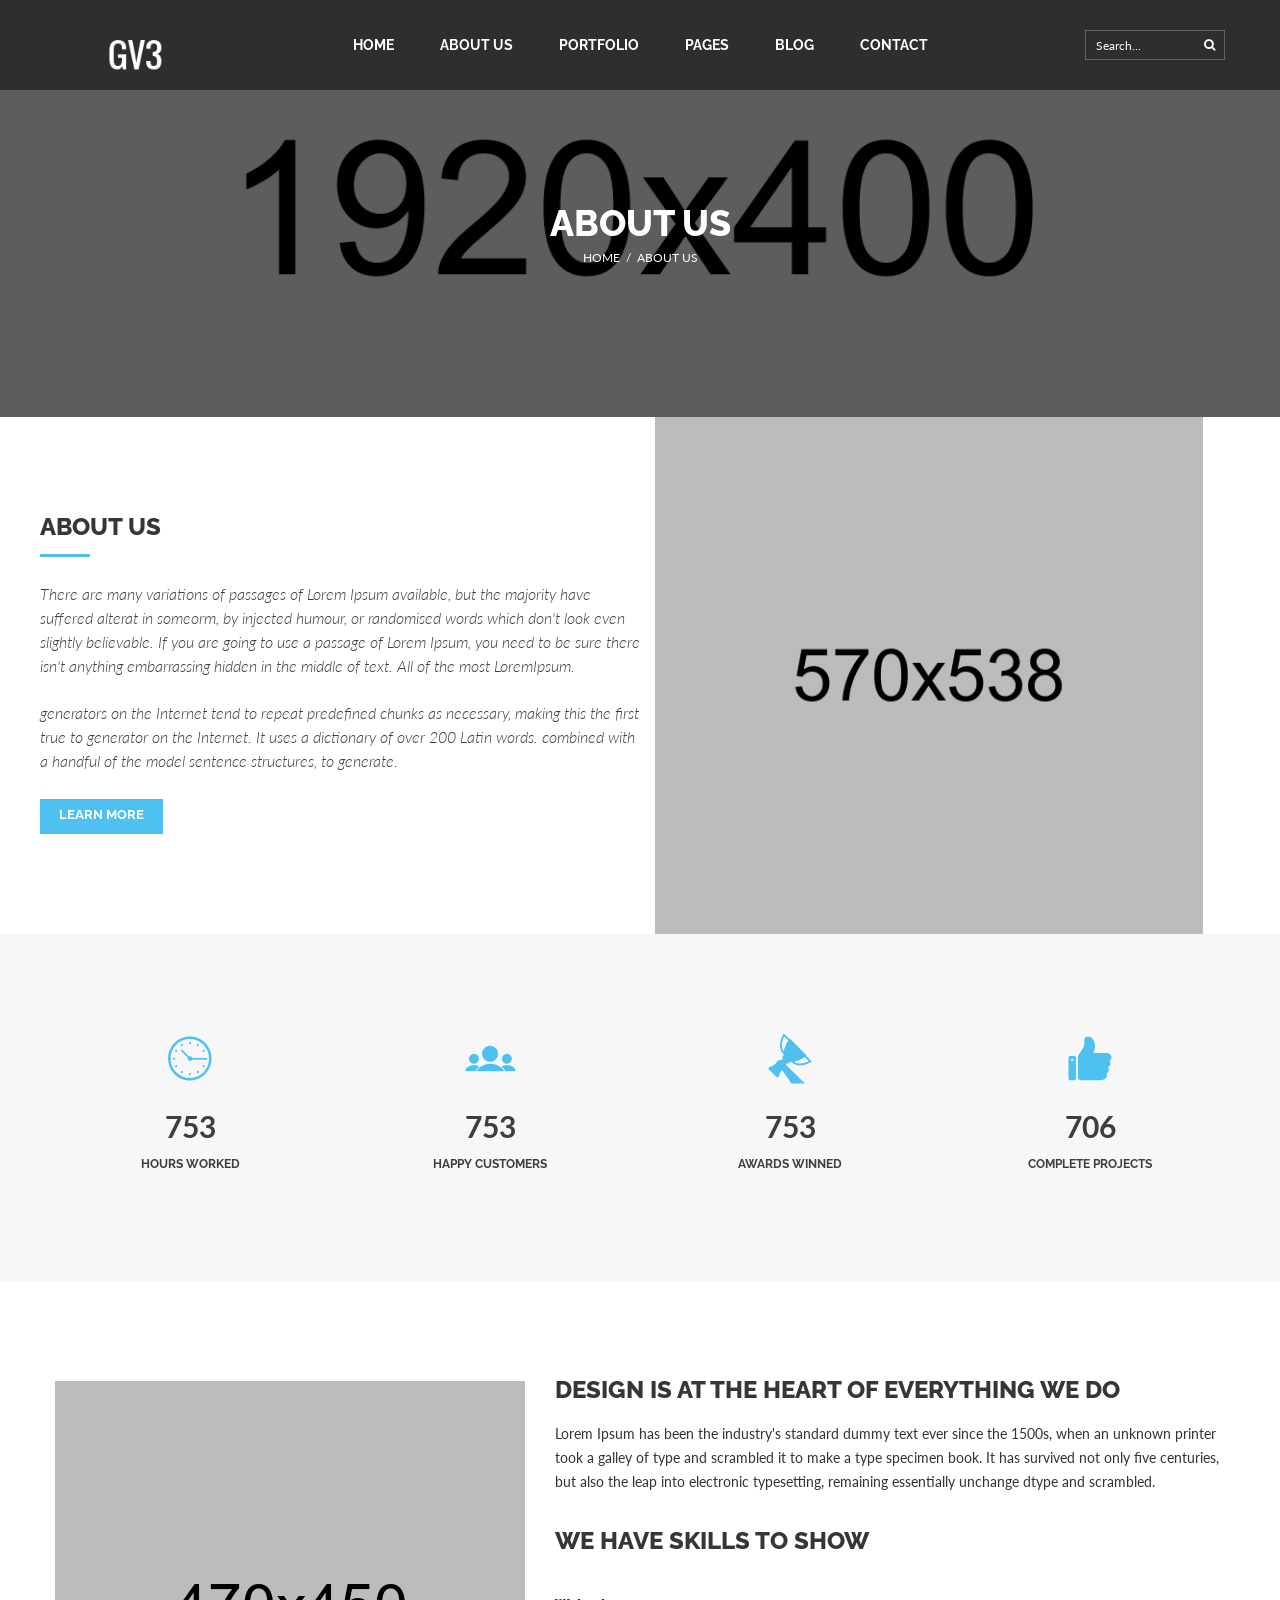
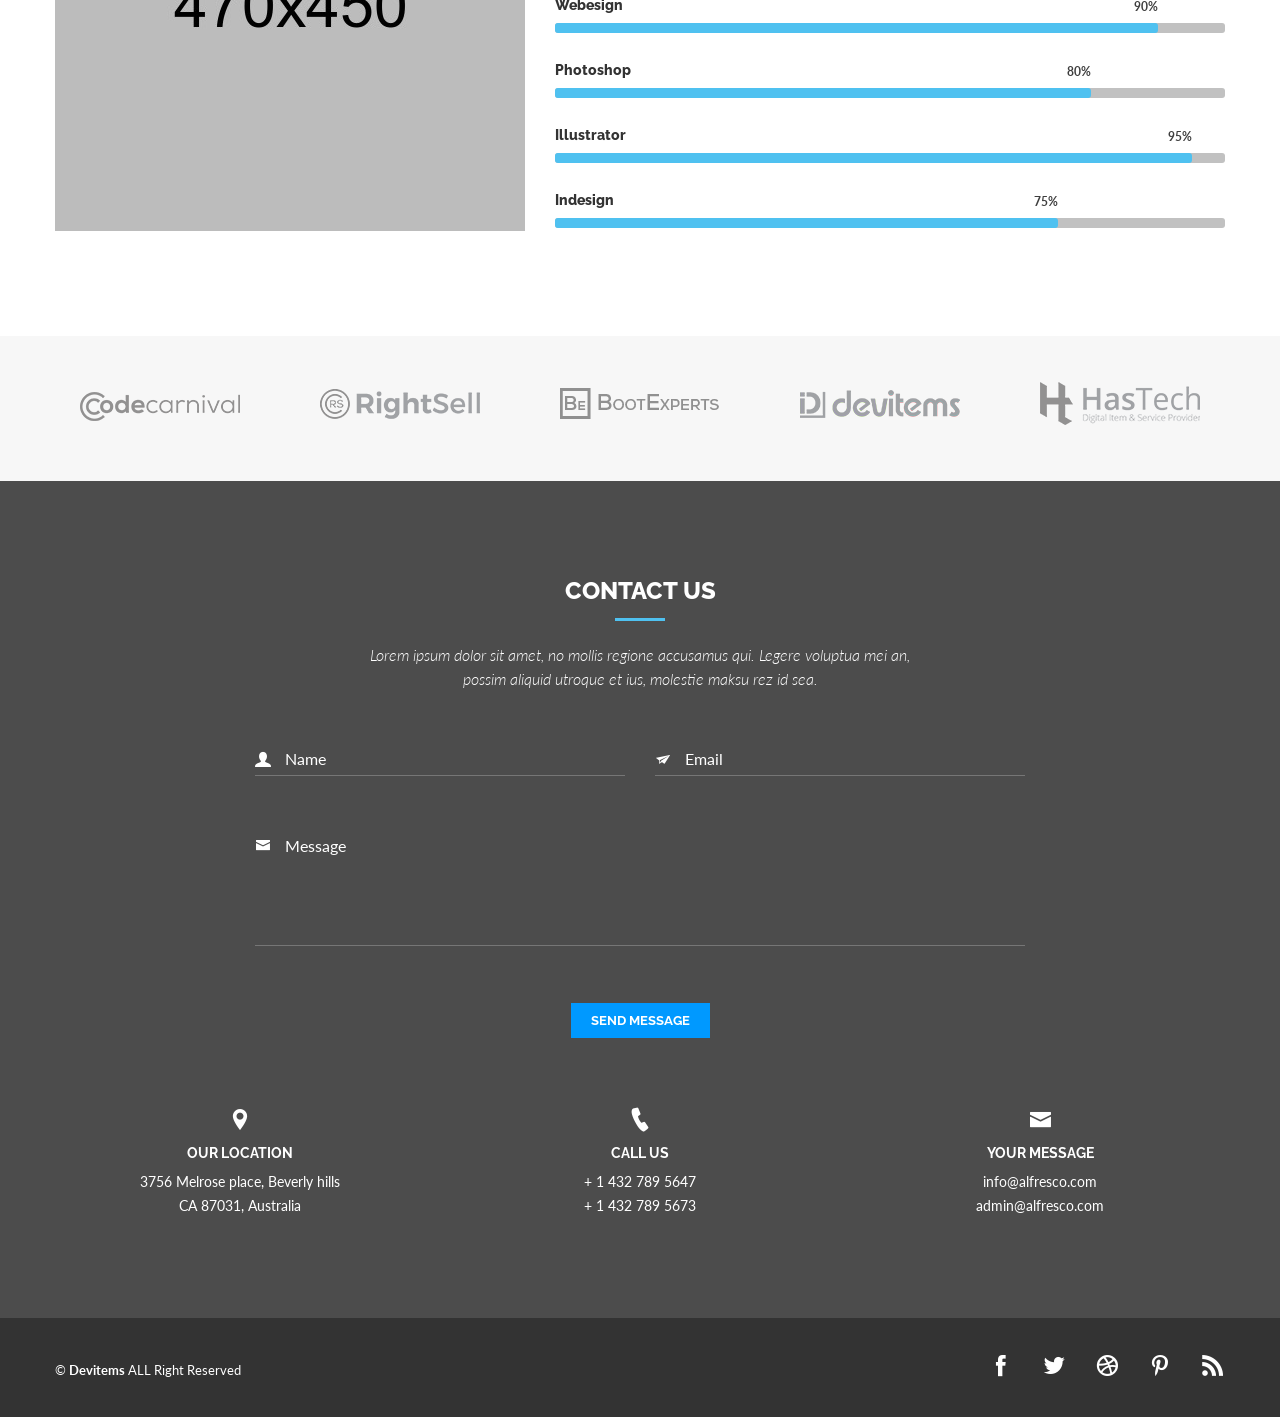
==== about.html @ 59a81e78 "Initial commit — site GV3 existant (template Corpex) Co-authored-by: Cursor <cursoragent@cursor.com>" ====
<!doctype html>
<html class="no-js" lang="en">

<head>
    <meta charset="utf-8">
    <meta http-equiv="x-ua-compatible" content="ie=edge">
    <title> About - Corpex </title>
    <meta name="description" content="">
    <meta name="viewport" content="width=device-width, initial-scale=1">
    <!-- favicon -->
    <link rel='shortcut icon' type='image/x-icon' href='images/logo/favicon.ico' />
    <link rel="apple-touch-icon" href="apple-touch-icon.png">
    <!-- Place favicon.ico in the root directory -->
    <!-- All css files are included here. -->
    <!-- Bootstrap fremwork main css -->
    <link rel="stylesheet" href="css/bootstrap.min.css">
    <!-- This core.css file contents all plugings css file. -->
    <link rel="stylesheet" href="css/core.css">
    <!-- icofont -->
    <link rel="stylesheet" href="css/icofont.css">
    <!-- Theme shortcodes/elements style -->
    <link rel="stylesheet" href="css/shortcode/shortcodes.css">
    <!-- Theme main style -->
    <link rel="stylesheet" href="style.css">
    <!-- Responsive css -->
    <link rel="stylesheet" href="css/responsive.css">
    <!-- User style -->
    <link rel="stylesheet" href="css/custom.css">
    <!-- Modernizr JS -->
    <script src="js/vendor/modernizr-2.8.3.min.js"></script>
</head>

<body>
    <!--[if lt IE 8]>
        <p class="browserupgrade">You are using an <strong>outdated</strong> browser. Please <a href="http://browsehappy.com/">upgrade your browser</a> to improve your experience.</p>
    <![endif]--> 
    <!-- Body main wrapper start -->
    <div class="wrapper">
        <!-- Start of header area -->
        <header id="header" class="top-header-area transparent-header headroom headroom--pinned">
            <div class="header-area">
                <div class="container hidden-xs">
                    <div class="row hidden-xs">
                        <div class="col-md-2 col-sm-12">
                            <div class="logo">
                                <a href="index.html"><img src="images/logo/1.png" alt="logo"></a>
                            </div>
                        </div>
                        <div class="col-md-8 col-sm-10">
                            <div class="main-menu-area">
                                <!-- Brand and toggle get grouped for better mobile display -->
                                <div class="navbar-header">
                                    <button type="button" class="navbar-toggle collapsed" data-toggle="collapse" data-target="#bs-example-navbar-collapse-1" aria-expanded="false">
                                        <span class="sr-only">Toggle navigation</span>
                                        <span class="icon-bar"></span>
                                        <span class="icon-bar"></span>
                                        <span class="icon-bar"></span>
                                    </button>
                                </div>    
                                <div class="collapse navbar-collapse text-center primary-menu">
                                    <ul class="nav navbar-nav main-menu clearfix">
                                        <li class="active smoot-menu drop"><a href="index.html">HOME</a>
                                            <ul class="dropdown">
                                                <li><a href="index-animation-text.html">animation text</a></li>   
                                                <li><a href="index-animation-text-2.html">animation text 2</a></li>
                                                <li><a href="index-fixed-img.html">fixed img slider</a></li>
                                                <li><a href="index-parallax.html">parallax bg</a></li>
                                                <li><a href="index-youtube-video-bg.html">youtube vedio bg</a></li>
                                                <li><a href="index-youtube-video-bg-overlay.html">youtube vedio bg overlay</a></li>
                                            </ul>
                                        </li>
                                        <li class="smoot-menu"><a href="about.html"> ABOUT US</a></li>
                                        <li class="smoot-menu drop"><a href="portfolio.html">PORTFOLIO</a>
                                            <ul class="dropdown">
                                                <li><a href="portfolio-two-column.html">portfolio two column</a></li>
                                                <li><a href="portfolio-three-column.html">portfolio three column</a></li>
                                                <li><a href="portfolio-four-column.html">portfolio four column</a></li>
                                            </ul>
                                        </li>
                                        <li class="smoot-menu drop"><a href="#pages">PAGES </a>
                                            <ul class="dropdown">
                                                <li><a href="about.html">about us</a></li>
                                                <li class="drop"><a href="portfolio.html">portfolio</a>
                                                    <ul class="dropdown level2">
                                                        <li><a href="portfolio-two-column.html">portfolio two column</a></li>
                                                        <li><a href="portfolio-three-column.html">portfolio three column</a></li>
                                                        <li><a href="portfolio-four-column.html">portfolio four column</a></li>
                                                    </ul>
                                                </li>
                                                <li class="drop"><a href="blog-details.html">blog </a>
                                                    <ul class="dropdown level2">
                                                        <li><a href="blog-details-both-sidebar.html">blog details both sidebar</a></li>
                                                        <li><a href="blog-details-full-width.html">blog details full width</a></li>
                                                        <li><a href="blog-details-left-sidebar.html">blog details left sidebar</a></li>
                                                        <li><a href="blog-details-right-sidebar.html">blog details right sidebar</a></li>
                                                        <li><a href="blog-four-column.html">blog four column</a></li>
                                                        <li><a href="blog-three-column.html">blog three column</a></li>
                                                        <li><a href="blog-two-column.html">blog two column</a></li>
                                                    </ul>
                                                </li>
                                                <li><a href="our-team.html">our team</a></li>
                                                <li><a href="service.html">our service</a></li>
                                                <li><a href="contact-2.html">contact 2</a></li>
                                            </ul>
                                        </li>
                                        <li class="smoot-menu drop"><a href="blog-grid.html">BLOG</a>
                                            <ul class="dropdown">
                                                <li><a href="blog-four-column.html">blog four column</a></li>
                                                <li><a href="blog-three-column.html">blog three column</a></li>
                                                <li><a href="blog-two-column.html">blog two column</a></li>
                                            </ul>
                                        </li>
                                        <li class="smoot-menu"><a href="contact.html">CONTACT</a></li>
                                    </ul>
                                </div>
                            </div>
                        </div>
                        <div class="col-md-2 col-sm-2">
                            <div class="header-search mt-30">
                                <form  class="form-search f-right" action="#">
                                    <input  placeholder="Search..." type="text">
                                    <button class="search-submit" type="submit">
                                        <i class="fa fa-search"></i>
                                    </button>
                                </form>
                            </div>
                        </div>
                    </div>
                </div>
                <!-- mobile-menu-area start -->
                <div class="mobile-menu-area hidden-md hidden-lg hidden-sm">
                    <div class="fluid-container">
                        <div class="mobile-menu clearfix">
                            <nav id="mobile_dropdown">
                                <ul>
                                    <li><a href="index.html">Home</a>
                                        <ul>
                                            <li><a href="index-animation-text-2.html">animation text 2</a></li>
                                            <li><a href="index-animation-text.html">animation text</a></li>
                                            <li><a href="index-fixed-img.html">fixed img</a></li>
                                            <li><a href="index-parallax.html">parallax</a></li>
                                            <li><a href="index-youtube-video-bg-overlay.html">youtube video bg overlay</a></li>
                                            <li><a href="index-youtube-video-bg.html">youtube video bg</a></li>
                                        </ul>
                                    </li>
                                    <li><a href="blog-details.html">blog</a>
                                        <ul>
                                            <li><a href="blog-grid.html">blog grid</a>
                                                <ul>
                                                    <li><a href="blog-four-column.html">blog four column</a></li>
                                                    <li><a href="blog-three-column.html">blog three column</a></li>
                                                    <li><a href="blog-two-column.html">blog two column</a></li>
                                                </ul>
                                            </li>
                                            <li><a href="blog-details.html">blog details</a>
                                                <ul>
                                                    <li><a href="blog-details-both-sidebar.html">blog details both sidebar</a></li>
                                                    <li><a href="blog-details-full-width.html">blog details full width</a></li>
                                                    <li><a href="blog-details-left-sidebar.html">blog details left sidebar</a></li>
                                                    <li><a href="blog-details-right-sidebar.html">blog details right sidebar</a></li>
                                                </ul>
                                            </li>
                                        </ul>
                                    </li>
                                    <li><a href="#">Pages</a>
                                        <ul>
                                            <li><a href="about.html">ABOUT US</a></li>
                                            <li><a href="portfolio.html">PORTFOLIO</a></li>
                                            <li><a href="blog-grid.html">blog grid</a></li>
                                            <li><a href="blog-details.html">BLOG details</a></li>
                                            <li><a href="contact.html">CONTACT</a></li>
                                            <li><a href="contact-2.html">contact 2</a></li>
                                            <li><a href="about.html">about</a></li>
                                            <li><a href="service.html">service</a></li>
                                        </ul>
                                    </li>
                                    <li><a href="portfolio.html">Portfolio</a>
                                        <ul>
                                            <li><a href="portfolio-two-column.html">2 Columns</a></li>
                                            <li><a href="portfolio-three-column.html">3 Columns</a></li>
                                            <li><a href="portfolio-four-column.html">4 Columns</a></li>
                                            <li><a href="portfolio.html">portfolio</a></li>
                                        </ul>                                   
                                    </li>
                                    <li><a href="contact.html">Contact</a>
                                        <ul>
                                            <li><a href="contact-2.html">contact 2</a></li>
                                        </ul>
                                    </li>
                                </ul>
                            </nav>
                        </div>  
                    </div>
                </div>
                <!-- mobile-menu-area end --> 
            </div>
        </header>
        <!-- End of header area -->
        <!-- Start Bradcaump area -->
        <div class="cx-bradcaump-area sbg-4" data-black-overlay="5">
            <div class="container">
                <div class="row">
                    <div class="col-xs-12">
                        <div class="bradcaump-wrap text-center">
                            <h2 class="bradcaump-title">ABOUT US</h2>
                            <nav class="bradcaump-inner">
                              <a class="breadcrumb-item" href="index.html">Home</a>
                              <span class="brd-separetor">/</span>
                              <span class="breadcrumb-item active">About Us</span>
                            </nav>
                        </div>
                    </div>
                </div>
            </div>
        </div>
        <!-- End Bradcaump area -->
        <!-- Start quality-area -->
        <section class="cx-quality-area">
            <div class="container">
                <div class="row">
                    <div class="col-md-6 col-lg-6 col-sm-7 col-xs-12  ptb-100 xsptb-60 smptb-70 mdptb">
                        <div class="row">
                            <div class="col-md-12">
                                <div class="section-title cx-section-title-3 text-left">
                                    <h2 class="title-line">ABOUT US</h2>
                                     <p class="about-detail">   There are many variations of passages of Lorem Ipsum available, but the majority have suffered alterat in someorm, by injected humour, or randomised words which don't look even slightly believable. If you are going to use a passage of Lorem Ipsum, you need to be sure there isn't anything embarrassing hidden in the middle of text. All of the  most LoremIpsum. </p>


                                    <p>generators on the Internet tend to repeat predefined chunks as necessary, making this the first true to generator on the Internet. It uses a dictionary of over 200 Latin words. combined with a handful of the model sentence structures, to generate. </p>
                                    <div class="about-btn text-left">
                                        <a href="#">learn More</a>
                                    </div>
                                </div>
                            </div>
                        </div>
                    </div>
                    <div class="col-md-6 col-lg-6 col-sm-5 col-xs-12">
                        <div class="about-img-content">
                            <div class="about-img">
                                <img src="images/team/7.jpg" alt="">
                            </div>
                        </div>
                    </div>
                </div>
            </div>
        </section>
        <!-- End quality-area -->
        <!-- Start funfact area -->
        <div class="cx-section funfact-area ptb-100 gray-bg">
            <div class="container">
                <div class="row">
                    <div class="col-md-3 col-lg-3 col-sm-4 col-xs-12">
                        <div class="single-fact text-center">
                            <div class="fact-icon">
                                <i class="icofont icofont-wall-clock"></i>
                            </div>
                            <div class="fact-count">
                                <h2 class="count">2354</h2>
                            </div>
                            <p>hours worked</p>
                        </div>
                    </div>
                    <div class="col-md-3 col-lg-3 col-sm-4 col-xs-12">
                        <div class="single-fact text-center">
                            <div class="fact-icon">
                               <i class="icofont icofont-ui-user-group"></i>
                            </div>
                            <div class="fact-count">
                                <h2 class="count">2354</h2>
                            </div>
                            <p>happy customers</p>
                        </div>
                    </div>
                    <div class="col-md-3 col-lg-3 col-sm-4 col-xs-12">
                        <div class="single-fact text-center">
                            <div class="fact-icon">
                                <i class="icofont icofont-win-trophy"></i>
                            </div>
                            <div class="fact-count">
                                <h2 class="count">2354</h2>
                            </div>
                            <p>awards winned</p>
                        </div>
                    </div>
                    <div class="col-md-3 col-lg-3 col-sm-4 col-xs-12 hidden-sm">
                        <div class="single-fact text-center">
                            <div class="fact-icon">
                                <i class="icofont icofont-like"></i>
                            </div>
                            <div class="fact-count">
                                <h2 class="count">2354</h2>
                            </div>
                            <p>complete projects</p>
                        </div>
                    </div>
                </div>
            </div>
        </div>
        <!-- End funfact area -->
        <!-- Start About area -->
        <div class="cx-about-area ptb-100 white-bg cx-section">
            <div class="container">
                <div class="row">
                    <div class="col-md-5 col-lg-5 col-sm-12 col-xs-12">
                        <div class="cx-about-leftside">
                            <img src="images/about/1.jpg" alt="">
                        </div>
                    </div>
                    <div class="col-md-7  col-lg-7 col-sm-12 col-xs-12">
                        <div class="cx-about-rightside">
                            <div class="cx-about-info">
                                <h3>design is at the heart of everything we do</h3>
                                <p>Lorem Ipsum has been the industry's standard dummy text ever since the 1500s, when an unknown printer took a galley of type and scrambled it to make a type specimen book. It has survived not only five centuries, but also the leap into electronic typesetting, remaining essentially unchange dtype and scrambled. </p>
                            </div>
                            <div class="cx-skill">
                                <h3>we have skills to show </h3>
                                <div class="cx-skill-inner">
                                    <!-- Start single skill -->
                                    <div class="cx-single-skill">
                                        <p>Webesign</p>
                                        <div class="progress">
                                            <div class="progress-bar wow fadeInLeft" data-wow-duration="0.8s" data-wow-delay=".5s" role="progressbar" aria-valuenow="90" aria-valuemin="0" aria-valuemax="100" style="width:90%"><span class="pen-lable">90%</span>
                                            </div>
                                        </div>
                                    </div>
                                    <!-- End single skill -->
                                    <!-- Start single skill -->
                                    <div class="cx-single-skill">
                                        <p>Photoshop</p>
                                        <div class="progress">
                                            <div class="progress-bar wow fadeInLeft" data-wow-duration="0.8s" data-wow-delay=".5s" role="progressbar" aria-valuenow="80" aria-valuemin="0" aria-valuemax="100" style="width:80%"><span class="pen-lable">80%</span>
                                            </div>
                                        </div>
                                    </div>
                                    <!-- End single skill -->
                                    <!-- Start single skill -->
                                    <div class="cx-single-skill">
                                        <p>Illustrator</p>
                                        <div class="progress">
                                            <div class="progress-bar wow fadeInLeft" data-wow-duration="0.8s" data-wow-delay=".6s" role="progressbar" aria-valuenow="95" aria-valuemin="0" aria-valuemax="100" style="width:95%"><span class="pen-lable">95%</span>
                                            </div>
                                        </div>
                                    </div>
                                    <!-- End single skill -->
                                    <!-- Start single skill -->
                                    <div class="cx-single-skill">
                                        <p>Indesign</p>
                                        <div class="progress">
                                            <div class="progress-bar wow fadeInLeft" data-wow-duration="0.8s" data-wow-delay=".7s" role="progressbar" aria-valuenow="75" aria-valuemin="0" aria-valuemax="100" style="width:75%"><span class="pen-lable">75%</span>
                                            </div>
                                        </div>
                                    </div>
                                    <!-- End single skill -->
                                </div>
                            </div>
                        </div>
                    </div>
                </div>
            </div>
        </div>  
        <!-- End About area   -->
        <!-- Start brand area -->
        <div class="cx-brand-area gray-bg ptb-35 cx-section">
            <div class="container">
                <div class="row">
                    <div class="cx-brand-wrap clearfix">
                        <div class="col-2">
                            <div class="cx-sin-brand">
                                <a href="#"><img src="images/brand/1.png" alt="brand img"></a>
                            </div>
                        </div>
                        <div class="col-2">
                            <div class="cx-sin-brand">
                                <a href="#"><img src="images/brand/2.png" alt="brand img"></a>
                            </div>
                        </div>
                        <div class="col-2">
                            <div class="cx-sin-brand">
                                <a href="#"><img src="images/brand/3.png" alt="brand img"></a>
                            </div>
                        </div>
                        <div class="col-2">
                            <div class="cx-sin-brand">
                                <a href="#"><img src="images/brand/4.png" alt="brand img"></a>
                            </div>
                        </div>
                        <div class="col-2">
                            <div class="cx-sin-brand">
                                <a href="#"><img src="images/brand/5.png" alt="brand img"></a>
                            </div>
                        </div>
                    </div>
                </div>
            </div>
        </div>
        <!-- End brand area -->
        <!-- start contact  Area  -->
        <div class="our-contact-area cx-section ptb-100 bg-6" data-black-overlay="7">
            <div class="container">
                <div class="row mb-40">
                    <div class="col-md-12">
                        <div class="section-title text-center">
                            <h2 class="title-line">CONTACT US</h2>
                            <p>Lorem ipsum dolor sit amet, no mollis regione accusamus qui. Legere voluptua mei an, possim aliquid utroque et ius, molestie maksu rez id sea. </p>
                        </div>
                    </div>
                </div>
                <div class="row">
                    <div class="col-md-8 col-md-offset-2">
                       <div class="cx-contact-form">
                           <form action="#">
                                <div class="cx-input-group clearfix">
                                    <div class="single-input name one-half left">
                                        <input type="text" placeholder="Name">
                                    </div>
                                    <div class="single-input email one-half right">
                                        <input type="email" placeholder="Email">
                                    </div>
                                </div>
                                <div class="single-input message">
                                    <textarea placeholder="Message"></textarea>
                                </div>
                                <div class="single-input text-center">
                                    <input type="submit" value="Send Message" class="cx-btn">
                                </div>
                           </form>
                       </div>
                    </div>
                </div>
                <div class="row">
                    <div class="cx-address-wrap clearfix mt-20">
                        <div class="col-md-4 col-sm-4 col-lg-4 col-xs-12">
                            <div class="single-address text-center">
                                <i class="icofont icofont-location-pin"></i>
                                <h4>our location</h4>
                                <p>3756 Melrose place, Beverly hills <br> CA 87031, Australia</p>
                            </div>
                        </div>
                        <div class="col-md-4 col-sm-4 col-lg-4 col-xs-12">
                            <div class="single-address text-center">
                                <i class="icofont icofont-ui-call"></i>
                                <h4>Call Us</h4>
                                <p><a href="tel:14327895647">+ 1 432 789 5647</a></p>
                                <p><a href="tel:14327895673">+ 1 432 789 5673</a></p>
                            </div>
                        </div>
                        <div class="col-md-4 col-sm-4 col-lg-4 col-xs-12">
                            <div class="single-address text-center">
                                <i class="icofont icofont-envelope"></i>
                                <h4>Your Message</h4>
                                <p><a href="mailto:info@alfresco.com">info@alfresco.com</a></p>
                                <p><a href="mailto:admin@alfresco.com">admin@alfresco.com</a></p>
                            </div>
                        </div>
                    </div>
                </div>
            </div>
        </div>
        <!-- End contact  Area  -->
        <!-- Start footer area -->
        <footer id="footer" class="footer-area">
            <div class="container">
                <div class="row">
                    <div class="col-md-6 col-lg-6 col-sm-6 col-xs-12">
                        <div class="copyright text-left xstext-center"><p> &copy; <a href="#">Devitems</a> ALL Right Reserved</p></div>
                    </div>
                    <div class="col-md-6 col-lg-6 col-sm-6 col-xs-12">
                        <div class="social-share text-right xstext-center">
                            <ul>
                                <li><a href="#"><i class="icofont icofont-social-facebook"></i></a></li>
                                <li><a href="#"><i class="icofont icofont-social-twitter"></i></a></li>
                                <li><a href="#"><i class="icofont icofont-social-dribble"></i></a></li>
                                <li><a href="#"><i class="icofont icofont-social-pinterest"></i></a></li>
                                <li><a href="#"><i class="icofont icofont-social-rss"></i></a></li>
                            </ul>
                        </div>
                    </div>
                </div>
            </div>
        </footer>
        <!-- End footer area -->
    </div>
    <!-- Body main wrapper end -->
    <!-- End footer content area -->
    <!-- Body main wrapper end -->
    <!--start back to top -->
    <div class="hidden-xs" id="back-top"><i class="fa fa-angle-up"></i></div>
    <!-- Placed js at the end of the document so the pages load faster -->
    <!-- jquery latest version -->
    <script src="js/vendor/jquery-1.12.1.min.js"></script>
    <!-- Bootstrap framework js -->
    <script src="js/bootstrap.min.js"></script>
    <!-- All js plugins included in this file. -->
    <script src="js/plugins.js"></script>
    <!-- owl carousel js -->
    <script src="js/owl.carousel.min.js"></script>
    <!-- headroom js -->
    <script src="js/headroom.js"></script>
    <script src="js/jQuery.headroom.js"></script>
    <!-- waypoints js -->
    <script src="js/waypoints.min.js"></script>
    <!-- Main js file that contents all jQuery plugins activation. -->
    <script src="js/main.js"></script>
</body>

</html>
---- css/core.css ----
/*------------------------------------------------------------------------------

	Template Name: Corpex - Corporate HTML Template 
    Template URI: http://hastech.com
    Description: This is Corporate template
    Author: hastech
    Author URI: http://hastech.com
    Version: 1.0

	Note: This core style file includes all external plugins css file.

-------------------------------------------------------------------------------*/

@import url("font-awesome.min.css");
@import url("plugins/animate.css");
@import url("plugins/meanmenu.css");
@import url("plugins/jquery.yu2fvl.css");
@import url("plugins/jquery.mb.YTPlayer.min.css");
@import url("plugins/animate-slider.css");
@import url("plugins/meanmenu.css");
@import url("shortcode/default.css");
@import url('https://fonts.googleapis.com/css?family=Lato:300,300i,400,700|Raleway:400,400i,500,600,700,800');

@import url("plugins/owl.carousel.css");
@import url("plugins/owl.theme.default.min.css");
---- css/shortcode/shortcodes.css ----
/*

Template:  
Author: 
Version: 1
Design and Developed by: 

Note: This is Short code style file. All Short code related style included in this file. 

*/

@import url("header.css");
@import url("slider.css");
@import url("footer.css");
---- style.css ----
/*-----------------------------------------------------------------------------------

    Template Name: Corpex - Corporate HTML Template 
    Template URI: http://hastech.com
    Description: This is Corporate template
    Author: hastech
    Author URI: http://hastech.com
    Version: 1.0

-----------------------------------------------------------------------------------
    
    CSS INDEX
    ===================
  01. Promo Style
  02. Breadcrumb Style
  03. Header area
  04. Search Area
  05. Animation Single
  06. Subscribe Area
  07. Portfolio Area
  08. Funfact Area
  09. Team Area
  10. Testimonial Area
  11. Brand Area
  12. Priceing Table
  13. Video Bg Area
  14. Blog Area
  15. Our Contact Area
  16. Quality Area
  18. Blog Details
  19. Contact Style 2




-----------------------------------------------------------------------------------*/

/*
    font-family: 'Lato', sans-serif;
    font-family: 'Raleway', sans-serif;
*/


/*----------------------------------------
  01. Promo Style
----------------------------------------*/
@media (min-width:1220px){.container{width:1200px}}
.single-promo i{
  color: #00a9da;
  display: block;
  font-size: 30px;
  font-weight: normal;
  margin-bottom: 20px;
}
.single-promo h3 {
  padding-bottom: 15px;
  position: relative;
}
.single-promo h3::before {
  background: #00a9da none repeat scroll 0 0;
  bottom: 0;
  content: "";
  height: 2px;
  position: absolute;
  width: 70px;
}
.single-promo.text-center h3::before {
  left: 0;
  right: 0;
  margin: auto;
}
.single-promo.text-right h3::before {
  left: auto;
  right: 0; 
}
.cd-headline span b{
  font-weight: 800;
  text-transform: uppercase;
}
/*Call to action*/
.action-box-button a.button span {
  font-size: 13px;
  padding: 11px 12px;
}
/*--------------------
  02. Breadcrumb Style
---------------------*/
.breadcrumb-list > li {
  display: inline-block;
  float: none;
  margin-left: 22px;
  position: relative;
}
.breadcrumb-list > li::after {
  color: #ffffff;
  content: "/";
  left: -14px;
  position: absolute;
  top: 2px;
}
.breadcrumb-list > li:first-child {
  margin-left: 0;
}
.breadcrumb-list > li:first-child::after {
  content: "";
}
.breadcrumb-list > li > a {
  color: #ffffff;
}
/*------------------------------------
  Custom content all   
 ------------------------------------*/
.boxed-layout .wrapper {
  box-shadow: -3px 0 50px -2px rgba(0, 0, 0, 0.14);
  margin: auto;
  position: relative;
  width: 1240px;
}
.boxed-layout .sticky {
  left: auto;
  margin: auto;
  width: 1240px;
}
/*------------
  03. Header area
---------------*/
.logo a {
  display: block;
  margin-top: 25px;
}
/*----------------
  04. Search Area
---------------------*/
.service-inner i {
  color: #4fc1f0;
  font-size: 42px;
  line-height: 32px;
  margin-bottom: 10px;
}
.service-inner h3 {
  color: #3e3e3e;
  font-family: raleway;
  font-size: 14px;
  font-weight: 700;
  line-height: 30px;
  margin-bottom: 0;
  margin-top: 10px;
  padding: 10px 0 5px;
  text-transform: uppercase;
}
.service-inner {
  position: relative;
  z-index: 1;
  padding: 45px 25px 32px;
}
.single-service {
  background: rgba(0, 0, 0, 0.03) none repeat scroll 0 0;
  margin: 15px 0;
  transition: all 0.3s ease 0s;
}
.single-service:hover{
  background: #4fc1f0 none repeat scroll 0 0;
  transition: 0.3s;
}
.single-service i , .single-service h3 , .single-service p{
  transition: 0.3s;
}
.single-service:hover i , .single-service:hover h3 , .single-service:hover p{
  color: #fff;
}
.service-inner::before {
  background: rgba(0, 0, 0, 0) url("images/icons/portfolio-arow-3.png") no-repeat scroll 0 0 / 100% auto;
  content: "";
  height: 30px;
  left: 15px;
  opacity: 0;
  position: absolute;
  right: 15px;
  top: 0px;
  transition: all 0.3s ease 0s;
}
.service-inner::after {
  background: rgba(0, 0, 0, 0) url("images/icons/portfolio-arow-4.png") no-repeat scroll 0 0 / 100% auto;
  content: "";
  height: 30px;
  left: 15px;
  opacity: 0;
  position: absolute;
  right: 15px;
  bottom:-15px;
  transition: all 0.3s ease 0s;
}
.single-service:hover .service-inner::before{
  top: 15px;
  opacity: 1;
}
.single-service:hover .service-inner::after{
  bottom: 2px;
  opacity: 1;
}
.cx-services{
  margin-top: 20px;
  margin-bottom: 35px;
}
/*End Service area*/
/*---------------------
  05. Animation Single
-----------------------*/
.desert-banner{
  position: relative;
}
.desert-banner::before, .desert-banner::after {
  bottom: 15px;
  content: "";
  left: 15px;
  position: absolute;
  right: 15px;
  top: 15px;
  transition: transform 0.4s ease 0s, -webkit-transform 0.4s ease 0s;
}
.desert-banner:before {
  border-bottom: 1px solid #ffffff;
  border-top: 1px solid #ffffff;
  -webkit-transform: scale(0, 1);
  transform: scale(0, 1);
}
.desert-banner:hover:before {
  z-index: 12;
}
.desert-banner:hover:after {
  z-index: 22;
}
.desert-banner:hover:before,
.desert-banner:hover:after {
  opacity: 1;
  -ms-filter: "progid:DXImageTransform.Microsoft.Alpha(Opacity=100)";
  -webkit-transform: scale(1);
  transform: scale(1);
}
.desert-banner:after {
  border-left: 1px solid #ffffff;
  border-right: 1px solid #ffffff;
  -webkit-transform: scale(1, 0);
  transform: scale(1, 0);
}
/*new */
.desert-banner-remov{
  position: relative;
  z-index: 99;
}
.desert-banner-remov::before, .desert-banner-remov::after{
  bottom: 15px;
  content: "";
  left: 15px;
  position: absolute;
  right: 15px;
  top: 15px;
  transition: transform 0.4s ease 0s, -webkit-transform 0.4s ease 0s;
}
.desert-banner-remov:after {
  border-left: 1px solid #4fc1f0;
  border-right: 1px solid #4fc1f0;
  -webkit-transform: scale(1, 0);
  transform: scale(1, 0);
  z-index: 99;
}
.desert-banner-remov:before {
  border-bottom: 1px solid #4fc1f0;
  border-top: 1px solid #4fc1f0;
  -webkit-transform: scale(0, 1);
  transform: scale(0, 1);
}
.desert-banner-remov:hover::before {
  opacity: 1;
  transform: scale(0.88, 1);
  z-index: 100;
}
.desert-banner-remov:hover:after{
  opacity: 1;
  transform: scale(1, 0.84);
  z-index: 100;
}
.cx-single-skill .progress {
  background: #c1c1c1 none repeat scroll 0 0;
  border-radius: 3px;
  box-shadow: none;
  height: 10px;
  margin-bottom: 8px;
  overflow: visible;
}
.cx-single-skill {
  overflow: hidden;
}

.cx-single-skill .pen-lable {
  color: #3e3e3e;
  font-family: lato;
  font-weight: 700;
  line-height: 24px;
  position: absolute;
  right: 0;
  top: -28px;
  font-size: 12px;
}
.cx-single-skill .progress-bar{
  background-color: #4fc1f0;
  border-radius: 3px;
  box-shadow: none;
  position: relative;
}
.cx-skill h3 {
  font-size: 24px;
  font-weight: 800;
  line-height: 24px;
  margin-bottom: 20px;
  padding-bottom: 20px;
  text-transform: uppercase;
}
.cx-single-skill p {
  font-family: raleway;
  font-size: 14px;
  font-style: normal;
  font-weight: 800;
  line-height: 24px;
  margin-bottom: 6px;
}
.cx-skill-inner .cx-single-skill + .cx-single-skill {
  margin-top: 17px;
}
.cx-about-info h3 {
  font-family: raleway;
  font-size: 24px;
  font-weight: 800;
  line-height: 24px;
  margin-bottom: 20px;
  margin-top: -3px;
  text-transform: uppercase;
}
.cx-about-info p {
  font-size: 14px;
  font-style: normal;
  line-height: 24px;
  margin-bottom: 35px;
}

/*--------------------
  06. Subscribe Area
----------------------*/
.cx-sub-form-wrap form input[type="email"] {
  background: transparent none repeat scroll 0 0;
  border: 1px solid #a5a5a5;
  color: #3e3e3e;
  font-family: lato;
  font-style: italic;
  font-weight: 300;
  height: 45px;
  line-height: 45px;
  padding: 0 200px 0 30px;
  width: 100%;
}
.cx-sub-form-wrap form input[type="submit"] {
  background: #4fc1f0 none repeat scroll 0 0;
  border: medium none;
  color: #fff;
  font-size: 14px;
  height: 45px;
  padding: 0 45px;
  position: absolute;
  right: 0;
  text-transform: uppercase;
  top: 0;
}
.cx-sub-form-wrap form {
  position: relative;
}
.cx-sub-form-wrap {
  padding: 0 70px;
}
/*Social share area*/
.social-wrap ul li a {
  border: 1px solid #999999;
  color: #3e3e3e;
  display: block;
  font-size: 24px;
  height: 40px;
  line-height: 40px;
  width: 40px;
  text-align: center;
}
.social-wrap ul li a:hover {
  border: 1px solid #4fc1f0;
  background: #4fc1f0;
  color: #fff;
}
.social-wrap ul li {
  display: inline-block;
  margin: auto 38px;
}
.social-wrap ul li:first-child {
  margin-left: 0;
}
.social-wrap ul li:last-child {
  margin-right: 0;
}
/*---------------------
  07. Portfolio Area
----------------------*/
.cx-portfolio {
  position: relative;
  transition: all 0.3s ease 0s;
}
.cx-portfolio-inner .col-md-3 {
  margin-bottom: 30px;
}
.cx-portfolio-inner .col-md-6 {
  margin-bottom: 30px;
}
.cx-portfolio:hover {
  box-shadow: 0 2px 6px 1px rgba(0, 0, 0, 0.16), 0 2px 10px 0 rgba(0, 0, 0, 0.12);
}
.cx-port-back {
  background: rgba(80, 193, 240, 0.6) none repeat scroll 0 0;
  height: 100%;
  left: 0;
  opacity: 0;
  position: absolute;
  text-align: center;
  top: 0;
  transition: all 0.3s ease 0s;
  visibility: hidden;
  width: 100%;
}
.cx-portfolio:hover .cx-port-back{
  opacity: 1;
  visibility: visible;
}
.cx-port-inner {
  left: 0;
  margin: auto;
  position: absolute;
  right: 0;
  top: 50%;
  transform: translateY(-50%) scale(0.5);
  transition: all 0.3s ease 0s;
  opacity: 0;
}
.cx-portfolio:hover .cx-port-inner{
  transform: translateY(-50%) scale(1);
  opacity: 1;
}  
.cx-port-action a {
  background: #fff none repeat scroll 0 0;
  display: inline-block;
  font-size: 18px;
  height: 40px;
  line-height: 40px;
  margin: auto 5px;
  width: 40px;
}
.cx-port-action a:hover {
  background: #4FC1F0 none repeat scroll 0 0;
  color: #fff;
}
.cx-port-inner p {
  color: #fff;
  font-family: raleway;
  font-weight: 600;
  margin-bottom: 0;
  margin-top: 20px;
  text-transform: uppercase;
}
.cx-port-arrow::before {
  background: rgba(0, 0, 0, 0) url("images/icons/portfolio-arow-3.png") no-repeat scroll 0 0 / 100% auto;
  content: "";
  height: 30px;
  left: 15px;
  opacity: 0;
  position: absolute;
  right: 15px;
  top: 0px;
  transition: all 0.3s ease 0s;
}
.cx-port-arrow::after {
  background: rgba(0, 0, 0, 0) url("images/icons/portfolio-arow-4.png") no-repeat scroll 0 0 / 100% auto;
  content: "";
  height: 30px;
  left: 15px;
  opacity: 0;
  position: absolute;
  right: 15px;
  bottom:-15px;
  transition: all 0.3s ease 0s;
}
.cx-portfolio:hover .cx-port-arrow::before{
  top: 15px;
  opacity: 1;
}
.cx-portfolio:hover .cx-port-arrow::after{
  bottom: 2px;
  opacity: 1;

}
.cx-portfolio-inner .col-md-4 {
  margin-bottom: 30px;
}
.cx-port-filter-nav li {
  color: #3e3e3e;
  display: inline-block;
  font-size: 12px;
  height: 40px;
  line-height: 40px;
  padding: 0 22px;
  text-transform: uppercase;
  cursor: pointer;
  transition: 0.3s;
}
.cx-port-filter-nav {
  border: 1px solid #ddd;
  display: inline-block;
}
.cx-port-filter-nav li + li {
  border-left: 1px solid #ddd;
}
.cx-port-filter-nav li:hover, .cx-port-filter-nav li.is-checked{
  color: #4fc1f0;
}
/*  pagination
-----------------*/
.cx-pagination > li > a:hover , .cx-pagination > li > a:focus {
  background-color: #00aeef;
  border-color: #00aeef;
  color: #fff;
  z-index: 2;
}
.cx-pagination > li:first-child > a{
  margin-left: 0;
}
.cx-pagination > .active > a , .cx-pagination > .active > a:hover, .cx-pagination > .active > a:focus{
  background-color: #00aeef;
  border-color: #00aeef;
  color: #fff;
  cursor: default;
  z-index: 3;
}
.cx-pagination > li{
    display: inline-block;
}
.cx-pagination > li > a {
  background-color: #fff;
  border: 1px solid #00aeef;
  color: #555555;
  display: block;
  font-family: lato;
  font-size: 12px;
  font-weight: 400;
  height: 30px;
  line-height: 27px;
  margin: 0 5px;
  text-align: center;
  text-transform: uppercase;
  width: 30px;
}
/* End pagination
------------------*/
.cx-bradcaump-area {
  padding-bottom: 147px;
  padding-top: 180px;
}
.brd-separetor {
  padding: 0 3px;
}
/*---------------------
  08. Funfact Area
----------------------*/
.single-fact .fact-icon i {
  color: #4fc1f0;
  font-size: 50px;
}
.single-fact .fact-icon {
  margin-bottom: 30px;
}
.single-fact .fact-count .count {
  color: #3e3e3e;
  font-family: lato;
  font-size: 30px;
  font-weight: 700;
  line-height: 24px;
  margin-bottom: 20px;
}
.single-fact p {
  color: #3e3e3e;
  font-size: 12px;
  line-height: 13px;
  text-transform: uppercase;
  font-family: raleway;
  font-weight: 700;
}
/*------------------
  End funfact-area
---------------------*/
/*-----------------
  09. Team Area
-------------------*/
.cx-team-front {
  position: relative;
}
.team-front-title {
  background: #f7f7f7 none repeat scroll 0 0;
  bottom: 0;
  left: 0;
  padding: 28px 0 25px;
  position: absolute;
  text-align: center;
  transition: all 0.3s ease 0s;
  width: 100%;
  transform: translateY(2px);
  visibility: visible;
  opacity: 1;
}
.single-team:hover .team-front-title {
  transform: translateY(91px);
  visibility: hidden;
  opacity: 0;
}
.single-team{
  overflow: hidden;
}
.team-front-title h4, .team-back-title h4 {
  font-size: 12px;
  text-transform: uppercase;
  margin-top: 0;
}
.team-front-title p {
  margin-bottom: 0;
}
.team-front-title h4 a, .team-back-title h4 a{
  color: #3e3e3e;
}
.team-front-title p, .cx-team-back-inner .team-back-title p {
  font-family: raleway;
  font-size: 10px;
  font-weight: 600;
  color: #4fc1f0;
  text-transform: uppercase;
}
.cx-team-back {
  background: rgba(80, 193, 240, 0.6) none repeat scroll 0 0;
  height: 100%;
  left: 0;
  opacity: 0;
  position: absolute;
  text-align: center;
  top: 0;
  transform: translateY(-10%);
  transition: all 0.3s ease 0s;
  visibility: hidden;
  width: 100%;
}
.single-team:hover .cx-team-back {
  transform: translateY(0%);
  opacity: 1;
  visibility: visible;
}
.single-team {
  position: relative;
  transition: 0.3s;
}
.cx-team-back-inner {
  background: #ddd none repeat scroll 0 0;
  position: relative;
  top: 50%;
  transform: translateY(-50%);
}
.cx-team-back-inner::before {
  background: rgba(0, 0, 0, 0) url("images/team/icon/team-arow-1.png") no-repeat scroll 0 0 / 100% auto;
  content: "";
  height: 30px;
  left: 15px;
  opacity: 0;
  position: absolute;
  right: 15px;
  top: 0px;
  transition: all 0.3s ease 0s;
}
.cx-team-back-inner::after {
  background: rgba(0, 0, 0, 0) url("images/team/icon/team-arow-2.png") no-repeat scroll 0 0 / 100% auto;
  content: "";
  height: 30px;
  left: 15px;
  opacity: 0;
  position: absolute;
  right: 15px;
  bottom:-15px;
  transition: all 0.3s ease 0s;
}
.single-team:hover .cx-team-back-inner::before{
  top: 15px;
  opacity: 1;
}
.single-team:hover .cx-team-back-inner::after{
  bottom: 0px;
  opacity: 1;
}
.team-social ul li {
  display: inline-block;
  margin: auto 5px;
}
.team-social ul li a {
  border: 1px solid #e1e1e1;
  color: #aaa;
  display: block;
  height: 30px;
  line-height: 28px;
  text-align: center;
  width: 30px;
}
.team-social ul li a:hover {
  border: 1px solid #e1e1e1;
  color: #4fc1f0;
}
.cx-team-back-inner {
  background: #f7f7f7 none repeat scroll 0 0;
  height: 180px;
  position: relative;
  top: 50%;
  transform: translateY(-50%);
  transition: all 0.3s ease 0s;
}
.single-team:hover .cx-team-back-inner {
  transform: translateY(-50%);
}
.team-back-title {
  margin-bottom: 22px;
}
.single-team:hover {
  box-shadow: 0 2px 6px 1px rgba(0, 0, 0, 0.16), 0 2px 10px 0 rgba(0, 0, 0, 0.12);
}
/* Team Area
----------------------*/
.cx-team-title h2.team-title {
  font-size: 18px;
  font-weight: 800;
  margin-bottom: 12px;
  margin-top: 0;
}
.cx-team-title h5.team-post {
  color: #4fc1f0;
  font-size: 10px;
  font-weight: 600;
  line-height: 20px;
  margin-bottom: 38px;
  margin-top: 0;
  text-transform: uppercase;
}
.cx-team-title p.team-details-1 {
  margin-bottom: 24px;
}
.cx-team-title p.team-details-2 {
  margin-bottom: 48px;
}
.cx-team-title p {
  font-size: 14px;
  font-weight: 400;
}
.social-wrap ul li {
  margin: auto 15px;
}
/* End team-area
--------------------*/
/*---------------------
  10. Testimonial Area
-----------------------*/
.reviewer-thumb {
  background: #4fc1f0 none repeat scroll 0 0;
  border-radius: 100%;
  height: 65px;
  margin: auto;
  padding: 3px;
  width: 65px;
}
.single-testimonial h4 {
  color: #fff;
  font-size: 16px;
  line-height: 24px;
  margin: 15px 0 0;
  text-transform: uppercase;
}
.single-testimonial span {
  color: #57bbe4;
  font-size: 12px;
  text-transform: uppercase;
}
.single-testimonial p {
  color: #fff;
  font-size: 16px;
  font-style: italic;
  font-weight: 300;
  margin-bottom: 0;
  margin-top: 15px;
}
.cx-dot-style.owl-theme .owl-dots .owl-dot span {
  backface-visibility: visible;
  background: #fff none repeat scroll 0 0;
  border-radius: 0px;
  display: block;
  height: 20px;
  margin: 40px 5px 0;
  transition: 0.3s;
  width: 2px;
}
.cx-dot-style.owl-theme .owl-dots .owl-dot.active span {
  background: #4fc1f0 none repeat scroll 0 0;
  transform: scaleY(1.4);
}
/*---------------
  11. Brand Area
-----------------*/
.cx-brand-wrap .col-2{
  width: 100%;
}
.cx-brand-wrap.owl-carousel .owl-item img {
  margin: auto;
  width: inherit;
}
/*------------------
  12. Priceing Table
--------------------*/
.cx-price-head {
  background: #999999 none repeat scroll 0 0;
  padding: 15px 0;
}
.cx-price-title {
  color: #fff;
  font-size: 24px;
  line-height: 24px;
  margin: 0;
  text-transform: uppercase;
}
.cx-price-head {
    background: #999999 none repeat scroll 0 0;
}
.cx-price-box p {
  color: #4fc1f0;
  display: inline-block;
  font-family: lato;
  font-size: 36px;
  font-weight: 700;
  line-height: 24px;
  margin-bottom: 12px;
  position: relative;
}
.cx-price-box p sup {
  font-size: 14px;
  position: absolute;
  right: -9px;
  top: -2px;
}
.cx-price-box {
  background: #4fc1f0 none repeat scroll 0 0;
  border-radius: 100%;
  height: 120px;
  margin: 16px auto auto;
  padding: 2px;
  width: 120px;
}
.cx-price-box span {
  display: block;
  font-weight: 700;
  text-transform: uppercase;
}
.cx-price-box .global-table {
  background: #fff none repeat scroll 0 0;
  border-radius: 100%;
  padding: 6px;
}
.cx-price-box .global-table .global-cell {
  background: #fff none repeat scroll 0 0;
  border: 1px solid #4fc1f0;
  border-radius: 100%;
}
.cx-price-body {
  background: #f7f7f7 none repeat scroll 0 0;
  padding-bottom: 30px;
  padding-top: 75px;
}
.cx-price-head {
  background: #989898 none repeat scroll 0 0;
  height: 120px;
  position: relative;
  z-index: 9;
}
.cx-price-body ul li {
  font-size: 14px;
  line-height: 20px;
  padding: 5px 0;
}
.cx-price-btn {
  background: #fff none repeat scroll 0 0;
  border: medium none;
  color: #333;
  font-family: raleway;
  font-weight: 700;
  height: 50px;
  line-height: 50px;
  margin-top: 30px;
  padding: 0 65px;
  position: relative;
  text-align: center;
  text-transform: uppercase;
  transition: all 0.6s ease 0s;
}
.cx-price-btn::before {
  content: url("images/icons/btn-arrow-1.png");
  left: 0;
  opacity: 1;
  position: absolute;
  right: 0;
  top: -20px;
}
.cx-price-btn::after {
  bottom: -21px;
  content: url("images/icons/btn-arrow-2.png");
  left: 0;
  opacity: 1;
  position: absolute;
  right: 0;
}
.cx-priceing-box:hover .cx-price-btn {
  background: #66ccff;
  color: #fff;
}
.cx-priceing-box:hover .cx-price-btn::before {
  content: url("images/icons/btn-arrow-hover-1.png");
  left: 0;
  opacity: 1;
  position: absolute;
  right: 0;
  top: -8px;
}
.cx-priceing-box:hover .cx-price-btn::after {
  bottom: -9px;
  content: url("images/icons/btn-arrow-hover-2.png");
  left: 0;
  opacity: 1;
  position: absolute;
  right: 0;
}
.cx-priceing-box:hover {
  box-shadow: 0 2px 6px 1px rgba(0, 0, 0, 0.16), 0 2px 10px 0 rgba(0, 0, 0, 0.12);
}
.cx-priceing-box:hover .cx-price-box .global-table .global-cell{
  background: #66ccff;
  border: 1px solid #fff;
}
.cx-priceing-box:hover .cx-price-box .global-table .global-cell{
  background: #66ccff;
}
.cx-priceing-box:hover .cx-price-box{
  background: #fff;
}
.cx-priceing-box:hover .cx-price-box .global-table{
  background: #66ccff;
}
.cx-priceing-box:hover .cx-price-box .global-table .global-cell p, .cx-priceing-box:hover .cx-price-box .global-table .global-cell span{
  color: #fff;
}
.cx-price-box p, .cx-price-box p sup, .cx-price-box, .cx-price-box span, .cx-price-box .global-table, .cx-price-box .global-table .global-cell, .cx-priceing-box:hover .cx-price-btn::after, .cx-priceing-box, .cx-price-btn::before, .cx-price-btn::after, .cx-priceing-box:hover .cx-price-btn::before, .cx-priceing-box:hover .cx-price-btn::after , .yu2fvl-close  {
  transition: all 0.3s ease 0s;
}
.standard .cx-price-head {
  background: #878787 none repeat scroll 0 0;
}
.unlimited .cx-price-head {
  background: #767676 none repeat scroll 0 0;
}
.platinum .cx-price-head {
  background: #656565 none repeat scroll 0 0;
}
/*------------------
  13. Video Bg Area
--------------------*/
.background-video-area {
    padding: 140px 0;
}
.cx-video-btn a {
  display: inline-block;
  font-size: 40px;
  margin-bottom: 20px;
}
.background-video-area .section-title p {
  color: #fff;
  font-family: lato;
  font-size: 14px;
  font-style: normal;
  font-weight: 400;
  margin: 20px 0 0;
  text-transform: uppercase;
}
.yu2fvl-close {
  background: #66ccff none repeat scroll 0 0;
  border: 0 none;
  color: #fff;
  cursor: pointer;
  height: 35px;
  position: absolute;
  right: -35px;
  top: 0;
  width: 35px;
}
.yu2fvl-close:hover {
  background: red none repeat scroll 0 0;
}
/*----------------
  14. Blog Area
-------------------*/

.cx-blog-meta ul li {
  display: inline-block;
}
.cx-blog-meta ul li + li {
  margin-left: 20px;
}
.cx-port-front a img {
  width: 100%;
}
.cx-single-blog {
  position: relative;
  transition: 0.3s;
}
.cx-blgo-head {
  position: relative;
}
.cx-blog-back {
  background: rgba(80, 193, 240, 0.6) none repeat scroll 0 0;
  height: 100%;
  left: 0;
  opacity: 0;
  position: absolute;
  text-align: center;
  top: 0;
  transition: all 0.3s ease 0s;
  visibility: hidden;
  width: 100%;
}
.cx-single-blog:hover .cx-blog-back {
  opacity: 1;
  visibility: visible;
}
.cx-blog-arrow {
  height: 100%;
  position: relative;
  width: 100%;
}
.cx-blog-inner {
  left: 0;
  margin: auto;
  opacity: 0;
  position: absolute;
  right: 0;
  top: 50%;
  transform: translateY(-50%) scale(0.5);
  transition: all 0.3s ease 0s;
}
.cx-single-blog:hover .cx-blog-inner {
  opacity: 1;
  transform: translateY(-50%) scale(1);
}
.cx-blog-arrow::before {
  background: rgba(0, 0, 0, 0) url("images/icons/portfolio-arow-3.png") no-repeat scroll 0 0 / 100% auto;
  content: "";
  height: 30px;
  left: 15px;
  opacity: 0;
  position: absolute;
  right: 15px;
  top: 0px;
  transition: all 0.3s ease 0s;
}
.cx-blog-arrow::after {
  background: rgba(0, 0, 0, 0) url("images/icons/portfolio-arow-4.png") no-repeat scroll 0 0 / 100% auto;
  content: "";
  height: 30px;
  left: 15px;
  opacity: 0;
  position: absolute;
  right: 15px;
  bottom:-15px;
  transition: all 0.3s ease 0s;
}
.cx-single-blog:hover .cx-blog-arrow::before{
  top: 15px;
  opacity: 1;
}
.cx-single-blog:hover .cx-blog-arrow::after{
  bottom: 0px;
  opacity: 1;
}
.cx-blog-body h2 a {
  color: #3e3e3e;
  display: block;
  font-family: raleway;
  font-size: 12px;
  font-weight: 700;
  line-height: 18px;
  text-transform: uppercase;
}
.cx-blog-body span {
  color: #3e3e3e;
  display: block;
  font-size: 12px;
  font-weight: 700;
  line-height: 18px;
  margin-bottom: 12px;
  text-transform: uppercase;
}
.cx-blog-body p {
  color: #3e3e3e;
  font-size: 14px;
  font-weight: 400;
  line-height: 24px;
  margin-bottom: 20px;
}
.cx-blog-meta li a {
  color: #3e3e3e;
  font-size: 12px;
  font-weight: 700;
  line-height: 18px;
}
.cx-blog-meta li a i {
  color: #4fc1f0;
  font-size: 14px;
  line-height: 24px;
  margin-right: 10px;
}
.cx-blog-body h2 {
  margin-top: 25px;
}
/*---------------------
  15. Our Contact Area
-----------------------*/
.cx-contact-form input[type=text], .cx-contact-form input[type=email], .cx-contact-form input[type=password] , .cx-contact-form textarea{
  -moz-border-bottom-colors: none;
  -moz-border-left-colors: none;
  -moz-border-right-colors: none;
  -moz-border-top-colors: none;
  background: transparent none repeat scroll 0 0;
  border-color: -moz-use-text-color -moz-use-text-color #666;
  border-image: none;
  border-style: none none solid;
  border-width: medium medium 1px;
  color: #fff;
  font-size: 16px;
  height: 35px;
  line-height: 35px;
  padding-left: 30px;
  width: 100%;
  position: relative;
}
.cx-contact-form textarea {
  min-height: 120px;
  resize: none;
  width: 100%;
}
 /* Start Input type placeholder test styling*/
::-webkit-input-placeholder {
  color: #fff;
  opacity: 1;
}
:-moz-placeholder { /* Firefox 18- */
 color: #fff;
 opacity: 1;  
}
::-moz-placeholder {  /* Firefox 19+ */
 color: #fff; 
 opacity: 1; 
}
:-ms-input-placeholder {  
  color: #fff; 
  opacity: 1; 
}
.cx-sub-form-wrap input::-webkit-input-placeholder {
  color: #000;
  opacity: 1;
}
.cx-sub-form-wrap input:-moz-placeholder { /* Firefox 18- */
  color: #000;
  opacity: 1;  
}
.cx-sub-form-wrap input::-moz-placeholder {  /* Firefox 19+ */
  color: #000; 
  opacity: 1; 
}
.cx-sub-form-wrap input:-ms-input-placeholder {  
  color: #000; 
  opacity: 1; 
}
/* End Input type placeholder test styling*/
.single-input {
  margin-bottom: 50px;
  position: relative;
}
.single-input::before {
  color: #fff;
  font-family: icofont;
  font-size: 16px;
  left: 0;
  position: absolute;
  top: 50%;
  transform: translateY(-50%);
}
.single-input.name::before {
  content: "\edd4";
}
.single-input.email::before {
  content: "\f092";
}
.single-input.message::before {
  content: "\efe6";
  top: 7px;
  transform: none;
}
.one-half {
  float: left;
  width: 50%;
}
.one-half.left {
  padding-right: 15px;
}
.one-half.right {
  padding-left: 15px;
}
.one-half.right.single-input::before  {
  left: 15px;
}
.cx-btn {
  background: #0099ff none repeat scroll 0 0;
  border: medium none;
  color: #fff;
  font-family: raleway;
  font-size: 13px;
  font-weight: 700;
  height: 35px;
  line-height: 35px;
  padding: 0 20px;
  text-transform: uppercase;
}
.cx-btn:hover {
  background: #006699 none repeat scroll 0 0;
}
.single-address i {
  color: #fff;
  display: inline-block;
  font-size: 24px;
  margin-bottom: 7px;
}
.single-address h4 {
  color: #fff;
  font-size: 14px;
  line-height: 28px;
  margin: 0 0 3px;
  text-transform: uppercase;
}
.single-address, .single-address a {
  color: #fff;
}
.single-address p, .single-address a {
  font-family: lato;
  font-size: 14px;
  font-weight: 400;
  line-height: 24px;
  margin: 0;
}
footer.footer-area {
  background: #333333 none repeat scroll 0 0;
  color: #fff;
  padding: 35px 0;
}
.social-share ul li {
  display: inline-block;
}
.copyright p {
  margin: 0;
}
.social-share ul li a {
  color: #fff;
  font-size: 24px;
}
.social-share ul li + li {
  margin-left: 25px;
}
.social-share ul li a:hover {
  color: #0099ff;
}
.copyright p, .copyright a {
  color: #fff;
  font-size: 13px;
  line-height: 24px;
  margin-top: 5px;
}
.copyright a {
  font-weight: 700;
}
.copyright a:hover {
  color: #0099ff;
}
/*contact page
------------------------*/

.single-address-2 a , .single-address-2 p , .single-address-right h4 {
    color: #3e3e3e;
}
.address-icon{
  background: #4fc1f0 none repeat scroll 0 0;
  border-radius: 100%;
  height: 50px;
  line-height: 54px;
  margin-right: 30px;
  margin-top: 0;
  text-align: center;
  width: 50px;
}
.single-address-right h4 {
  line-height: 16px;
}
.single-address-2 {
  display: flex;
  margin-bottom: 125px;
}
.single-address-2:last-child {
    margin-bottom: 0;
}
.single-address-2 i {
    margin: 0;
    color: #fff;
    font-size: 24px;
}
/*google map*/ 
#googleMap{height: 532px;width: 100%}

/* End contact page
------------------------*/



/*-------------------
  16. Quality Area
---------------------*/
.cx-qun-content {
  position: relative;
  z-index: 9;
}
.cx-qun-content::before {
  background: #00aeef none repeat scroll 0 0;
  bottom: 0;
  content: "";
  height: 100px;
  left: 0;
  position: absolute;
  width: 100px;
  z-index: -1;
}
.cx-qun-content::after {
  background: #00aeef none repeat scroll 0 0;
  bottom: 0;
  content: "";
  height: 100px;
  right: 0;
  position: absolute;
  width: 100px;
  z-index: -1;
}
.cx-qun-img {
  position: relative;
  padding: 5px;
}
.cx-qun-img::before {
  background: #00aeef none repeat scroll 0 0;
  top: 0;
  content: "";
  height: 100px;
  right: 0;
  position: absolute;
  width: 100px;
  z-index: -1;
}
.cx-qun-img::after {
  background: #000 none repeat scroll 0 0;
  content: "";
  height: 100%;
  left: 0;
  opacity: 0.1;
  position: absolute;
  top: 0;
  transform: scale(0);
  transition: all 0.3s ease 0s;
  width: 100%;
}
.cx-qun-content:hover .cx-qun-img::after {
  transform: scale(1);
}
.cx-section-title-2 h2.title-line {
  margin-bottom: 42px;
}
.cx-section-title-2 p {
  font-size: 14px;
  font-style: normal;
  font-weight: 400;
  line-height: 24px;
  margin-bottom: 25px;
  padding: 0;
}
.cx-quality-detail h2 {
  color: #3e3e3e;
  font-family: raleway;
  font-size: 12px;
  font-weight: 700;
  line-height: 21px;
  margin-bottom: 0;
  margin-top: 0;
  text-transform: uppercase;
}
.cx-quality-detail h4 {
  color: #3e3e3e;
  font-size: 10px;
  font-weight: 600;
  line-height: 20px;
  margin: 0;
}
/*------------------
  End quality-area
----------------------*/

/*-------------------
  17. About Us
---------------------*/
.cx-section-title-3 p.about-detail {
  margin-bottom: 23px;
}
.cx-section-title-3 p {
  padding: 0;
}
.about-btn {
  margin-top: 26px;
}
.about-btn a {
  background: #4fc1f0 none repeat scroll 0 0;
  color: #fff;
  display: block;
  font-family: raleway;
  font-size: 13px;
  font-weight: 700;
  height: 35px;
  line-height: 32px;
  text-align: center;
  text-transform: uppercase;
  width: 123px;
}
.cx-section-title-3 h2.title-line {
  margin-bottom: 25px;
}
.about-img img {
  height: 517px;
}
/*-----------------
  End about page
-------------------*/
/*Start blog grid page
---------------------*/
.cx-single-blog {
  margin-bottom: 30px;
}
.single-cmnt-input .cx-btn {
  padding: 0 35px;
}
/*End blog grid page
---------------------*/

/*-------------------
  18. Blog Details
---------------------*/
/*right side bar*/
.cx-widget-title h2 {
  font-size: 12px;
  line-height: 14px;
  margin: 0;
  position: relative;
  text-transform: uppercase;
}
.category-widget .cx-widget-title {
  margin-bottom: 7px;
}
.cx-widget-title h2::before {
  background: #4fc1f0 none repeat scroll 0 0;
  content: "";
  height: 15px;
  left: -15px;
  position: absolute;
  top: 50%;
  transform: translateY(-50%);
  width: 5px;
}
.cx-widget {
  padding-left: 15px;
}
.cx-widget-body ul li + li {
  border-top: 1px solid #f5f5f5;
}
.cx-widget-body ul li {
  height: 45px;
  line-height: 45px;
}
.cx-widget-body a {
  color: #333333;
}
.cx-widget-body a:hover {
  color: #4fc1f0;
}
.about-widget .cx-widget-title {
  margin-bottom: 17px;
}
.tags-widget .cx-widget-title {
  margin-bottom: 25px;
}
.latest-blog-widget .cx-widget-title {
  margin-bottom: 25px;
}
.tags-widget .cx-widget-body a {
  border: 1px solid #f5f5f5;
  display: inline-block;
  height: 30px;
  line-height: 26px;
  margin-bottom: 20px;
  margin-right: 10px;
  padding: 0 25px;
}
.tags-widget .cx-widget-body a:hover {
  border: 1px solid #4fc1f0;
  background: #4fc1f0;
  color: #fff;
}
.lbw-thump {
  float: left;
  width: 28.5%;
}
.lgw-info {
  float: left;
  padding-left: 30px;
  width: 71.5%;
}
.cx-date i {
  padding-right: 10px;
}
.cx-widget-body .single-lbw + .single-lbw {
  margin-top: 30px;
}
.cx-blogdeatils-meta {
  display: flex;
  justify-content: space-between;
  margin-bottom: 36px;
}
.tagandshare {
  border-bottom: 1px solid #4fc1f0;
  display: flex;
  justify-content: space-between;
  padding-bottom: 16px;
}
blockquote {
  border-left: 3px solid #4fc1f0;
  font-family: lato;
  font-size: 14px;
  font-weight: 400;
  line-height: 24px;
  margin: 30px 0 30px 50px;
  padding: 10px 20px;
}

.lgw-info span.cx-date {
  color: #3e3e3e;
  display: block;
  font-family: lato;
  font-style: italic;
  line-height: 18px;
}
.lgw-info p {
  line-height: 20px;
  margin-bottom: 8px;
}
.lgw-info a {
  line-height: 20px;
  margin-bottom: 8px;
}
.cx-blog-info {
  margin-bottom: 38px;
}
.about-widget {
  margin-bottom: 47px;
}
.category-widget {
  margin-bottom: 35px;
}
.tags-widget {
  margin-bottom: 30px;
}
.cx-blog-title h2 {
  font-family: lato;
  font-size: 18px;
  font-weight: 700;
  line-height: 18px;
  margin-bottom: 8px;
  margin-top: 49px;
  text-transform: uppercase;
}
.cx-blogdeatils-meta span.cx-blog-date {
  font-size: 12px;
  font-weight: 400;
  text-transform: uppercase;
}
/*tags*/
.tages {
  display: flex;
}
.tages ul {
  display: flex;
}
.tages ul.cx-blog-tags li a {
  color: #3e3e3e;
  font-family: lato;
  font-weight: 400;
  line-height: 24px;
  font-size: 12px;
}
.tages ul.cx-blog-tags li a:hover {
  color: #4fc1f0;
}
.tages ul.cx-blog-tags li {
  position: relative;
}
.tages ul.cx-blog-tags li + li::before {
  content: "/";
  left: 0;
  margin: 0 4px;
}
.tages span.meta-title {
  color: #555555;
  margin-right: 30px;
  font-family: raleway;
  font-weight: 700;
}
.cx-blog-share ul li a {
  color: #aaaaaa;
  display: block;
  font-size: 14px;
  transition: all 0.3s ease 0s;
  line-height: 29px;
}
.cx-blog-share ul li a:hover {
  color: #4fc1f0;
}
.cx-blog-share ul li {
  margin: 0 10px;
}
.cx-blog-share ul li:first-child {
  margin-left: 0;
}
/*contect*/
.single-comments {
  display: flex;
}
.comment-img {
  margin-right: 10px;
}
.author-inf0 h4 a {
  color: #3e3e3e;
  display: block;
  font-family: raleway;
  font-size: 13px;
  font-weight: 700;
  line-height: 11px;
  margin-bottom: 4px;
}
.author-inf0 h4 {
  margin: 0;
}
.comnt-time {
  color: #3e3e3e;
  display: inline-block;
  font-family: lato;
  font-style: italic;
  margin-bottom: 7px;
}
.comment-text {
  padding-left: 10px;
}
.reply {
  display: block;
  text-align: center;
}
.comment-text p {
  margin: 0;
}
.reply a span {
  color: #3e3e3e;
  font-size: 14px;
  margin-left: 10px;
  text-transform: lowercase;
}
.add-account input::-moz-placeholder {
  color: #3e3e3e;
  opacity: 1;
}
.single-cmnt-input textarea::-moz-placeholder {
  color: #3e3e3e;
  opacity: 1;
}
.add-account input[type="text"], .add-account input[type="email"], .add-account input[type="password"], .add-account textarea {
  border-color: -moz-use-text-color -moz-use-text-color #ddd;
  color: #3e3e3e;
  border-color: #ddd;
}
.add-account textarea {
  min-height: 110px;
}
.add-account .message textarea {
  min-height: 125px;
}
.comment-level-2 {
  margin: 45px 0 50px 100px;
}
/*--------------------
  End blog details page
----------------------*/

/*-------------------
  19. Contact Style 2
----------------------*/
.contact-style-2 .address-icon {
  margin-bottom: 20px;
  margin-left: auto;
  margin-right: auto;
}
.contact-style-2 .single-address-2 {
  display: block;
  margin: 0;
  text-align: center;
}
.contact-style-2.cx-address-wrap.cx-address-wrap-2 {
  display: flex;
  justify-content: space-around;
}
/*Mobile menu area*/
.mean-container .mean-nav ul li a.mean-expand {
  height: 28px;
}
.mean-bar {
  position: relative;
}
.mean-bar::before {
  color: #fff;
  content: url("images/logo/2.png");
  left: 10px;
  position: absolute;
  top: 10px;
}
/*back to top*/
#back-top {
  background: #4fc1f0 none repeat scroll 0 0;
  bottom: 0;
  color: #ffffff;
  cursor: pointer;
  display: none;
  font-size: 24px;
  font-weight: 700;
  height: 45px;
  line-height: 45px;
  margin: auto;
  position: fixed;
  right: 30px;
  text-align: center;
  text-transform: uppercase;
  width: 48px;
  z-index: 9999;
  transition: 0.3s;
}
#back-top:hover {
  background: #006699 none repeat scroll 0 0;
}
.cx-qun-img img {
  width: 100%;
}
.parallax-container{
width: 100%;
min-height: 700px;
background: transparent;
}
/*Contact form design*/

p.form-messege{margin-top:15px;font-size:20px}
p.success {
  color: green;
}
p.error {
  color: red;
}
---- css/responsive.css ----
/* Normal desktop :992px. */
@media (min-width: 992px) and (max-width: 1169px) {
  
  
  
/*Home page*/ 
.mdptb{
  padding: 90px 0;
  }  
.main-menu > li > a {
  padding: 0 15px;
}
.slide-content {
  padding: 270px 0 230px;
}
  
  
.service-inner {
  padding: 45px 25px;
}
.cx-about-info h3 {
  font-size: 20px;
}
.cx-skill h3 {
  font-size: 20px;
  margin-bottom: 10px;
  padding-bottom: 10px;
}
.cx-portfolio:hover .cx-port-arrow::after {
  bottom: -3px;
}
.slider-content p {
  margin-top: 15px;
  padding: 0 140px;
}
/*End Home page*/ 
.section-title:not(.cx-section-title-2) p {
  padding: 0 200px;
}
.cx-services{
  margin-top: 20px;
}
#back-top {
  font-size: 22px;
  height: 40px;
  line-height: 40px;
  width: 40px;
}
/*contact*/
.comment-level-2 {
  margin: 19px 0 15px 68px;
}    
    


}

 
/* Tablet desktop :768px. sm*/
@media (min-width: 768px) and (max-width: 991px) {
/*Home page*/
.smptb-70 {padding: 70px 0;}
  
  
.logo {
    text-align: center;
}
.main-menu > li > a {
  padding: 0 15px;
}
.slider-content h1 {
  font-size: 48px;
}  
.slide-content {
  padding: 250px 0 170px;
}
.service-inner {
  padding: 45px 25px 50px;
}
.cx-about-leftside img {
    width: 100%;
}
.cx-about-leftside {
    margin-bottom: 45px;
}
.single-testimonial {
  padding: 0 50px;
}
.sm-mt-30{
	margin-top: 30px;
}
.section-title p {
  padding: 0 147px;
}
.slider-content p {
  padding: 0 42px;
}    
   
    
    
/*End Home page*/ 
/*Start service page*/ 
  
.cx-section-title-2 p {
  padding: 0;
} 
.cx-qun-img {
  padding: 3px;
} 
/*Start about page*/  
.section-title p {
  padding: 0 0px;
}
/*Start blog details page*/  
.tags-widget .cx-widget-body a {
  height: 28px;
  line-height: 23px;
  margin-bottom: 15px;
  padding: 0 10px;
}  
.lgw-info {
  padding-left: 20px;
} 
.lgw-info p {
  line-height: 15px;
  margin-bottom: 7px;
}  
.tages span.meta-title {
  margin-right: 10px;
}  
.cx-blog-share ul li {
  margin: 0 8px;
}  
.cx-quality-area .row.mb-40 {
  margin-bottom: 0;
}
.section-title:not(.cx-section-title-2) p {
  padding: 0 100px;
}
.cx-bradcaump-area {
  padding-bottom: 62px;
  padding-top: 190px;
}
#back-top {
  font-size: 22px;
  height: 40px;
  line-height: 40px;
  width: 40px;
}

/*====================
  team page
====================== */

  
.cx-team-title h5.team-post {
  margin-bottom: 11px;
} 
.cx-team-title p.team-details-2 {
  margin-bottom: 27px;
}  
.cx-team-title p.team-details-1 {
  margin-bottom: 4px;
}  
.team-thumb img {
  width: 100%;
}  
.smmb-30{
  margin-bottom: 30px;
  }  
  
  
  
  
  
  
  
  
  
}

 
/* small mobile :320px.xs */
@media (max-width: 767px) {
.container {width:300px}
/*Home page*/ 
.xsptb-60 {padding: 60px 0;} 
.xsmd-30 {margin-bottom: 30px}
.cx-sub-form-wrap {
  padding: 0;
}
.cx-sub-form-wrap form input[type="email"] {
  padding: 0 15px;
  text-align: center;
  width: 100%;
}
.cx-sub-form-wrap form input[type="submit"] {
  margin-top: 15px;
  padding: 0 45px;
  position: inherit;
  width: 100%;
}
.xsmt-50{
margin-top: 50px;
}
 .xsmt-40{
margin-top: 40px;
}
 .xsmt-30{
margin-top: 30px;
}
 .xsmt-20{
margin-top: 20px;
}
 .xsmt-10{
margin-top: 10px;
}
 .xsmt-60{
margin-top: 60px;
}
.xstext-center{text-align: center;} 
/*slider area*/
    
.one-half.right.single-input::before {
  left: 0;
}

.slider-content h1 {
  font-size: 34px;
  line-height: 34px;
}  
.slider-content p {
  padding: 0 0px;
}
.slide-content {
  padding: 137px 0 98px;
}
/*End slider area*/
/*Start service area*/
.section-title p {
  padding: 0 9px;
}    
.service-inner {
  padding: 32px 10px 32px;
}    
.service-inner i {
  line-height: 0px;
  margin-bottom: 0;
}    
.service-inner h3 {
  margin-bottom: 0;
  margin-top: 0;
}    
/*Start about area*/    
.cx-about-info h3 {
  font-size: 17px;
  margin-bottom: 10px;
  margin-top: 20px;
}   
.cx-skill h3 {
  font-size: 20px;
  padding-bottom: 12px;
}    
.social-wrap ul li {
  margin: auto 7px 15px;
}    
.cx-port-filter-nav li {
  padding: 0 19px;
}    
.cx-port-filter-nav li + li {
  border-left: 0px;
} 
.about-img img {
  height: inherit;
}  
/*funfact-area*/    
    
.single-fact .fact-icon {
  margin-bottom: 14px;
}
.funfact-area .col-xs-12 + .col-xs-12 {
  margin-top: 17px;
}
.single-fact .fact-count .count {
  margin-bottom: 14px;
  margin-top: 10px;
}    
.cx-team-wrap .col-xs-12 + .col-xs-12 {
  margin-top: 30px;
}    
.cx-pricing-wrap .col-xs-12 + .col-xs-12 {
  margin-top: 30px;
} 
/*vevio area*/    
.background-video-area {
  padding: 75px 0;
}
/*blog area*/    
.cx-blog-warp .col-xs-12 + .col-xs-12 {
  margin-top: 30px;
}    
/*contact area*/        
.one-half {
  width: 100%;
}    
.one-half.right {
  padding-left: 0;
}    
.cx-address-wrap .col-xs-12 + .col-xs-12 {
  margin-top: 30px;
}    
    
/*footer area*/
.footer-area .col-xs-12 + .col-xs-12 {
  margin-top: 22px;
}    
.copyright p, .copyright a {
  font-size: 16px;
}    
/*End Home page*/
/*Start portfolio page*/
 
/*Start service page*/    
.section-title p {
  padding: 0 0px;
}    
/*Start blog details page*/     
.cx-blog-title h2 {
  font-size: 15px;
  margin-top: 36px;
}    
.cx-blogdeatils-meta {
  margin-bottom: 26px;
}    
blockquote {
  font-size: 13px;
  margin: 22px 0 22px 23px;
  padding: 10px 18px;
}    
.tagandshare {
  display: inherit;
}
  
.xsmb-10{margin-bottom: 10px}  
.xsml-0{
  margin-left: 0px;
  }
.xsmb-30{
  margin-bottom: 30px;
  }
.xs-text-center{
  text-align: center
  }  
 .comment-text p {
  font-size: 13px;
  line-height: 17px;
} 
.comnt-time {
  margin-bottom: 3px;
  font-size: 13px;
} 
.cx-blog-share ul li a {
  font-size: 16px;
}  
.cx-bradcaump-area {
  padding-bottom: 40px;
  padding-top: 70px;
}  
.bradcaump-wrap h2.bradcaump-title {
  font-size: 25px;
  line-height: 40px;
}
.ptb-100 {
  padding: 50px 0;
}
.pt-100 {
  padding-top: 50px;
}
.cx-section.pt-100.pb-50.gray-bg.text-center {
  margin-bottom: 0;
  padding-bottom: 0;
}
.comment-level-2 {
  margin: 19px 0 15px 0px;
}
.comment-img {
  display: flex;
}
.single-address-2 {
  display: flex;
  margin-bottom: 45px;
}  
.single-address-2:last-child {
  padding-bottom: 50px;
}
.cx-btn {
  font-size: 11px;
  height: 30px;
  line-height: 30px;
}  
.single-cmnt-input .cx-btn {
  padding: 0 18px;
}
.xstext-center{text-align: center}
.xsmb-40{margin-bottom: 40px}
/*contact-2 page*/
  
.contact-style-2.cx-address-wrap.cx-address-wrap-2 {
  display: inherit;
  justify-content: inherit;
}
.contact-style-2 .single-address-2 + .single-address-2 {
  margin-top: 30px;
}  
.contact-style-2 .single-address-2:last-child {
  padding-bottom: 0px;
}  
.xsmt-50{margin-top: 50px}  
  
  
  
  
  
  
  
}
 
/* Large Mobile :480px. */
@media only screen and (min-width: 480px) and (max-width: 767px) {
.container {width:450px}
/*Home page*/  
    
.cx-port-filter-nav li {
  padding: 0 13px;
}    
.cx-port-filter-nav li + li {
  border-left: 1px solid #ddd;
}
.cx-port-front a{
  display: block;
}
.cx-port-front a img {
  width: 100%;
}
.team-thumb img {
  width: 100%;
} 
 
/*End Home page*/      
.cx-qun-content::before {
  background: inherit;
}    
.cx-qun-content::after {
  background: inherit;
}    
.cx-qun-img::before {
  background: inherit;
}    
    
    
    
    
    
}
---- css/custom.css ----
/*--------------------------------------------------------------

Template: Theme Name
Author: 
Version:  1
Design and Developed by: 

Note: This is the file where you can add your custom styles to change the look of the theme. But don't modify "style.css" file.

---------------------------------------------------------------*/

/* ----------------------------------------------------
	You can put your custom css code here: 
-------------------------------------------------------*/
.static-block-2 .text .link {
  background: rgba(0, 0, 0, 0) none repeat scroll 0 0;
  border: 1px solid red;
  color: red;
  display: inline-block;
  font-size: 13px;
  font-weight: bold;
  letter-spacing: 1.5px;
  margin-top: 30px;
  padding: 10px 33px;
  text-transform: uppercase;
}
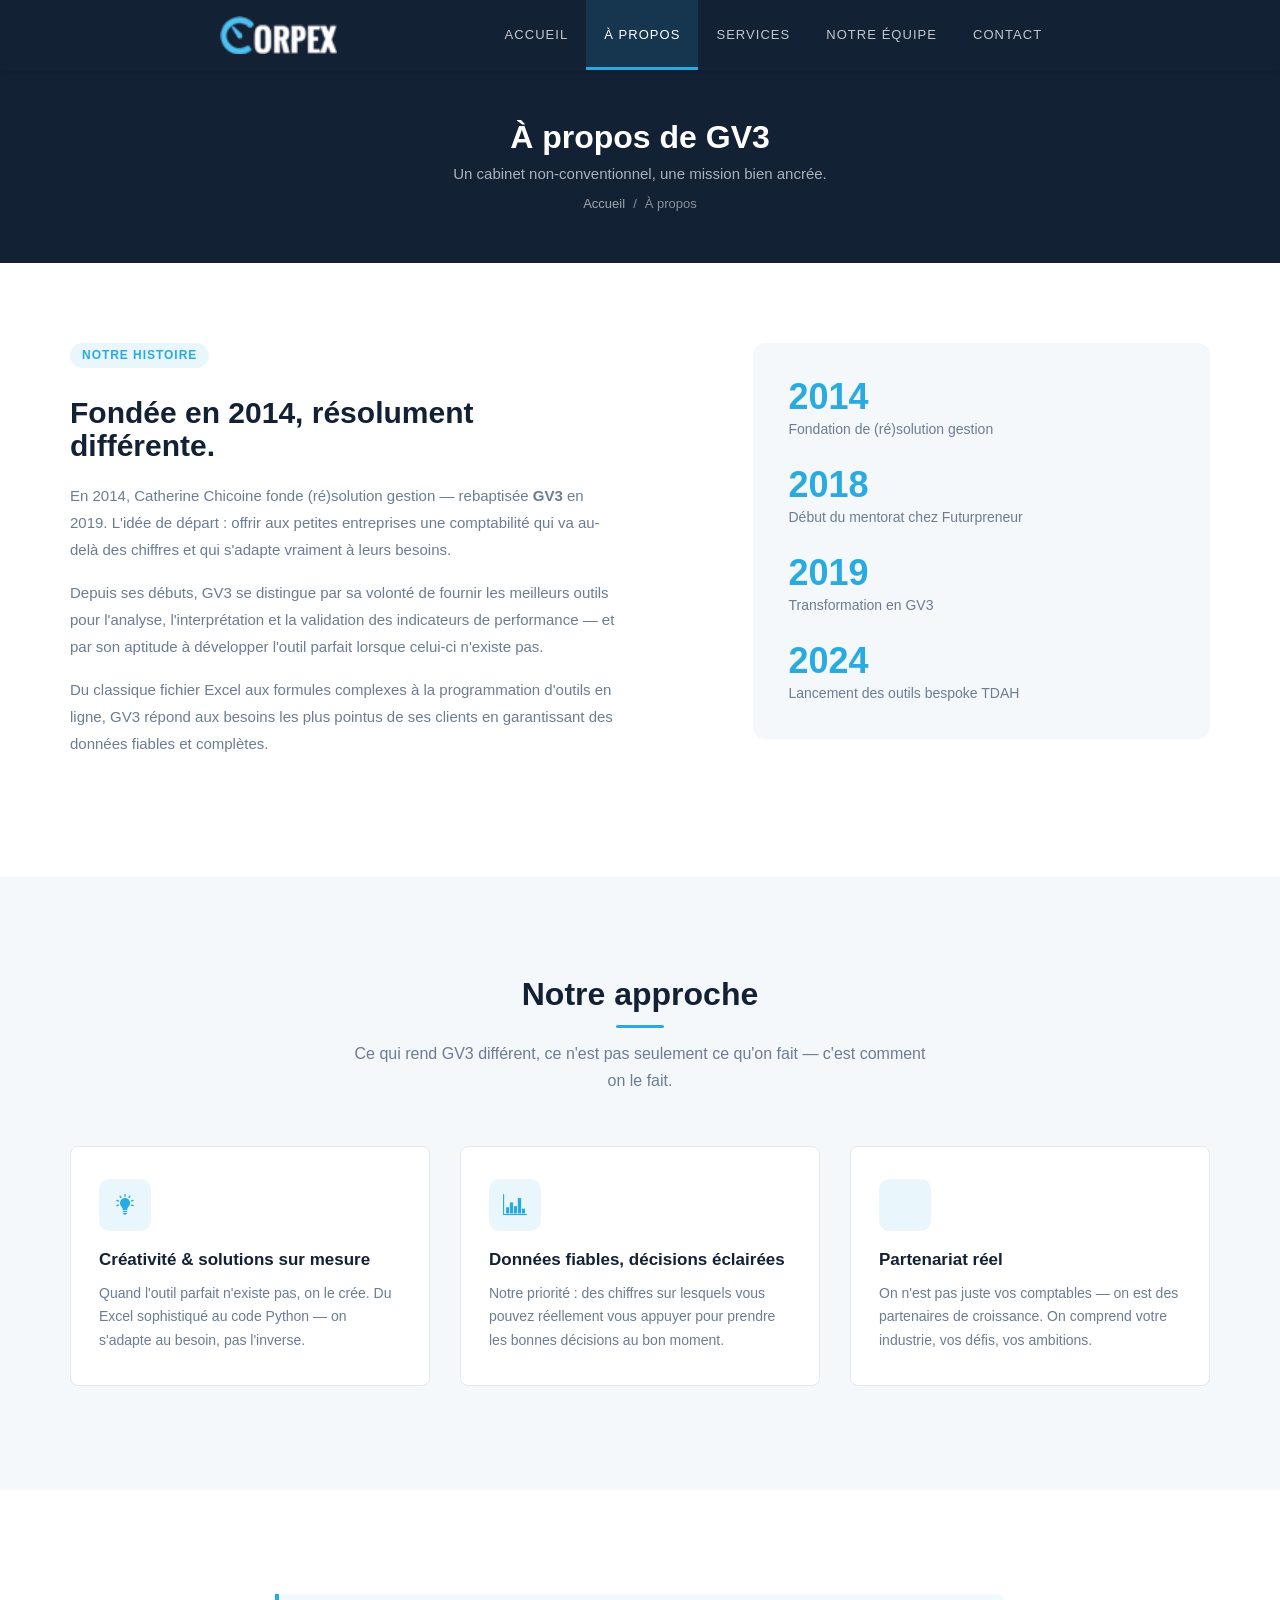
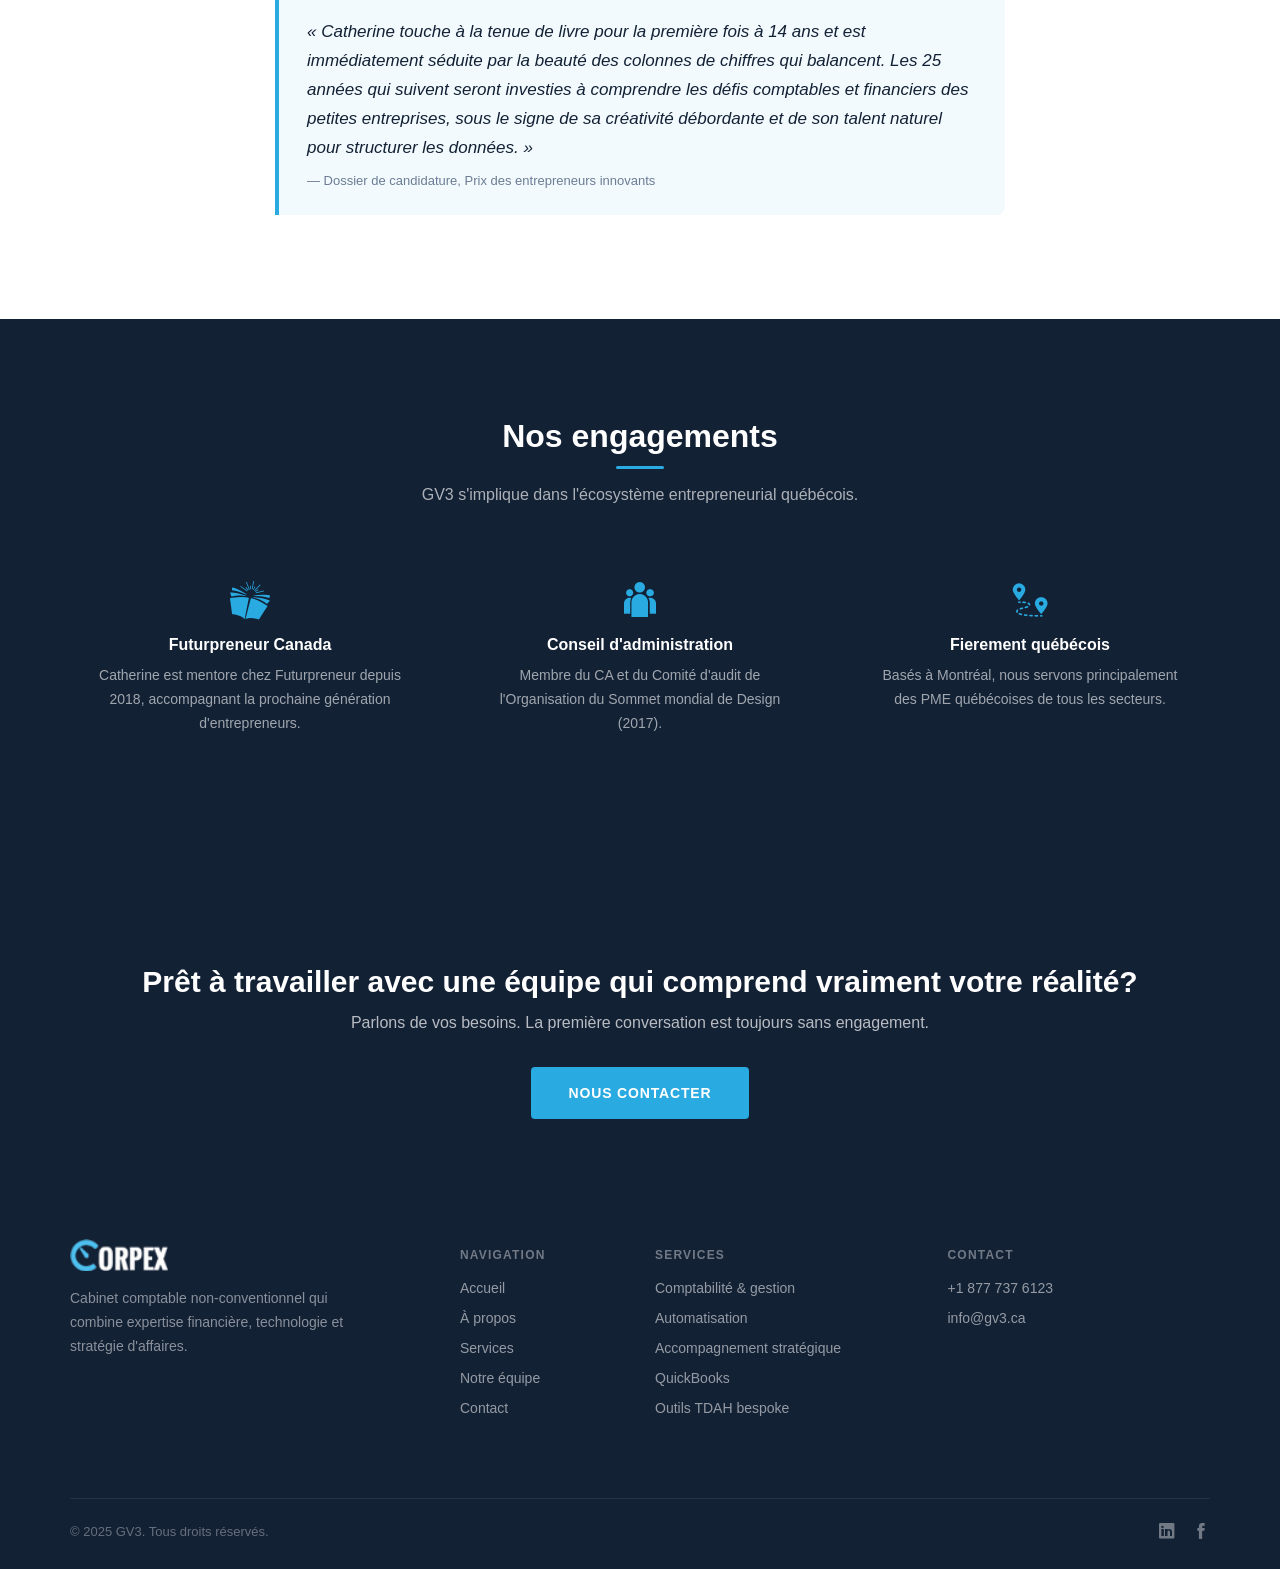
==== commit 13dab5f9: "Refonte complete du site GV3 — nouveau design bleu marine, vrai contenu, 5 pages propres + CSS GV3 C" ====
--- a/about.html
+++ b/about.html
@@ -1,506 +1,203 @@
 <!doctype html>
-<html class="no-js" lang="en">
-
+<html lang="fr">
 <head>
-    <meta charset="utf-8">
-    <meta http-equiv="x-ua-compatible" content="ie=edge">
-    <title> About - Corpex </title>
-    <meta name="description" content="">
-    <meta name="viewport" content="width=device-width, initial-scale=1">
-    <!-- favicon -->
-    <link rel='shortcut icon' type='image/x-icon' href='images/logo/favicon.ico' />
-    <link rel="apple-touch-icon" href="apple-touch-icon.png">
-    <!-- Place favicon.ico in the root directory -->
-    <!-- All css files are included here. -->
-    <!-- Bootstrap fremwork main css -->
-    <link rel="stylesheet" href="css/bootstrap.min.css">
-    <!-- This core.css file contents all plugings css file. -->
-    <link rel="stylesheet" href="css/core.css">
-    <!-- icofont -->
-    <link rel="stylesheet" href="css/icofont.css">
-    <!-- Theme shortcodes/elements style -->
-    <link rel="stylesheet" href="css/shortcode/shortcodes.css">
-    <!-- Theme main style -->
-    <link rel="stylesheet" href="style.css">
-    <!-- Responsive css -->
-    <link rel="stylesheet" href="css/responsive.css">
-    <!-- User style -->
-    <link rel="stylesheet" href="css/custom.css">
-    <!-- Modernizr JS -->
-    <script src="js/vendor/modernizr-2.8.3.min.js"></script>
+  <meta charset="utf-8">
+  <meta name="viewport" content="width=device-width, initial-scale=1">
+  <title>À propos — GV3</title>
+  <meta name="description" content="GV3, fondée en 2014 par Catherine Chicoine, est un cabinet comptable non-conventionnel qui mise sur la technologie et la créativité.">
+  <link rel="shortcut icon" href="images/logo/favicon.ico">
+  <link rel="stylesheet" href="css/bootstrap.min.css">
+  <link rel="stylesheet" href="css/icofont.css">
+  <link rel="stylesheet" href="css/gv3.css">
 </head>
-
 <body>
-    <!--[if lt IE 8]>
-        <p class="browserupgrade">You are using an <strong>outdated</strong> browser. Please <a href="http://browsehappy.com/">upgrade your browser</a> to improve your experience.</p>
-    <![endif]--> 
-    <!-- Body main wrapper start -->
-    <div class="wrapper">
-        <!-- Start of header area -->
-        <header id="header" class="top-header-area transparent-header headroom headroom--pinned">
-            <div class="header-area">
-                <div class="container hidden-xs">
-                    <div class="row hidden-xs">
-                        <div class="col-md-2 col-sm-12">
-                            <div class="logo">
-                                <a href="index.html"><img src="images/logo/1.png" alt="logo"></a>
-                            </div>
-                        </div>
-                        <div class="col-md-8 col-sm-10">
-                            <div class="main-menu-area">
-                                <!-- Brand and toggle get grouped for better mobile display -->
-                                <div class="navbar-header">
-                                    <button type="button" class="navbar-toggle collapsed" data-toggle="collapse" data-target="#bs-example-navbar-collapse-1" aria-expanded="false">
-                                        <span class="sr-only">Toggle navigation</span>
-                                        <span class="icon-bar"></span>
-                                        <span class="icon-bar"></span>
-                                        <span class="icon-bar"></span>
-                                    </button>
-                                </div>    
-                                <div class="collapse navbar-collapse text-center primary-menu">
-                                    <ul class="nav navbar-nav main-menu clearfix">
-                                        <li class="active smoot-menu drop"><a href="index.html">HOME</a>
-                                            <ul class="dropdown">
-                                                <li><a href="index-animation-text.html">animation text</a></li>   
-                                                <li><a href="index-animation-text-2.html">animation text 2</a></li>
-                                                <li><a href="index-fixed-img.html">fixed img slider</a></li>
-                                                <li><a href="index-parallax.html">parallax bg</a></li>
-                                                <li><a href="index-youtube-video-bg.html">youtube vedio bg</a></li>
-                                                <li><a href="index-youtube-video-bg-overlay.html">youtube vedio bg overlay</a></li>
-                                            </ul>
-                                        </li>
-                                        <li class="smoot-menu"><a href="about.html"> ABOUT US</a></li>
-                                        <li class="smoot-menu drop"><a href="portfolio.html">PORTFOLIO</a>
-                                            <ul class="dropdown">
-                                                <li><a href="portfolio-two-column.html">portfolio two column</a></li>
-                                                <li><a href="portfolio-three-column.html">portfolio three column</a></li>
-                                                <li><a href="portfolio-four-column.html">portfolio four column</a></li>
-                                            </ul>
-                                        </li>
-                                        <li class="smoot-menu drop"><a href="#pages">PAGES </a>
-                                            <ul class="dropdown">
-                                                <li><a href="about.html">about us</a></li>
-                                                <li class="drop"><a href="portfolio.html">portfolio</a>
-                                                    <ul class="dropdown level2">
-                                                        <li><a href="portfolio-two-column.html">portfolio two column</a></li>
-                                                        <li><a href="portfolio-three-column.html">portfolio three column</a></li>
-                                                        <li><a href="portfolio-four-column.html">portfolio four column</a></li>
-                                                    </ul>
-                                                </li>
-                                                <li class="drop"><a href="blog-details.html">blog </a>
-                                                    <ul class="dropdown level2">
-                                                        <li><a href="blog-details-both-sidebar.html">blog details both sidebar</a></li>
-                                                        <li><a href="blog-details-full-width.html">blog details full width</a></li>
-                                                        <li><a href="blog-details-left-sidebar.html">blog details left sidebar</a></li>
-                                                        <li><a href="blog-details-right-sidebar.html">blog details right sidebar</a></li>
-                                                        <li><a href="blog-four-column.html">blog four column</a></li>
-                                                        <li><a href="blog-three-column.html">blog three column</a></li>
-                                                        <li><a href="blog-two-column.html">blog two column</a></li>
-                                                    </ul>
-                                                </li>
-                                                <li><a href="our-team.html">our team</a></li>
-                                                <li><a href="service.html">our service</a></li>
-                                                <li><a href="contact-2.html">contact 2</a></li>
-                                            </ul>
-                                        </li>
-                                        <li class="smoot-menu drop"><a href="blog-grid.html">BLOG</a>
-                                            <ul class="dropdown">
-                                                <li><a href="blog-four-column.html">blog four column</a></li>
-                                                <li><a href="blog-three-column.html">blog three column</a></li>
-                                                <li><a href="blog-two-column.html">blog two column</a></li>
-                                            </ul>
-                                        </li>
-                                        <li class="smoot-menu"><a href="contact.html">CONTACT</a></li>
-                                    </ul>
-                                </div>
-                            </div>
-                        </div>
-                        <div class="col-md-2 col-sm-2">
-                            <div class="header-search mt-30">
-                                <form  class="form-search f-right" action="#">
-                                    <input  placeholder="Search..." type="text">
-                                    <button class="search-submit" type="submit">
-                                        <i class="fa fa-search"></i>
-                                    </button>
-                                </form>
-                            </div>
-                        </div>
-                    </div>
-                </div>
-                <!-- mobile-menu-area start -->
-                <div class="mobile-menu-area hidden-md hidden-lg hidden-sm">
-                    <div class="fluid-container">
-                        <div class="mobile-menu clearfix">
-                            <nav id="mobile_dropdown">
-                                <ul>
-                                    <li><a href="index.html">Home</a>
-                                        <ul>
-                                            <li><a href="index-animation-text-2.html">animation text 2</a></li>
-                                            <li><a href="index-animation-text.html">animation text</a></li>
-                                            <li><a href="index-fixed-img.html">fixed img</a></li>
-                                            <li><a href="index-parallax.html">parallax</a></li>
-                                            <li><a href="index-youtube-video-bg-overlay.html">youtube video bg overlay</a></li>
-                                            <li><a href="index-youtube-video-bg.html">youtube video bg</a></li>
-                                        </ul>
-                                    </li>
-                                    <li><a href="blog-details.html">blog</a>
-                                        <ul>
-                                            <li><a href="blog-grid.html">blog grid</a>
-                                                <ul>
-                                                    <li><a href="blog-four-column.html">blog four column</a></li>
-                                                    <li><a href="blog-three-column.html">blog three column</a></li>
-                                                    <li><a href="blog-two-column.html">blog two column</a></li>
-                                                </ul>
-                                            </li>
-                                            <li><a href="blog-details.html">blog details</a>
-                                                <ul>
-                                                    <li><a href="blog-details-both-sidebar.html">blog details both sidebar</a></li>
-                                                    <li><a href="blog-details-full-width.html">blog details full width</a></li>
-                                                    <li><a href="blog-details-left-sidebar.html">blog details left sidebar</a></li>
-                                                    <li><a href="blog-details-right-sidebar.html">blog details right sidebar</a></li>
-                                                </ul>
-                                            </li>
-                                        </ul>
-                                    </li>
-                                    <li><a href="#">Pages</a>
-                                        <ul>
-                                            <li><a href="about.html">ABOUT US</a></li>
-                                            <li><a href="portfolio.html">PORTFOLIO</a></li>
-                                            <li><a href="blog-grid.html">blog grid</a></li>
-                                            <li><a href="blog-details.html">BLOG details</a></li>
-                                            <li><a href="contact.html">CONTACT</a></li>
-                                            <li><a href="contact-2.html">contact 2</a></li>
-                                            <li><a href="about.html">about</a></li>
-                                            <li><a href="service.html">service</a></li>
-                                        </ul>
-                                    </li>
-                                    <li><a href="portfolio.html">Portfolio</a>
-                                        <ul>
-                                            <li><a href="portfolio-two-column.html">2 Columns</a></li>
-                                            <li><a href="portfolio-three-column.html">3 Columns</a></li>
-                                            <li><a href="portfolio-four-column.html">4 Columns</a></li>
-                                            <li><a href="portfolio.html">portfolio</a></li>
-                                        </ul>                                   
-                                    </li>
-                                    <li><a href="contact.html">Contact</a>
-                                        <ul>
-                                            <li><a href="contact-2.html">contact 2</a></li>
-                                        </ul>
-                                    </li>
-                                </ul>
-                            </nav>
-                        </div>  
-                    </div>
-                </div>
-                <!-- mobile-menu-area end --> 
-            </div>
-        </header>
-        <!-- End of header area -->
-        <!-- Start Bradcaump area -->
-        <div class="cx-bradcaump-area sbg-4" data-black-overlay="5">
-            <div class="container">
-                <div class="row">
-                    <div class="col-xs-12">
-                        <div class="bradcaump-wrap text-center">
-                            <h2 class="bradcaump-title">ABOUT US</h2>
-                            <nav class="bradcaump-inner">
-                              <a class="breadcrumb-item" href="index.html">Home</a>
-                              <span class="brd-separetor">/</span>
-                              <span class="breadcrumb-item active">About Us</span>
-                            </nav>
-                        </div>
-                    </div>
-                </div>
-            </div>
-        </div>
-        <!-- End Bradcaump area -->
-        <!-- Start quality-area -->
-        <section class="cx-quality-area">
-            <div class="container">
-                <div class="row">
-                    <div class="col-md-6 col-lg-6 col-sm-7 col-xs-12  ptb-100 xsptb-60 smptb-70 mdptb">
-                        <div class="row">
-                            <div class="col-md-12">
-                                <div class="section-title cx-section-title-3 text-left">
-                                    <h2 class="title-line">ABOUT US</h2>
-                                     <p class="about-detail">   There are many variations of passages of Lorem Ipsum available, but the majority have suffered alterat in someorm, by injected humour, or randomised words which don't look even slightly believable. If you are going to use a passage of Lorem Ipsum, you need to be sure there isn't anything embarrassing hidden in the middle of text. All of the  most LoremIpsum. </p>
-
-
-                                    <p>generators on the Internet tend to repeat predefined chunks as necessary, making this the first true to generator on the Internet. It uses a dictionary of over 200 Latin words. combined with a handful of the model sentence structures, to generate. </p>
-                                    <div class="about-btn text-left">
-                                        <a href="#">learn More</a>
-                                    </div>
-                                </div>
-                            </div>
-                        </div>
-                    </div>
-                    <div class="col-md-6 col-lg-6 col-sm-5 col-xs-12">
-                        <div class="about-img-content">
-                            <div class="about-img">
-                                <img src="images/team/7.jpg" alt="">
-                            </div>
-                        </div>
-                    </div>
-                </div>
-            </div>
-        </section>
-        <!-- End quality-area -->
-        <!-- Start funfact area -->
-        <div class="cx-section funfact-area ptb-100 gray-bg">
-            <div class="container">
-                <div class="row">
-                    <div class="col-md-3 col-lg-3 col-sm-4 col-xs-12">
-                        <div class="single-fact text-center">
-                            <div class="fact-icon">
-                                <i class="icofont icofont-wall-clock"></i>
-                            </div>
-                            <div class="fact-count">
-                                <h2 class="count">2354</h2>
-                            </div>
-                            <p>hours worked</p>
-                        </div>
-                    </div>
-                    <div class="col-md-3 col-lg-3 col-sm-4 col-xs-12">
-                        <div class="single-fact text-center">
-                            <div class="fact-icon">
-                               <i class="icofont icofont-ui-user-group"></i>
-                            </div>
-                            <div class="fact-count">
-                                <h2 class="count">2354</h2>
-                            </div>
-                            <p>happy customers</p>
-                        </div>
-                    </div>
-                    <div class="col-md-3 col-lg-3 col-sm-4 col-xs-12">
-                        <div class="single-fact text-center">
-                            <div class="fact-icon">
-                                <i class="icofont icofont-win-trophy"></i>
-                            </div>
-                            <div class="fact-count">
-                                <h2 class="count">2354</h2>
-                            </div>
-                            <p>awards winned</p>
-                        </div>
-                    </div>
-                    <div class="col-md-3 col-lg-3 col-sm-4 col-xs-12 hidden-sm">
-                        <div class="single-fact text-center">
-                            <div class="fact-icon">
-                                <i class="icofont icofont-like"></i>
-                            </div>
-                            <div class="fact-count">
-                                <h2 class="count">2354</h2>
-                            </div>
-                            <p>complete projects</p>
-                        </div>
-                    </div>
-                </div>
-            </div>
-        </div>
-        <!-- End funfact area -->
-        <!-- Start About area -->
-        <div class="cx-about-area ptb-100 white-bg cx-section">
-            <div class="container">
-                <div class="row">
-                    <div class="col-md-5 col-lg-5 col-sm-12 col-xs-12">
-                        <div class="cx-about-leftside">
-                            <img src="images/about/1.jpg" alt="">
-                        </div>
-                    </div>
-                    <div class="col-md-7  col-lg-7 col-sm-12 col-xs-12">
-                        <div class="cx-about-rightside">
-                            <div class="cx-about-info">
-                                <h3>design is at the heart of everything we do</h3>
-                                <p>Lorem Ipsum has been the industry's standard dummy text ever since the 1500s, when an unknown printer took a galley of type and scrambled it to make a type specimen book. It has survived not only five centuries, but also the leap into electronic typesetting, remaining essentially unchange dtype and scrambled. </p>
-                            </div>
-                            <div class="cx-skill">
-                                <h3>we have skills to show </h3>
-                                <div class="cx-skill-inner">
-                                    <!-- Start single skill -->
-                                    <div class="cx-single-skill">
-                                        <p>Webesign</p>
-                                        <div class="progress">
-                                            <div class="progress-bar wow fadeInLeft" data-wow-duration="0.8s" data-wow-delay=".5s" role="progressbar" aria-valuenow="90" aria-valuemin="0" aria-valuemax="100" style="width:90%"><span class="pen-lable">90%</span>
-                                            </div>
-                                        </div>
-                                    </div>
-                                    <!-- End single skill -->
-                                    <!-- Start single skill -->
-                                    <div class="cx-single-skill">
-                                        <p>Photoshop</p>
-                                        <div class="progress">
-                                            <div class="progress-bar wow fadeInLeft" data-wow-duration="0.8s" data-wow-delay=".5s" role="progressbar" aria-valuenow="80" aria-valuemin="0" aria-valuemax="100" style="width:80%"><span class="pen-lable">80%</span>
-                                            </div>
-                                        </div>
-                                    </div>
-                                    <!-- End single skill -->
-                                    <!-- Start single skill -->
-                                    <div class="cx-single-skill">
-                                        <p>Illustrator</p>
-                                        <div class="progress">
-                                            <div class="progress-bar wow fadeInLeft" data-wow-duration="0.8s" data-wow-delay=".6s" role="progressbar" aria-valuenow="95" aria-valuemin="0" aria-valuemax="100" style="width:95%"><span class="pen-lable">95%</span>
-                                            </div>
-                                        </div>
-                                    </div>
-                                    <!-- End single skill -->
-                                    <!-- Start single skill -->
-                                    <div class="cx-single-skill">
-                                        <p>Indesign</p>
-                                        <div class="progress">
-                                            <div class="progress-bar wow fadeInLeft" data-wow-duration="0.8s" data-wow-delay=".7s" role="progressbar" aria-valuenow="75" aria-valuemin="0" aria-valuemax="100" style="width:75%"><span class="pen-lable">75%</span>
-                                            </div>
-                                        </div>
-                                    </div>
-                                    <!-- End single skill -->
-                                </div>
-                            </div>
-                        </div>
-                    </div>
-                </div>
-            </div>
-        </div>  
-        <!-- End About area   -->
-        <!-- Start brand area -->
-        <div class="cx-brand-area gray-bg ptb-35 cx-section">
-            <div class="container">
-                <div class="row">
-                    <div class="cx-brand-wrap clearfix">
-                        <div class="col-2">
-                            <div class="cx-sin-brand">
-                                <a href="#"><img src="images/brand/1.png" alt="brand img"></a>
-                            </div>
-                        </div>
-                        <div class="col-2">
-                            <div class="cx-sin-brand">
-                                <a href="#"><img src="images/brand/2.png" alt="brand img"></a>
-                            </div>
-                        </div>
-                        <div class="col-2">
-                            <div class="cx-sin-brand">
-                                <a href="#"><img src="images/brand/3.png" alt="brand img"></a>
-                            </div>
-                        </div>
-                        <div class="col-2">
-                            <div class="cx-sin-brand">
-                                <a href="#"><img src="images/brand/4.png" alt="brand img"></a>
-                            </div>
-                        </div>
-                        <div class="col-2">
-                            <div class="cx-sin-brand">
-                                <a href="#"><img src="images/brand/5.png" alt="brand img"></a>
-                            </div>
-                        </div>
-                    </div>
-                </div>
-            </div>
-        </div>
-        <!-- End brand area -->
-        <!-- start contact  Area  -->
-        <div class="our-contact-area cx-section ptb-100 bg-6" data-black-overlay="7">
-            <div class="container">
-                <div class="row mb-40">
-                    <div class="col-md-12">
-                        <div class="section-title text-center">
-                            <h2 class="title-line">CONTACT US</h2>
-                            <p>Lorem ipsum dolor sit amet, no mollis regione accusamus qui. Legere voluptua mei an, possim aliquid utroque et ius, molestie maksu rez id sea. </p>
-                        </div>
-                    </div>
-                </div>
-                <div class="row">
-                    <div class="col-md-8 col-md-offset-2">
-                       <div class="cx-contact-form">
-                           <form action="#">
-                                <div class="cx-input-group clearfix">
-                                    <div class="single-input name one-half left">
-                                        <input type="text" placeholder="Name">
-                                    </div>
-                                    <div class="single-input email one-half right">
-                                        <input type="email" placeholder="Email">
-                                    </div>
-                                </div>
-                                <div class="single-input message">
-                                    <textarea placeholder="Message"></textarea>
-                                </div>
-                                <div class="single-input text-center">
-                                    <input type="submit" value="Send Message" class="cx-btn">
-                                </div>
-                           </form>
-                       </div>
-                    </div>
-                </div>
-                <div class="row">
-                    <div class="cx-address-wrap clearfix mt-20">
-                        <div class="col-md-4 col-sm-4 col-lg-4 col-xs-12">
-                            <div class="single-address text-center">
-                                <i class="icofont icofont-location-pin"></i>
-                                <h4>our location</h4>
-                                <p>3756 Melrose place, Beverly hills <br> CA 87031, Australia</p>
-                            </div>
-                        </div>
-                        <div class="col-md-4 col-sm-4 col-lg-4 col-xs-12">
-                            <div class="single-address text-center">
-                                <i class="icofont icofont-ui-call"></i>
-                                <h4>Call Us</h4>
-                                <p><a href="tel:14327895647">+ 1 432 789 5647</a></p>
-                                <p><a href="tel:14327895673">+ 1 432 789 5673</a></p>
-                            </div>
-                        </div>
-                        <div class="col-md-4 col-sm-4 col-lg-4 col-xs-12">
-                            <div class="single-address text-center">
-                                <i class="icofont icofont-envelope"></i>
-                                <h4>Your Message</h4>
-                                <p><a href="mailto:info@alfresco.com">info@alfresco.com</a></p>
-                                <p><a href="mailto:admin@alfresco.com">admin@alfresco.com</a></p>
-                            </div>
-                        </div>
-                    </div>
-                </div>
-            </div>
-        </div>
-        <!-- End contact  Area  -->
-        <!-- Start footer area -->
-        <footer id="footer" class="footer-area">
-            <div class="container">
-                <div class="row">
-                    <div class="col-md-6 col-lg-6 col-sm-6 col-xs-12">
-                        <div class="copyright text-left xstext-center"><p> &copy; <a href="#">Devitems</a> ALL Right Reserved</p></div>
-                    </div>
-                    <div class="col-md-6 col-lg-6 col-sm-6 col-xs-12">
-                        <div class="social-share text-right xstext-center">
-                            <ul>
-                                <li><a href="#"><i class="icofont icofont-social-facebook"></i></a></li>
-                                <li><a href="#"><i class="icofont icofont-social-twitter"></i></a></li>
-                                <li><a href="#"><i class="icofont icofont-social-dribble"></i></a></li>
-                                <li><a href="#"><i class="icofont icofont-social-pinterest"></i></a></li>
-                                <li><a href="#"><i class="icofont icofont-social-rss"></i></a></li>
-                            </ul>
-                        </div>
-                    </div>
-                </div>
-            </div>
-        </footer>
-        <!-- End footer area -->
-    </div>
-    <!-- Body main wrapper end -->
-    <!-- End footer content area -->
-    <!-- Body main wrapper end -->
-    <!--start back to top -->
-    <div class="hidden-xs" id="back-top"><i class="fa fa-angle-up"></i></div>
-    <!-- Placed js at the end of the document so the pages load faster -->
-    <!-- jquery latest version -->
-    <script src="js/vendor/jquery-1.12.1.min.js"></script>
-    <!-- Bootstrap framework js -->
-    <script src="js/bootstrap.min.js"></script>
-    <!-- All js plugins included in this file. -->
-    <script src="js/plugins.js"></script>
-    <!-- owl carousel js -->
-    <script src="js/owl.carousel.min.js"></script>
-    <!-- headroom js -->
-    <script src="js/headroom.js"></script>
-    <script src="js/jQuery.headroom.js"></script>
-    <!-- waypoints js -->
-    <script src="js/waypoints.min.js"></script>
-    <!-- Main js file that contents all jQuery plugins activation. -->
-    <script src="js/main.js"></script>
+
+<!-- Navigation -->
+<nav class="gv3-nav">
+  <div class="container">
+    <a href="index.html" class="gv3-nav-logo"><img src="images/logo/2.png" alt="GV3"></a>
+    <button class="gv3-nav-toggle" onclick="this.nextElementSibling.classList.toggle('open')">
+      <span></span><span></span><span></span>
+    </button>
+    <ul class="gv3-nav-links">
+      <li><a href="index.html">Accueil</a></li>
+      <li><a href="about.html" class="active">À propos</a></li>
+      <li><a href="service.html">Services</a></li>
+      <li><a href="our-team.html">Notre équipe</a></li>
+      <li><a href="contact.html">Contact</a></li>
+    </ul>
+  </div>
+</nav>
+
+<!-- Hero -->
+<div class="gv3-hero-small">
+  <div class="container">
+    <h1>À propos de GV3</h1>
+    <p>Un cabinet non-conventionnel, une mission bien ancrée.</p>
+    <div class="gv3-breadcrumb">
+      <a href="index.html">Accueil</a><span>/</span>À propos
+    </div>
+  </div>
+</div>
+
+<!-- Notre histoire -->
+<section class="gv3-section">
+  <div class="container">
+    <div class="row" style="align-items:center;">
+      <div class="col-md-6 col-xs-12" style="margin-bottom:30px;">
+        <div class="gv3-badge">Notre histoire</div>
+        <h2 style="font-size:30px;font-weight:700;color:#132135;margin:12px 0 20px;">Fondée en 2014, résolument différente.</h2>
+        <p style="font-size:15px;color:#6B7C93;line-height:1.8;margin-bottom:16px;">
+          En 2014, Catherine Chicoine fonde (ré)solution gestion — rebaptisée <strong>GV3</strong> en 2019. 
+          L'idée de départ : offrir aux petites entreprises une comptabilité qui va au-delà des chiffres et qui s'adapte vraiment à leurs besoins.
+        </p>
+        <p style="font-size:15px;color:#6B7C93;line-height:1.8;margin-bottom:16px;">
+          Depuis ses débuts, GV3 se distingue par sa volonté de fournir les meilleurs outils pour l'analyse, l'interprétation et la validation des indicateurs de performance — et par son aptitude à développer l'outil parfait lorsque celui-ci n'existe pas.
+        </p>
+        <p style="font-size:15px;color:#6B7C93;line-height:1.8;">
+          Du classique fichier Excel aux formules complexes à la programmation d'outils en ligne, GV3 répond aux besoins les plus pointus de ses clients en garantissant des données fiables et complètes.
+        </p>
+      </div>
+      <div class="col-md-5 col-md-offset-1 col-xs-12">
+        <div style="background:#F5F8FB;border-radius:12px;padding:36px;">
+          <div style="margin-bottom:28px;">
+            <div style="font-size:36px;font-weight:700;color:#29ABE2;line-height:1;">2014</div>
+            <div style="font-size:14px;color:#6B7C93;margin-top:4px;">Fondation de (ré)solution gestion</div>
+          </div>
+          <div style="margin-bottom:28px;">
+            <div style="font-size:36px;font-weight:700;color:#29ABE2;line-height:1;">2018</div>
+            <div style="font-size:14px;color:#6B7C93;margin-top:4px;">Début du mentorat chez Futurpreneur</div>
+          </div>
+          <div style="margin-bottom:28px;">
+            <div style="font-size:36px;font-weight:700;color:#29ABE2;line-height:1;">2019</div>
+            <div style="font-size:14px;color:#6B7C93;margin-top:4px;">Transformation en GV3</div>
+          </div>
+          <div>
+            <div style="font-size:36px;font-weight:700;color:#29ABE2;line-height:1;">2024</div>
+            <div style="font-size:14px;color:#6B7C93;margin-top:4px;">Lancement des outils bespoke TDAH</div>
+          </div>
+        </div>
+      </div>
+    </div>
+  </div>
+</section>
+
+<!-- Valeurs -->
+<section class="gv3-section gv3-section-light">
+  <div class="container">
+    <div class="gv3-section-header">
+      <h2>Notre approche</h2>
+      <p>Ce qui rend GV3 différent, ce n'est pas seulement ce qu'on fait — c'est comment on le fait.</p>
+    </div>
+    <div class="row">
+      <div class="col-md-4 col-sm-6 col-xs-12" style="margin-bottom:24px;">
+        <div class="gv3-card">
+          <div class="gv3-card-icon"><i class="icofont icofont-light-bulb"></i></div>
+          <h3>Créativité & solutions sur mesure</h3>
+          <p>Quand l'outil parfait n'existe pas, on le crée. Du Excel sophistiqué au code Python — on s'adapte au besoin, pas l'inverse.</p>
+        </div>
+      </div>
+      <div class="col-md-4 col-sm-6 col-xs-12" style="margin-bottom:24px;">
+        <div class="gv3-card">
+          <div class="gv3-card-icon"><i class="icofont icofont-chart-bar-graph"></i></div>
+          <h3>Données fiables, décisions éclairées</h3>
+          <p>Notre priorité : des chiffres sur lesquels vous pouvez réellement vous appuyer pour prendre les bonnes décisions au bon moment.</p>
+        </div>
+      </div>
+      <div class="col-md-4 col-sm-6 col-xs-12" style="margin-bottom:24px;">
+        <div class="gv3-card">
+          <div class="gv3-card-icon"><i class="icofont icofont-handshake"></i></div>
+          <h3>Partenariat réel</h3>
+          <p>On n'est pas juste vos comptables — on est des partenaires de croissance. On comprend votre industrie, vos défis, vos ambitions.</p>
+        </div>
+      </div>
+    </div>
+  </div>
+</section>
+
+<!-- Citation -->
+<section class="gv3-section">
+  <div class="container">
+    <div class="col-md-8 col-md-offset-2">
+      <div class="gv3-quote">
+        <p>«&nbsp;Catherine touche à la tenue de livre pour la première fois à 14 ans et est immédiatement séduite par la beauté des colonnes de chiffres qui balancent. Les 25 années qui suivent seront investies à comprendre les défis comptables et financiers des petites entreprises, sous le signe de sa créativité débordante et de son talent naturel pour structurer les données.&nbsp;»</p>
+        <footer>— Dossier de candidature, Prix des entrepreneurs innovants</footer>
+      </div>
+    </div>
+  </div>
+</section>
+
+<!-- Engagements -->
+<section class="gv3-section gv3-section-navy">
+  <div class="container">
+    <div class="gv3-section-header">
+      <h2>Nos engagements</h2>
+      <p>GV3 s'implique dans l'écosystème entrepreneurial québécois.</p>
+    </div>
+    <div class="row text-center">
+      <div class="col-md-4 col-sm-6 col-xs-12" style="margin-bottom:30px;">
+        <div style="padding:20px;">
+          <i class="icofont icofont-education" style="font-size:40px;color:#29ABE2;margin-bottom:16px;display:block;"></i>
+          <h4 style="color:#fff;font-size:16px;font-weight:600;margin-bottom:10px;">Futurpreneur Canada</h4>
+          <p style="color:rgba(255,255,255,0.6);font-size:14px;line-height:1.7;">Catherine est mentore chez Futurpreneur depuis 2018, accompagnant la prochaine génération d'entrepreneurs.</p>
+        </div>
+      </div>
+      <div class="col-md-4 col-sm-6 col-xs-12" style="margin-bottom:30px;">
+        <div style="padding:20px;">
+          <i class="icofont icofont-group" style="font-size:40px;color:#29ABE2;margin-bottom:16px;display:block;"></i>
+          <h4 style="color:#fff;font-size:16px;font-weight:600;margin-bottom:10px;">Conseil d'administration</h4>
+          <p style="color:rgba(255,255,255,0.6);font-size:14px;line-height:1.7;">Membre du CA et du Comité d'audit de l'Organisation du Sommet mondial de Design (2017).</p>
+        </div>
+      </div>
+      <div class="col-md-4 col-sm-6 col-xs-12" style="margin-bottom:30px;">
+        <div style="padding:20px;">
+          <i class="icofont icofont-map-pins" style="font-size:40px;color:#29ABE2;margin-bottom:16px;display:block;"></i>
+          <h4 style="color:#fff;font-size:16px;font-weight:600;margin-bottom:10px;">Fierement québécois</h4>
+          <p style="color:rgba(255,255,255,0.6);font-size:14px;line-height:1.7;">Basés à Montréal, nous servons principalement des PME québécoises de tous les secteurs.</p>
+        </div>
+      </div>
+    </div>
+  </div>
+</section>
+
+<!-- CTA -->
+<div class="gv3-cta">
+  <div class="container">
+    <h2>Prêt à travailler avec une équipe qui comprend vraiment votre réalité?</h2>
+    <p>Parlons de vos besoins. La première conversation est toujours sans engagement.</p>
+    <a href="contact.html" class="gv3-btn">Nous contacter</a>
+  </div>
+</div>
+
+<!-- Footer -->
+<footer class="gv3-footer">
+  <div class="container">
+    <div class="row">
+      <div class="col-md-4 col-sm-6 col-xs-12" style="margin-bottom:30px;">
+        <div class="gv3-footer-logo"><img src="images/logo/2.png" alt="GV3"></div>
+        <p>Cabinet comptable non-conventionnel qui combine expertise financière, technologie et stratégie d'affaires.</p>
+      </div>
+      <div class="col-md-2 col-sm-6 col-xs-12" style="margin-bottom:30px;">
+        <h5>Navigation</h5>
+        <ul><li><a href="index.html">Accueil</a></li><li><a href="about.html">À propos</a></li><li><a href="service.html">Services</a></li><li><a href="our-team.html">Notre équipe</a></li><li><a href="contact.html">Contact</a></li></ul>
+      </div>
+      <div class="col-md-3 col-sm-6 col-xs-12" style="margin-bottom:30px;">
+        <h5>Services</h5>
+        <ul><li><a href="service.html#comptabilite">Comptabilité & gestion</a></li><li><a href="service.html#automatisation">Automatisation</a></li><li><a href="service.html#strategique">Accompagnement stratégique</a></li><li><a href="service.html#quickbooks">QuickBooks</a></li><li><a href="service.html#tdah-bespoke">Outils TDAH bespoke</a></li></ul>
+      </div>
+      <div class="col-md-3 col-sm-6 col-xs-12" style="margin-bottom:30px;">
+        <h5>Contact</h5>
+        <ul><li><a href="tel:18777376123">+1 877 737 6123</a></li><li><a href="mailto:info@gv3.ca">info@gv3.ca</a></li></ul>
+      </div>
+    </div>
+    <div class="gv3-footer-bottom">
+      <p>&copy; 2025 GV3. Tous droits réservés.</p>
+      <div class="gv3-social"><a href="#"><i class="icofont icofont-social-linkedin"></i></a><a href="#"><i class="icofont icofont-social-facebook"></i></a></div>
+    </div>
+  </div>
+</footer>
+
+<script src="js/vendor/jquery-1.12.1.min.js"></script>
+<script src="js/bootstrap.min.js"></script>
 </body>
-
 </html>
--- a/css/gv3.css
+++ b/css/gv3.css
@@ -0,0 +1,588 @@
+/* ============================================================
+   GV3 — Styles personnalisés
+   Couleurs: Marine #132135 / Bleu #29ABE2 / Blanc #FFFFFF
+   ============================================================ */
+
+:root {
+  --navy:   #132135;
+  --blue:   #29ABE2;
+  --white:  #FFFFFF;
+  --light:  #F5F8FB;
+  --text:   #2C3E50;
+  --muted:  #6B7C93;
+  --border: #E2E8F0;
+}
+
+/* ── Reset / Base ──────────────────────────────────────────── */
+body {
+  font-family: 'Segoe UI', -apple-system, BlinkMacSystemFont, sans-serif;
+  color: var(--text);
+  background: #fff;
+}
+
+a { color: var(--blue); }
+a:hover { color: var(--navy); text-decoration: none; }
+
+/* ── Navigation ────────────────────────────────────────────── */
+.gv3-nav {
+  background: var(--navy);
+  padding: 0;
+  position: sticky;
+  top: 0;
+  z-index: 1000;
+  box-shadow: 0 2px 8px rgba(0,0,0,0.15);
+}
+
+.gv3-nav .container {
+  display: flex;
+  align-items: center;
+  justify-content: space-between;
+  height: 70px;
+}
+
+.gv3-nav-logo img {
+  height: 38px;
+  width: auto;
+}
+
+.gv3-nav-links {
+  display: flex;
+  list-style: none;
+  margin: 0;
+  padding: 0;
+  gap: 0;
+}
+
+.gv3-nav-links li a {
+  display: block;
+  color: rgba(255,255,255,0.75);
+  font-size: 13px;
+  font-weight: 500;
+  letter-spacing: 0.08em;
+  text-transform: uppercase;
+  padding: 0 18px;
+  height: 70px;
+  line-height: 70px;
+  transition: color 0.2s, background 0.2s;
+}
+
+.gv3-nav-links li a:hover,
+.gv3-nav-links li a.active {
+  color: #fff;
+  background: rgba(41,171,226,0.15);
+}
+
+.gv3-nav-links li a.active {
+  border-bottom: 3px solid var(--blue);
+}
+
+/* Mobile nav toggle */
+.gv3-nav-toggle {
+  display: none;
+  background: none;
+  border: none;
+  cursor: pointer;
+  padding: 8px;
+}
+
+.gv3-nav-toggle span {
+  display: block;
+  width: 24px;
+  height: 2px;
+  background: #fff;
+  margin: 5px 0;
+  transition: 0.3s;
+}
+
+@media (max-width: 768px) {
+  .gv3-nav-toggle { display: block; }
+  .gv3-nav-links {
+    display: none;
+    flex-direction: column;
+    position: absolute;
+    top: 70px;
+    left: 0;
+    right: 0;
+    background: var(--navy);
+    padding: 10px 0;
+  }
+  .gv3-nav-links.open { display: flex; }
+  .gv3-nav-links li a { height: auto; line-height: 1; padding: 14px 24px; }
+}
+
+/* ── Hero sections ─────────────────────────────────────────── */
+.gv3-hero {
+  background: var(--navy);
+  color: #fff;
+  padding: 90px 0 80px;
+  text-align: center;
+}
+
+.gv3-hero h1 {
+  font-size: 48px;
+  font-weight: 700;
+  line-height: 1.15;
+  margin-bottom: 20px;
+  color: #fff;
+}
+
+.gv3-hero h1 span { color: var(--blue); }
+
+.gv3-hero p {
+  font-size: 18px;
+  color: rgba(255,255,255,0.75);
+  max-width: 640px;
+  margin: 0 auto 36px;
+  line-height: 1.7;
+}
+
+.gv3-hero-small {
+  background: var(--navy);
+  padding: 50px 0;
+  color: #fff;
+  text-align: center;
+}
+
+.gv3-hero-small h1 {
+  font-size: 32px;
+  font-weight: 700;
+  color: #fff;
+  margin: 0 0 8px;
+}
+
+.gv3-hero-small p {
+  color: rgba(255,255,255,0.65);
+  font-size: 15px;
+  margin: 0;
+}
+
+/* Breadcrumb */
+.gv3-breadcrumb {
+  font-size: 13px;
+  color: rgba(255,255,255,0.5);
+  margin-top: 10px;
+}
+.gv3-breadcrumb a { color: rgba(255,255,255,0.6); }
+.gv3-breadcrumb a:hover { color: var(--blue); }
+.gv3-breadcrumb span { margin: 0 8px; }
+
+/* ── Buttons ───────────────────────────────────────────────── */
+.gv3-btn {
+  display: inline-block;
+  background: var(--blue);
+  color: #fff;
+  font-size: 14px;
+  font-weight: 600;
+  letter-spacing: 0.06em;
+  text-transform: uppercase;
+  padding: 14px 36px;
+  border-radius: 4px;
+  border: 2px solid var(--blue);
+  cursor: pointer;
+  transition: all 0.2s;
+  text-decoration: none;
+}
+
+.gv3-btn:hover {
+  background: transparent;
+  color: var(--blue);
+}
+
+.gv3-btn-outline {
+  display: inline-block;
+  background: transparent;
+  color: #fff;
+  font-size: 14px;
+  font-weight: 600;
+  letter-spacing: 0.06em;
+  text-transform: uppercase;
+  padding: 14px 36px;
+  border-radius: 4px;
+  border: 2px solid rgba(255,255,255,0.5);
+  cursor: pointer;
+  transition: all 0.2s;
+  text-decoration: none;
+  margin-left: 12px;
+}
+
+.gv3-btn-outline:hover {
+  border-color: #fff;
+  color: #fff;
+}
+
+/* ── Section titles ────────────────────────────────────────── */
+.gv3-section { padding: 80px 0; }
+.gv3-section-light { background: var(--light); }
+.gv3-section-navy { background: var(--navy); color: #fff; }
+
+.gv3-section-header {
+  text-align: center;
+  margin-bottom: 52px;
+}
+
+.gv3-section-header h2 {
+  font-size: 32px;
+  font-weight: 700;
+  color: var(--navy);
+  margin-bottom: 12px;
+  position: relative;
+  display: inline-block;
+}
+
+.gv3-section-navy .gv3-section-header h2 { color: #fff; }
+
+.gv3-section-header h2::after {
+  content: '';
+  display: block;
+  width: 48px;
+  height: 3px;
+  background: var(--blue);
+  margin: 12px auto 0;
+  border-radius: 2px;
+}
+
+.gv3-section-header p {
+  color: var(--muted);
+  font-size: 16px;
+  max-width: 580px;
+  margin: 0 auto;
+  line-height: 1.7;
+}
+
+.gv3-section-navy .gv3-section-header p { color: rgba(255,255,255,0.65); }
+
+/* ── Service cards ─────────────────────────────────────────── */
+.gv3-card {
+  background: #fff;
+  border: 1px solid var(--border);
+  border-radius: 8px;
+  padding: 32px 28px;
+  height: 100%;
+  transition: box-shadow 0.2s, transform 0.2s;
+}
+
+.gv3-card:hover {
+  box-shadow: 0 8px 32px rgba(19,33,53,0.1);
+  transform: translateY(-3px);
+}
+
+.gv3-card-icon {
+  width: 52px;
+  height: 52px;
+  background: rgba(41,171,226,0.1);
+  border-radius: 10px;
+  display: flex;
+  align-items: center;
+  justify-content: center;
+  margin-bottom: 20px;
+}
+
+.gv3-card-icon i {
+  font-size: 24px;
+  color: var(--blue);
+}
+
+.gv3-card h3 {
+  font-size: 17px;
+  font-weight: 700;
+  color: var(--navy);
+  margin-bottom: 12px;
+}
+
+.gv3-card p {
+  font-size: 14px;
+  color: var(--muted);
+  line-height: 1.7;
+  margin: 0;
+}
+
+.gv3-card ul {
+  list-style: none;
+  padding: 0;
+  margin: 12px 0 0;
+}
+
+.gv3-card ul li {
+  font-size: 14px;
+  color: var(--muted);
+  padding: 5px 0;
+  padding-left: 18px;
+  position: relative;
+  line-height: 1.5;
+}
+
+.gv3-card ul li::before {
+  content: '';
+  position: absolute;
+  left: 0;
+  top: 13px;
+  width: 7px;
+  height: 7px;
+  background: var(--blue);
+  border-radius: 50%;
+}
+
+/* ── TDAH badge ────────────────────────────────────────────── */
+.gv3-badge {
+  display: inline-block;
+  background: rgba(41,171,226,0.1);
+  color: var(--blue);
+  font-size: 12px;
+  font-weight: 700;
+  letter-spacing: 0.08em;
+  text-transform: uppercase;
+  padding: 4px 12px;
+  border-radius: 20px;
+  margin-bottom: 16px;
+}
+
+/* ── Team cards ────────────────────────────────────────────── */
+.gv3-team-card {
+  text-align: center;
+  padding: 20px;
+}
+
+.gv3-team-card img {
+  width: 160px;
+  height: 160px;
+  border-radius: 50%;
+  object-fit: cover;
+  border: 4px solid var(--blue);
+  margin-bottom: 20px;
+}
+
+.gv3-team-card h3 {
+  font-size: 18px;
+  font-weight: 700;
+  color: var(--navy);
+  margin-bottom: 4px;
+}
+
+.gv3-team-card .role {
+  font-size: 13px;
+  color: var(--blue);
+  font-weight: 600;
+  text-transform: uppercase;
+  letter-spacing: 0.06em;
+  margin-bottom: 14px;
+}
+
+.gv3-team-card p {
+  font-size: 14px;
+  color: var(--muted);
+  line-height: 1.7;
+}
+
+/* ── Stats strip ───────────────────────────────────────────── */
+.gv3-stats {
+  background: var(--blue);
+  padding: 50px 0;
+  text-align: center;
+}
+
+.gv3-stat-num {
+  font-size: 42px;
+  font-weight: 700;
+  color: #fff;
+  line-height: 1;
+}
+
+.gv3-stat-label {
+  font-size: 13px;
+  color: rgba(255,255,255,0.8);
+  text-transform: uppercase;
+  letter-spacing: 0.08em;
+  margin-top: 6px;
+}
+
+/* ── Quote / Callout ───────────────────────────────────────── */
+.gv3-quote {
+  border-left: 4px solid var(--blue);
+  background: rgba(41,171,226,0.06);
+  padding: 24px 28px;
+  border-radius: 0 8px 8px 0;
+  margin: 24px 0;
+}
+
+.gv3-quote p {
+  font-size: 17px;
+  font-style: italic;
+  color: var(--navy);
+  margin: 0 0 10px;
+  line-height: 1.7;
+}
+
+.gv3-quote footer {
+  font-size: 13px;
+  color: var(--muted);
+}
+
+/* ── Process steps ─────────────────────────────────────────── */
+.gv3-step {
+  text-align: center;
+  padding: 20px;
+}
+
+.gv3-step-num {
+  font-size: 48px;
+  font-weight: 700;
+  color: var(--blue);
+  opacity: 0.25;
+  line-height: 1;
+  margin-bottom: 16px;
+}
+
+.gv3-step h4 {
+  font-size: 15px;
+  font-weight: 700;
+  color: var(--navy);
+  margin-bottom: 10px;
+}
+
+.gv3-step p {
+  font-size: 13px;
+  color: var(--muted);
+  line-height: 1.65;
+  margin: 0;
+}
+
+/* ── CTA band ──────────────────────────────────────────────── */
+.gv3-cta {
+  background: var(--navy);
+  padding: 70px 0;
+  text-align: center;
+  color: #fff;
+}
+
+.gv3-cta h2 {
+  font-size: 30px;
+  font-weight: 700;
+  color: #fff;
+  margin-bottom: 14px;
+}
+
+.gv3-cta p {
+  font-size: 16px;
+  color: rgba(255,255,255,0.7);
+  margin-bottom: 32px;
+}
+
+/* ── Contact form ──────────────────────────────────────────── */
+.gv3-form input,
+.gv3-form textarea,
+.gv3-form select {
+  width: 100%;
+  border: 1px solid var(--border);
+  border-radius: 6px;
+  padding: 12px 16px;
+  font-size: 14px;
+  color: var(--text);
+  background: #fff;
+  margin-bottom: 16px;
+  outline: none;
+  transition: border-color 0.2s;
+  font-family: inherit;
+}
+
+.gv3-form input:focus,
+.gv3-form textarea:focus {
+  border-color: var(--blue);
+}
+
+.gv3-form textarea { min-height: 130px; resize: vertical; }
+
+.gv3-contact-info { list-style: none; padding: 0; margin: 0; }
+.gv3-contact-info li {
+  display: flex;
+  align-items: flex-start;
+  gap: 14px;
+  margin-bottom: 22px;
+}
+.gv3-contact-info li i {
+  font-size: 20px;
+  color: var(--blue);
+  margin-top: 2px;
+  flex-shrink: 0;
+}
+.gv3-contact-info li strong { display: block; font-size: 14px; color: var(--navy); font-weight: 600; }
+.gv3-contact-info li span { font-size: 14px; color: var(--muted); }
+
+/* ── Footer ────────────────────────────────────────────────── */
+.gv3-footer {
+  background: var(--navy);
+  padding: 50px 0 24px;
+}
+
+.gv3-footer-logo img { height: 32px; margin-bottom: 16px; }
+
+.gv3-footer p {
+  font-size: 14px;
+  color: rgba(255,255,255,0.5);
+  line-height: 1.7;
+  max-width: 280px;
+}
+
+.gv3-footer h5 {
+  font-size: 12px;
+  font-weight: 700;
+  color: rgba(255,255,255,0.4);
+  text-transform: uppercase;
+  letter-spacing: 0.1em;
+  margin-bottom: 16px;
+}
+
+.gv3-footer ul {
+  list-style: none;
+  padding: 0;
+  margin: 0;
+}
+
+.gv3-footer ul li { margin-bottom: 10px; }
+.gv3-footer ul li a {
+  font-size: 14px;
+  color: rgba(255,255,255,0.55);
+  transition: color 0.2s;
+}
+.gv3-footer ul li a:hover { color: var(--blue); }
+
+.gv3-footer-bottom {
+  border-top: 1px solid rgba(255,255,255,0.08);
+  margin-top: 40px;
+  padding-top: 20px;
+  display: flex;
+  justify-content: space-between;
+  align-items: center;
+  flex-wrap: wrap;
+  gap: 10px;
+}
+
+.gv3-footer-bottom p {
+  font-size: 13px;
+  color: rgba(255,255,255,0.35);
+  margin: 0;
+  max-width: none;
+}
+
+.gv3-social a {
+  display: inline-block;
+  color: rgba(255,255,255,0.4);
+  font-size: 18px;
+  margin-left: 16px;
+  transition: color 0.2s;
+}
+.gv3-social a:hover { color: var(--blue); }
+
+/* ── Utilities ─────────────────────────────────────────────── */
+.mb-0 { margin-bottom: 0 !important; }
+.mt-30 { margin-top: 30px; }
+.mt-40 { margin-top: 40px; }
+.text-blue { color: var(--blue); }
+.text-navy { color: var(--navy); }
+
+/* ── Responsive ────────────────────────────────────────────── */
+@media (max-width: 768px) {
+  .gv3-hero h1 { font-size: 32px; }
+  .gv3-section { padding: 60px 0; }
+  .gv3-stat-num { font-size: 32px; }
+  .gv3-cta h2 { font-size: 24px; }
+}
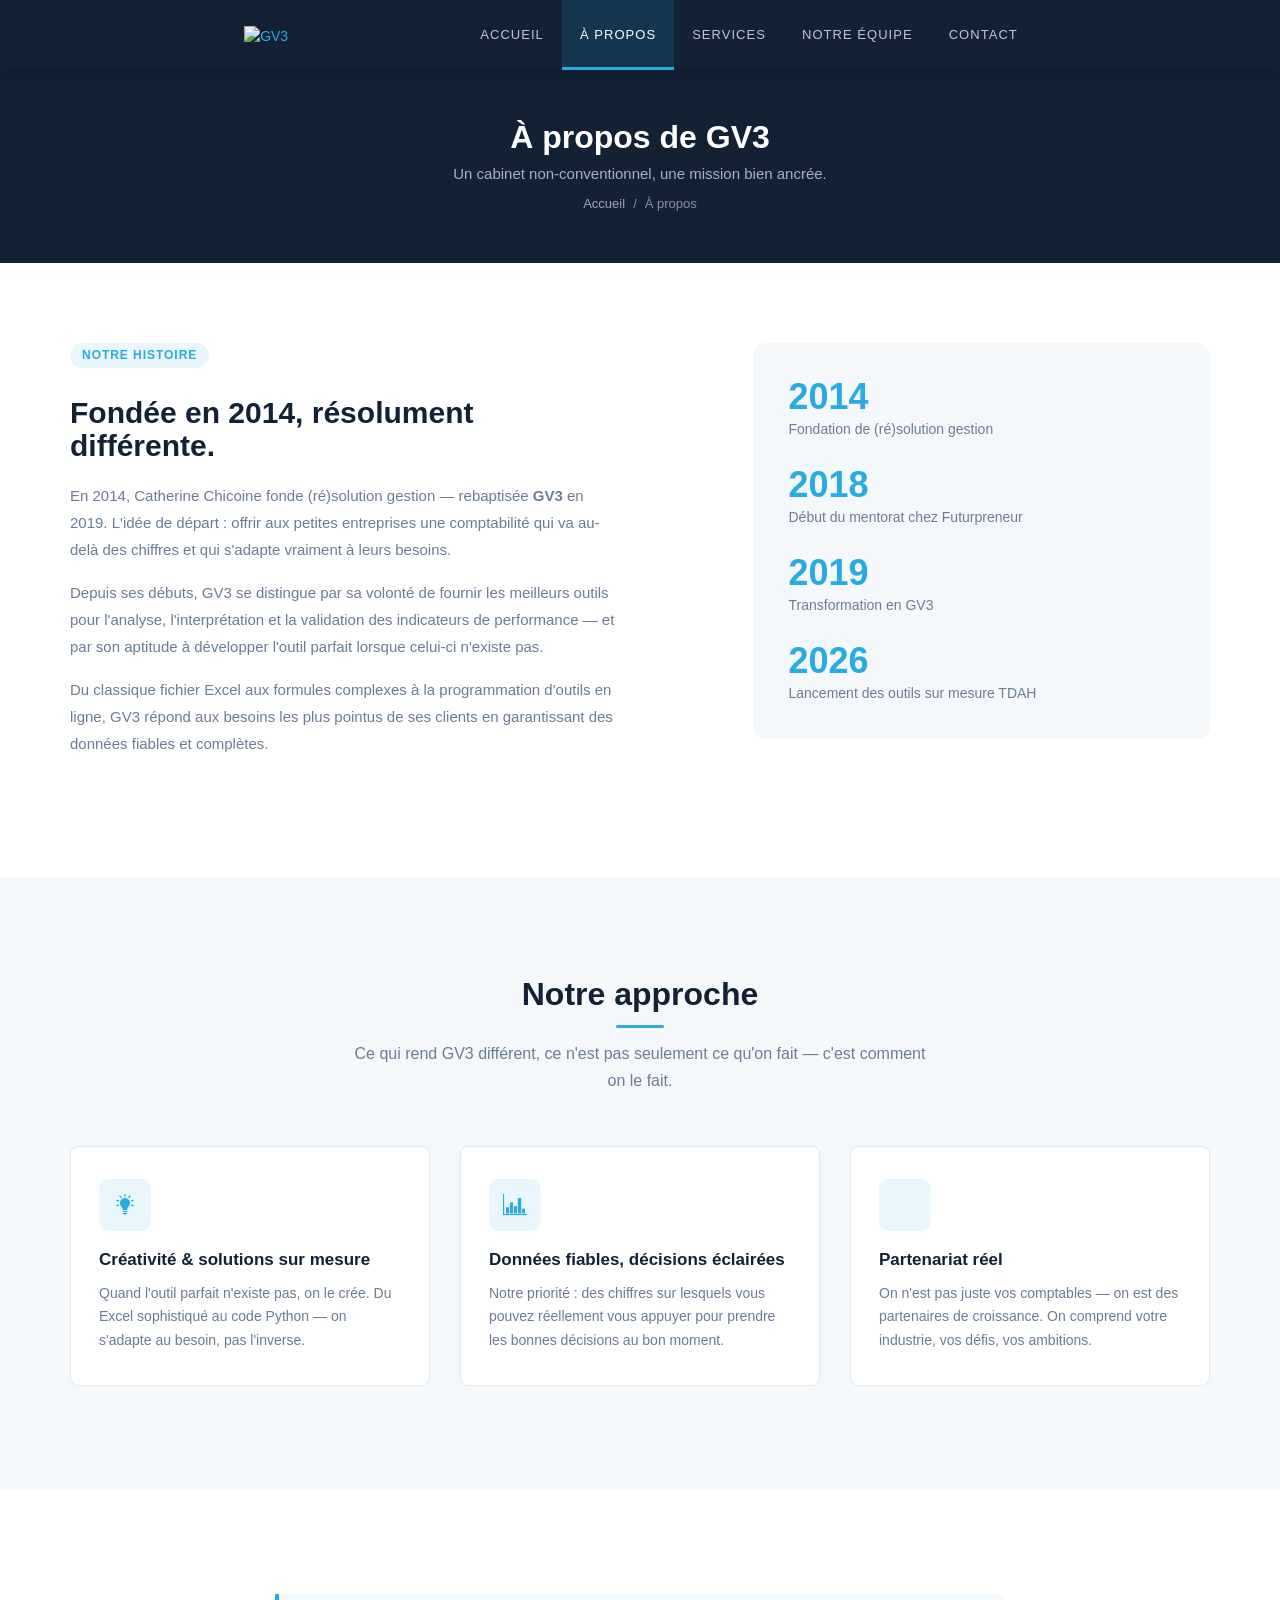
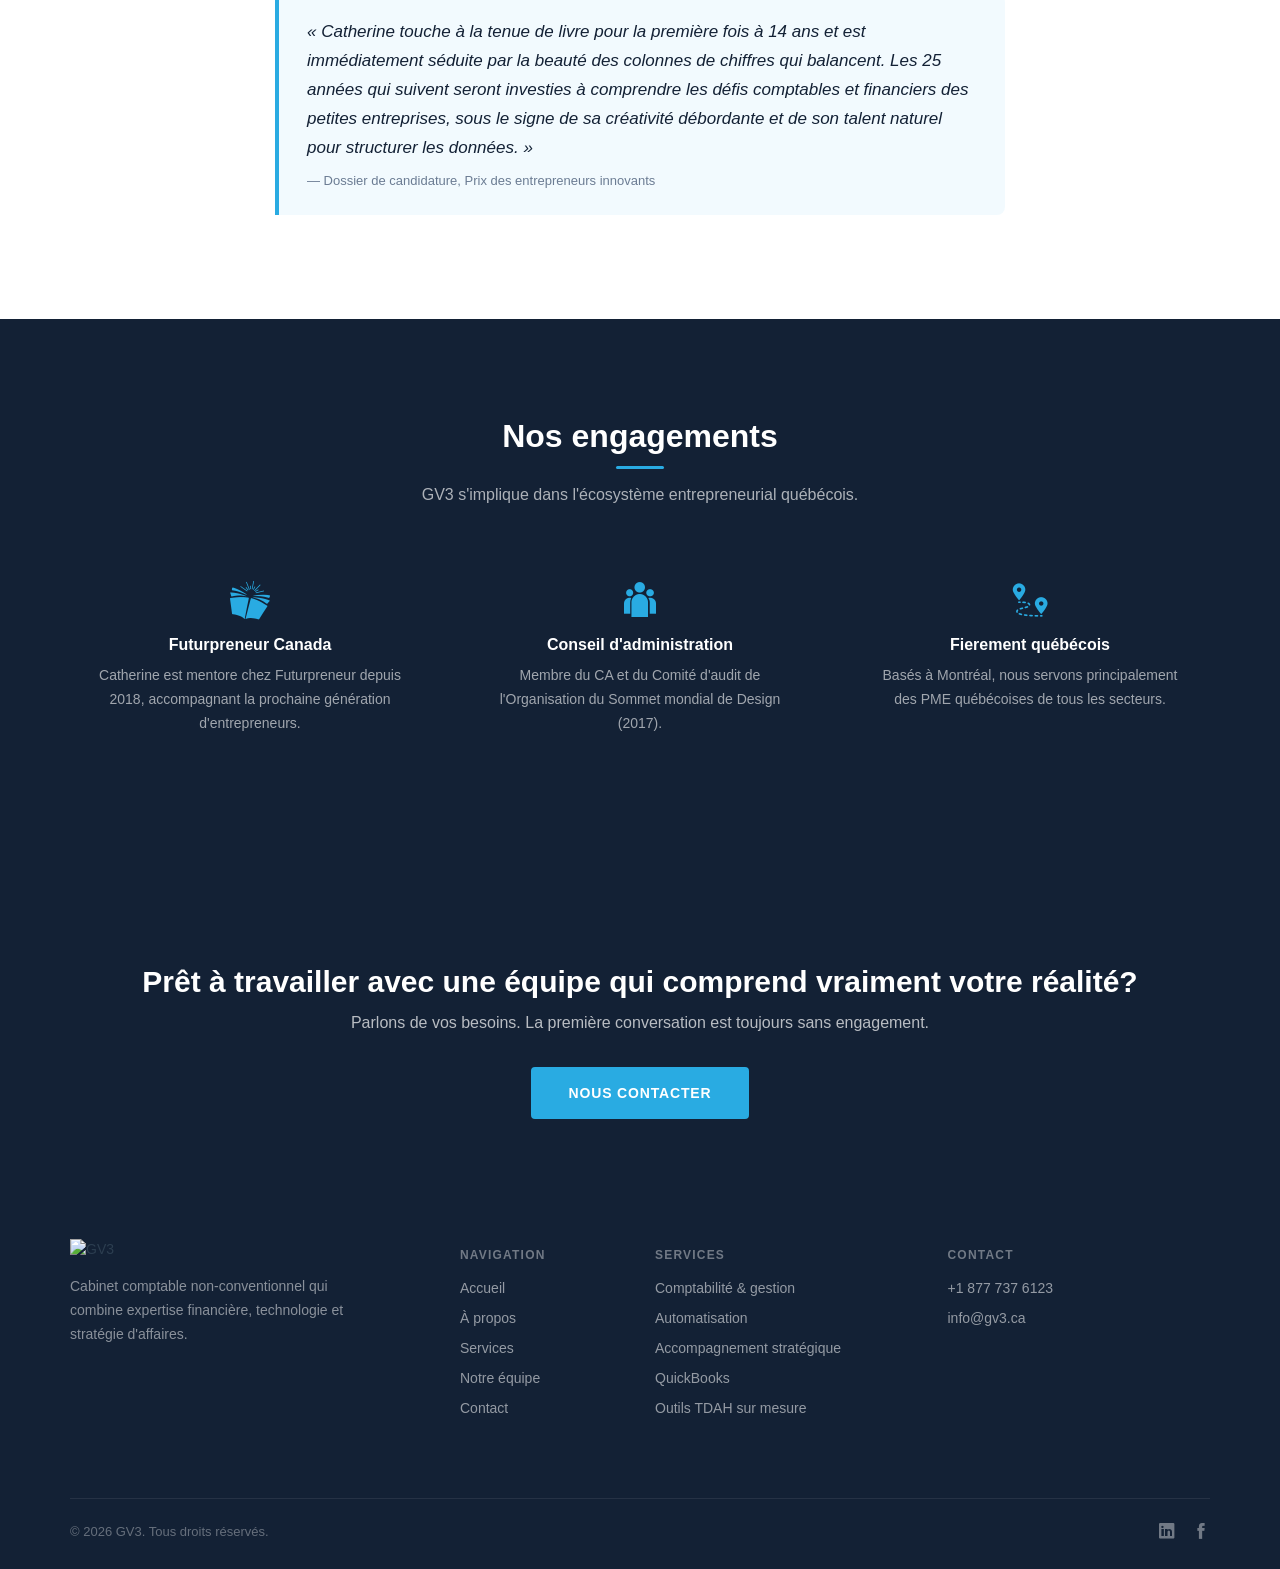
==== commit f4ed28e2: "Fix: vrai logo GV3 blanc, bespoke→sur mesure, 2026, contact simplifie (mailto) Co-authored-by: Curso" ====
--- a/about.html
+++ b/about.html
@@ -1,4 +1,4 @@
-<!doctype html>
+﻿<!doctype html>
 <html lang="fr">
 <head>
   <meta charset="utf-8">
@@ -15,7 +15,7 @@
 <!-- Navigation -->
 <nav class="gv3-nav">
   <div class="container">
-    <a href="index.html" class="gv3-nav-logo"><img src="images/logo/2.png" alt="GV3"></a>
+    <a href="index.html" class="gv3-nav-logo"><img src="images/logo/gv3-white.png" alt="GV3" style="height:38px;"></a>
     <button class="gv3-nav-toggle" onclick="this.nextElementSibling.classList.toggle('open')">
       <span></span><span></span><span></span>
     </button>
@@ -73,8 +73,8 @@
             <div style="font-size:14px;color:#6B7C93;margin-top:4px;">Transformation en GV3</div>
           </div>
           <div>
-            <div style="font-size:36px;font-weight:700;color:#29ABE2;line-height:1;">2024</div>
-            <div style="font-size:14px;color:#6B7C93;margin-top:4px;">Lancement des outils bespoke TDAH</div>
+            <div style="font-size:36px;font-weight:700;color:#29ABE2;line-height:1;">2026</div>
+            <div style="font-size:14px;color:#6B7C93;margin-top:4px;">Lancement des outils sur mesure TDAH</div>
           </div>
         </div>
       </div>
@@ -174,7 +174,7 @@
   <div class="container">
     <div class="row">
       <div class="col-md-4 col-sm-6 col-xs-12" style="margin-bottom:30px;">
-        <div class="gv3-footer-logo"><img src="images/logo/2.png" alt="GV3"></div>
+        <div class="gv3-footer-logo"><img src="images/logo/gv3-white.png" alt="GV3" style="height:38px;"></div>
         <p>Cabinet comptable non-conventionnel qui combine expertise financière, technologie et stratégie d'affaires.</p>
       </div>
       <div class="col-md-2 col-sm-6 col-xs-12" style="margin-bottom:30px;">
@@ -183,7 +183,7 @@
       </div>
       <div class="col-md-3 col-sm-6 col-xs-12" style="margin-bottom:30px;">
         <h5>Services</h5>
-        <ul><li><a href="service.html#comptabilite">Comptabilité & gestion</a></li><li><a href="service.html#automatisation">Automatisation</a></li><li><a href="service.html#strategique">Accompagnement stratégique</a></li><li><a href="service.html#quickbooks">QuickBooks</a></li><li><a href="service.html#tdah-bespoke">Outils TDAH bespoke</a></li></ul>
+        <ul><li><a href="service.html#comptabilite">Comptabilité & gestion</a></li><li><a href="service.html#automatisation">Automatisation</a></li><li><a href="service.html#strategique">Accompagnement stratégique</a></li><li><a href="service.html#quickbooks">QuickBooks</a></li><li><a href="service.html#tdah-sur mesure">Outils TDAH sur mesure</a></li></ul>
       </div>
       <div class="col-md-3 col-sm-6 col-xs-12" style="margin-bottom:30px;">
         <h5>Contact</h5>
@@ -191,7 +191,7 @@
       </div>
     </div>
     <div class="gv3-footer-bottom">
-      <p>&copy; 2025 GV3. Tous droits réservés.</p>
+      <p>&copy; 2026 GV3. Tous droits réservés.</p>
       <div class="gv3-social"><a href="#"><i class="icofont icofont-social-linkedin"></i></a><a href="#"><i class="icofont icofont-social-facebook"></i></a></div>
     </div>
   </div>
@@ -201,3 +201,4 @@
 <script src="js/bootstrap.min.js"></script>
 </body>
 </html>
+
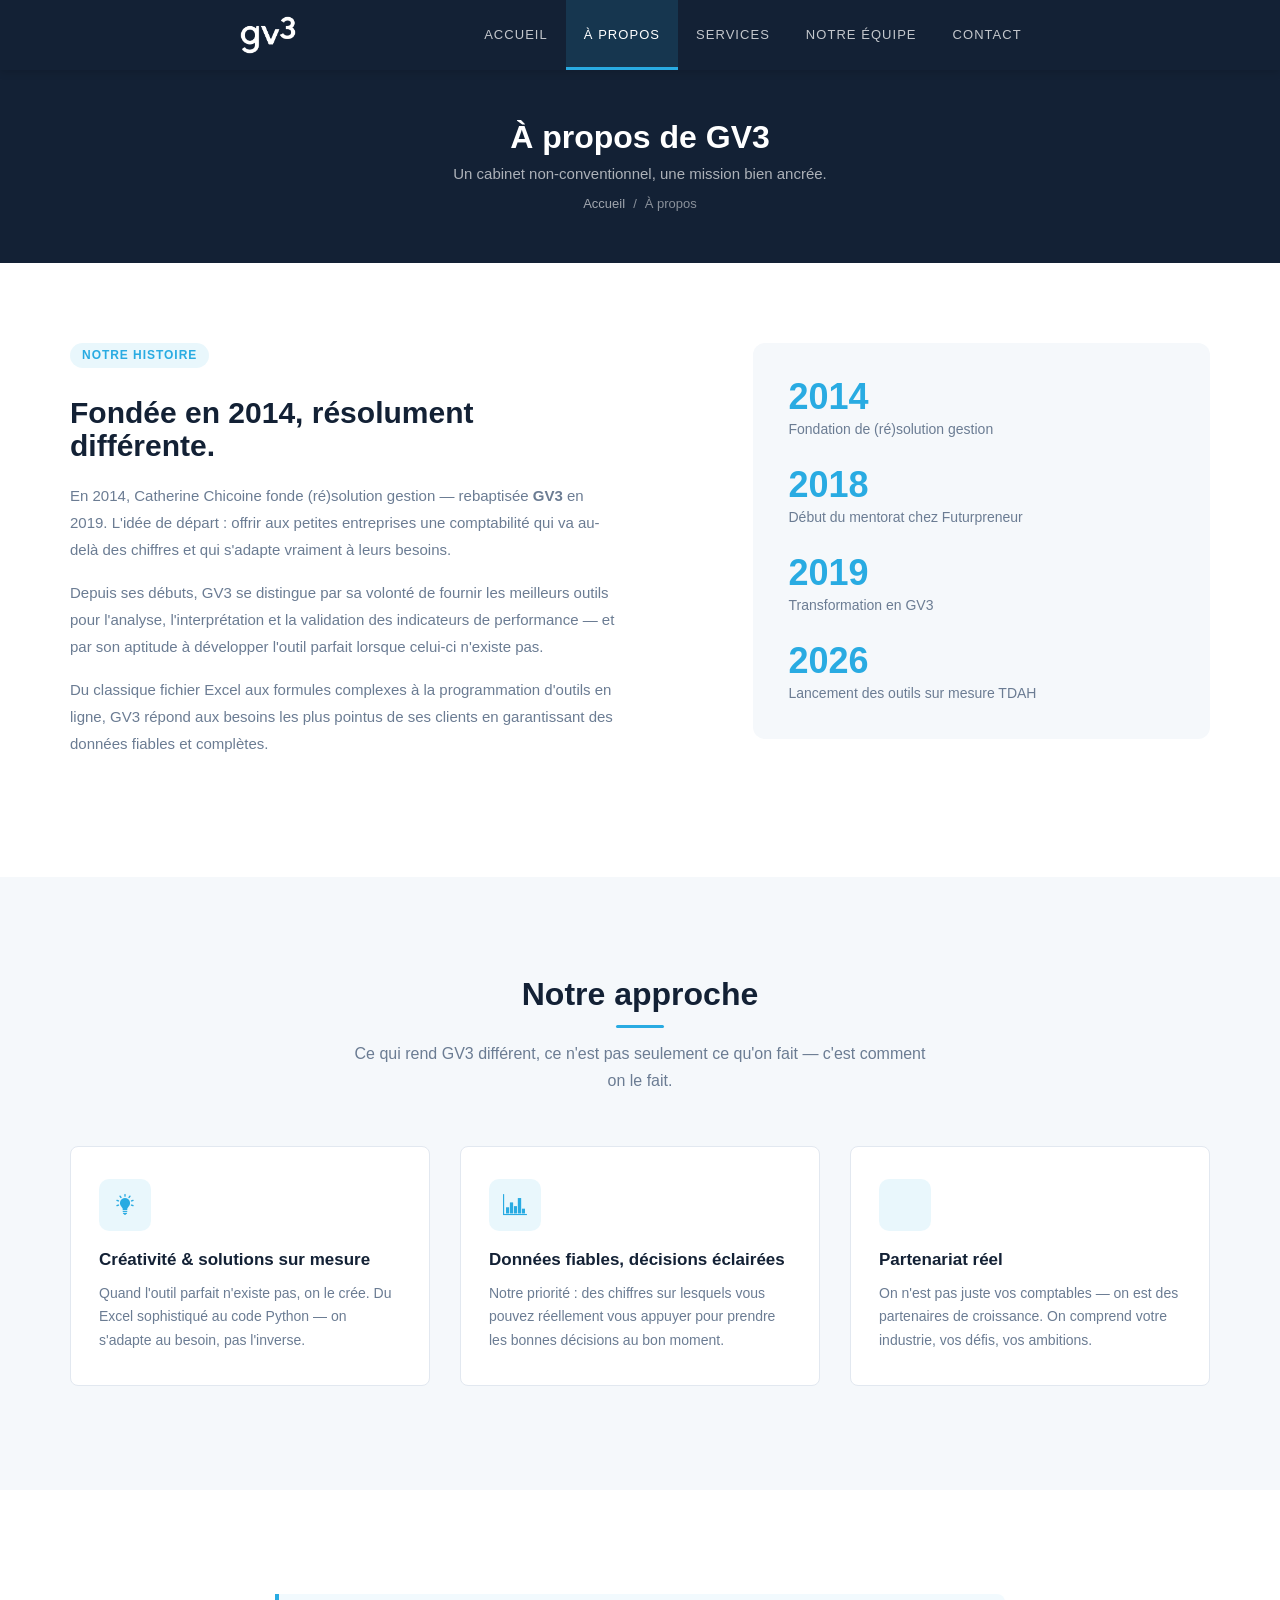
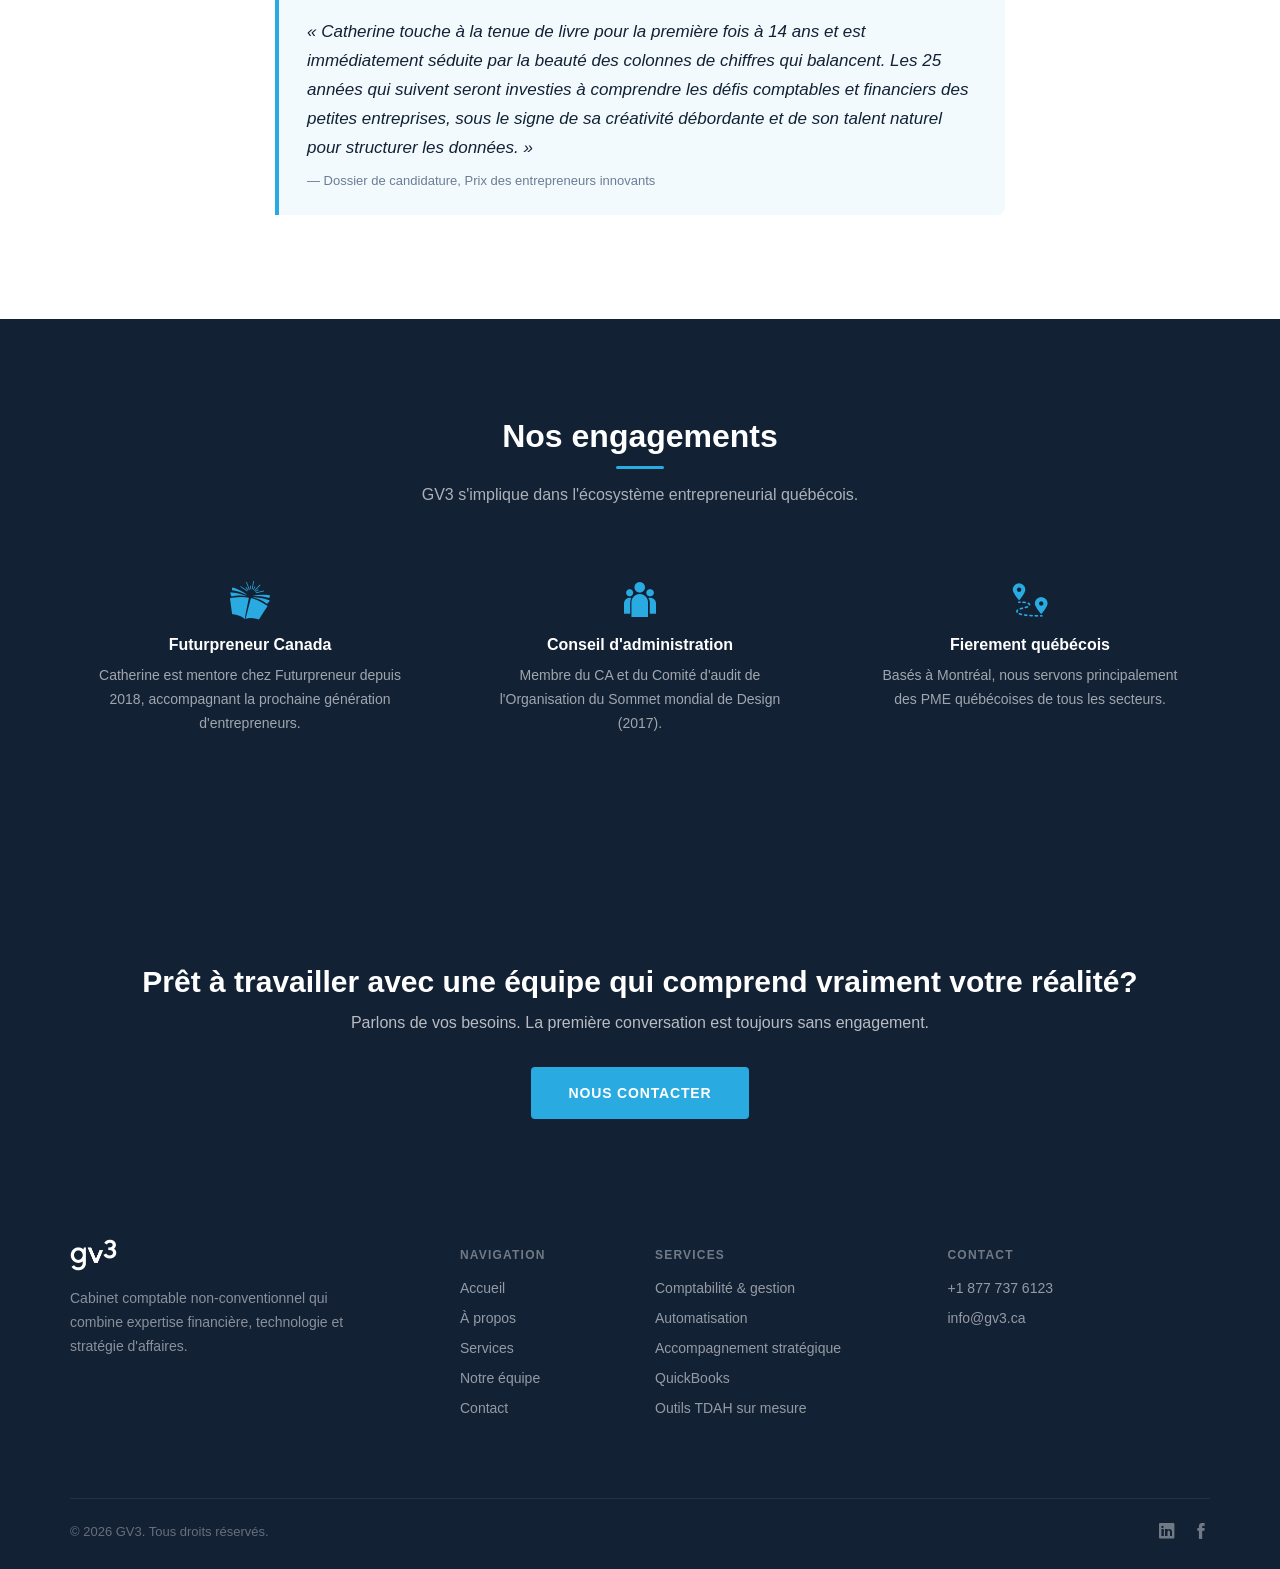
==== commit cab3827c: "Fix: logo blanc (filtre CSS sur logo couleur), retirer photo equipe brisee Co-authored-by: Cursor <c" ====
--- a/about.html
+++ b/about.html
@@ -15,7 +15,7 @@
 <!-- Navigation -->
 <nav class="gv3-nav">
   <div class="container">
-    <a href="index.html" class="gv3-nav-logo"><img src="images/logo/gv3-white.png" alt="GV3" style="height:38px;"></a>
+    <a href="index.html" class="gv3-nav-logo"><img src="images/logo/gv3-color.png" alt="GV3" style="height:38px;filter:brightness(0) invert(1);"></a>
     <button class="gv3-nav-toggle" onclick="this.nextElementSibling.classList.toggle('open')">
       <span></span><span></span><span></span>
     </button>
@@ -174,7 +174,7 @@
   <div class="container">
     <div class="row">
       <div class="col-md-4 col-sm-6 col-xs-12" style="margin-bottom:30px;">
-        <div class="gv3-footer-logo"><img src="images/logo/gv3-white.png" alt="GV3" style="height:38px;"></div>
+        <div class="gv3-footer-logo"><img src="images/logo/gv3-color.png" alt="GV3" style="height:32px;filter:brightness(0) invert(1);margin-bottom:16px;"></div>
         <p>Cabinet comptable non-conventionnel qui combine expertise financière, technologie et stratégie d'affaires.</p>
       </div>
       <div class="col-md-2 col-sm-6 col-xs-12" style="margin-bottom:30px;">
@@ -202,3 +202,4 @@
 </body>
 </html>
 
+
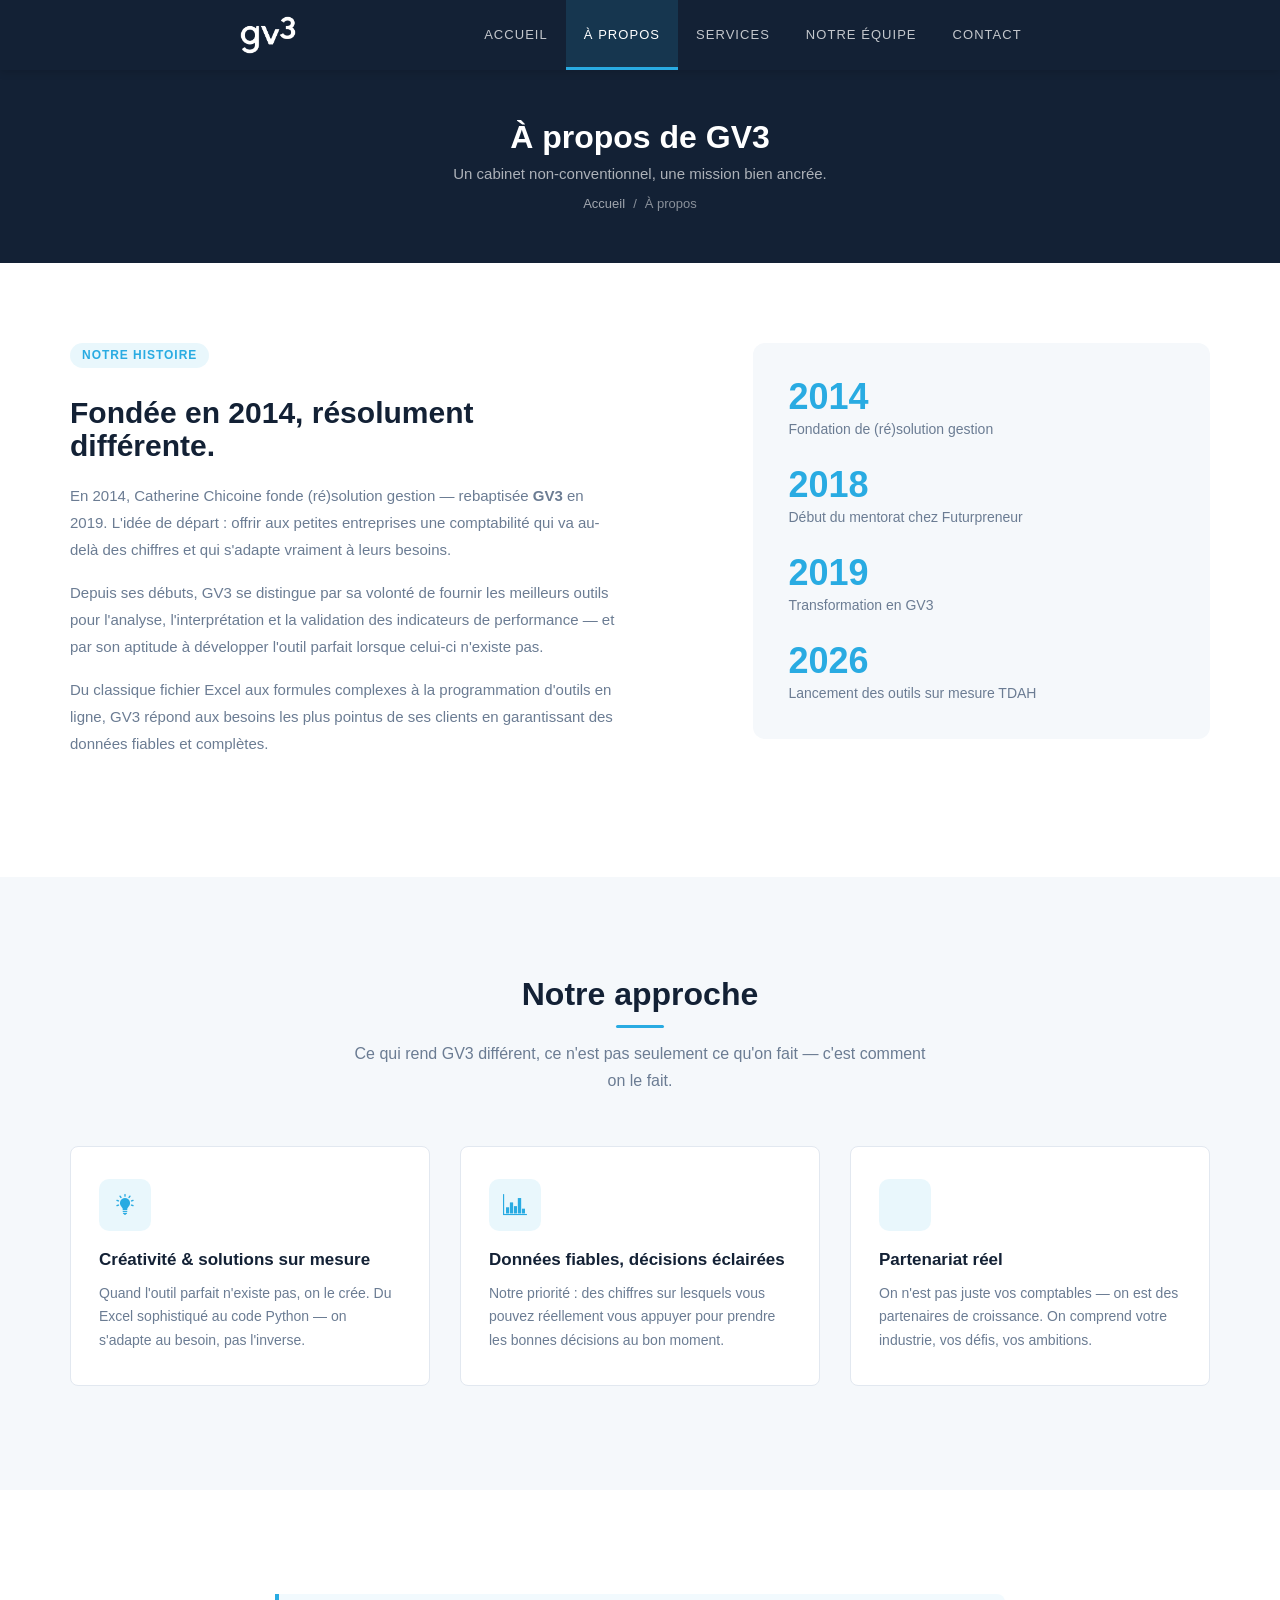
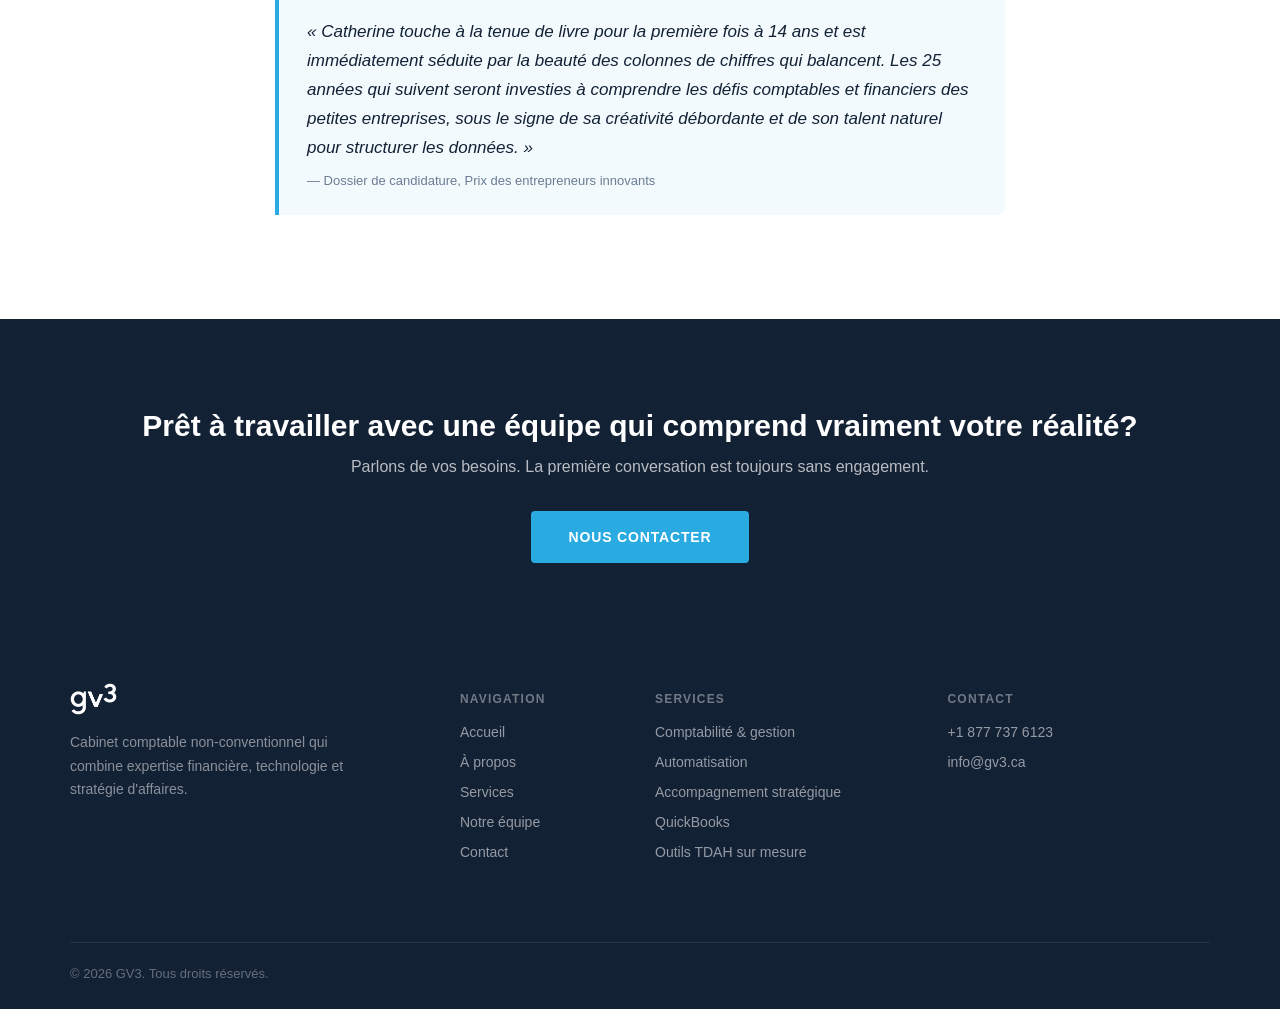
==== commit 89309120: "Fix: logo accueil, QB=equipe, titres=Associees, retirer engagements+social Co-authored-by: Cursor <c" ====
--- a/about.html
+++ b/about.html
@@ -127,39 +127,6 @@
   </div>
 </section>
 
-<!-- Engagements -->
-<section class="gv3-section gv3-section-navy">
-  <div class="container">
-    <div class="gv3-section-header">
-      <h2>Nos engagements</h2>
-      <p>GV3 s'implique dans l'écosystème entrepreneurial québécois.</p>
-    </div>
-    <div class="row text-center">
-      <div class="col-md-4 col-sm-6 col-xs-12" style="margin-bottom:30px;">
-        <div style="padding:20px;">
-          <i class="icofont icofont-education" style="font-size:40px;color:#29ABE2;margin-bottom:16px;display:block;"></i>
-          <h4 style="color:#fff;font-size:16px;font-weight:600;margin-bottom:10px;">Futurpreneur Canada</h4>
-          <p style="color:rgba(255,255,255,0.6);font-size:14px;line-height:1.7;">Catherine est mentore chez Futurpreneur depuis 2018, accompagnant la prochaine génération d'entrepreneurs.</p>
-        </div>
-      </div>
-      <div class="col-md-4 col-sm-6 col-xs-12" style="margin-bottom:30px;">
-        <div style="padding:20px;">
-          <i class="icofont icofont-group" style="font-size:40px;color:#29ABE2;margin-bottom:16px;display:block;"></i>
-          <h4 style="color:#fff;font-size:16px;font-weight:600;margin-bottom:10px;">Conseil d'administration</h4>
-          <p style="color:rgba(255,255,255,0.6);font-size:14px;line-height:1.7;">Membre du CA et du Comité d'audit de l'Organisation du Sommet mondial de Design (2017).</p>
-        </div>
-      </div>
-      <div class="col-md-4 col-sm-6 col-xs-12" style="margin-bottom:30px;">
-        <div style="padding:20px;">
-          <i class="icofont icofont-map-pins" style="font-size:40px;color:#29ABE2;margin-bottom:16px;display:block;"></i>
-          <h4 style="color:#fff;font-size:16px;font-weight:600;margin-bottom:10px;">Fierement québécois</h4>
-          <p style="color:rgba(255,255,255,0.6);font-size:14px;line-height:1.7;">Basés à Montréal, nous servons principalement des PME québécoises de tous les secteurs.</p>
-        </div>
-      </div>
-    </div>
-  </div>
-</section>
-
 <!-- CTA -->
 <div class="gv3-cta">
   <div class="container">
@@ -183,7 +150,7 @@
       </div>
       <div class="col-md-3 col-sm-6 col-xs-12" style="margin-bottom:30px;">
         <h5>Services</h5>
-        <ul><li><a href="service.html#comptabilite">Comptabilité & gestion</a></li><li><a href="service.html#automatisation">Automatisation</a></li><li><a href="service.html#strategique">Accompagnement stratégique</a></li><li><a href="service.html#quickbooks">QuickBooks</a></li><li><a href="service.html#tdah-sur mesure">Outils TDAH sur mesure</a></li></ul>
+        <ul><li><a href="service.html#comptabilite">Comptabilité & gestion</a></li><li><a href="service.html#automatisation">Automatisation</a></li><li><a href="service.html#strategique">Accompagnement stratégique</a></li><li><a href="service.html#quickbooks">QuickBooks</a></li><li><a href="service.html#tdah">Outils TDAH sur mesure</a></li></ul>
       </div>
       <div class="col-md-3 col-sm-6 col-xs-12" style="margin-bottom:30px;">
         <h5>Contact</h5>
@@ -192,7 +159,7 @@
     </div>
     <div class="gv3-footer-bottom">
       <p>&copy; 2026 GV3. Tous droits réservés.</p>
-      <div class="gv3-social"><a href="#"><i class="icofont icofont-social-linkedin"></i></a><a href="#"><i class="icofont icofont-social-facebook"></i></a></div>
+      
     </div>
   </div>
 </footer>
@@ -203,3 +170,4 @@
 </html>
 
 
+
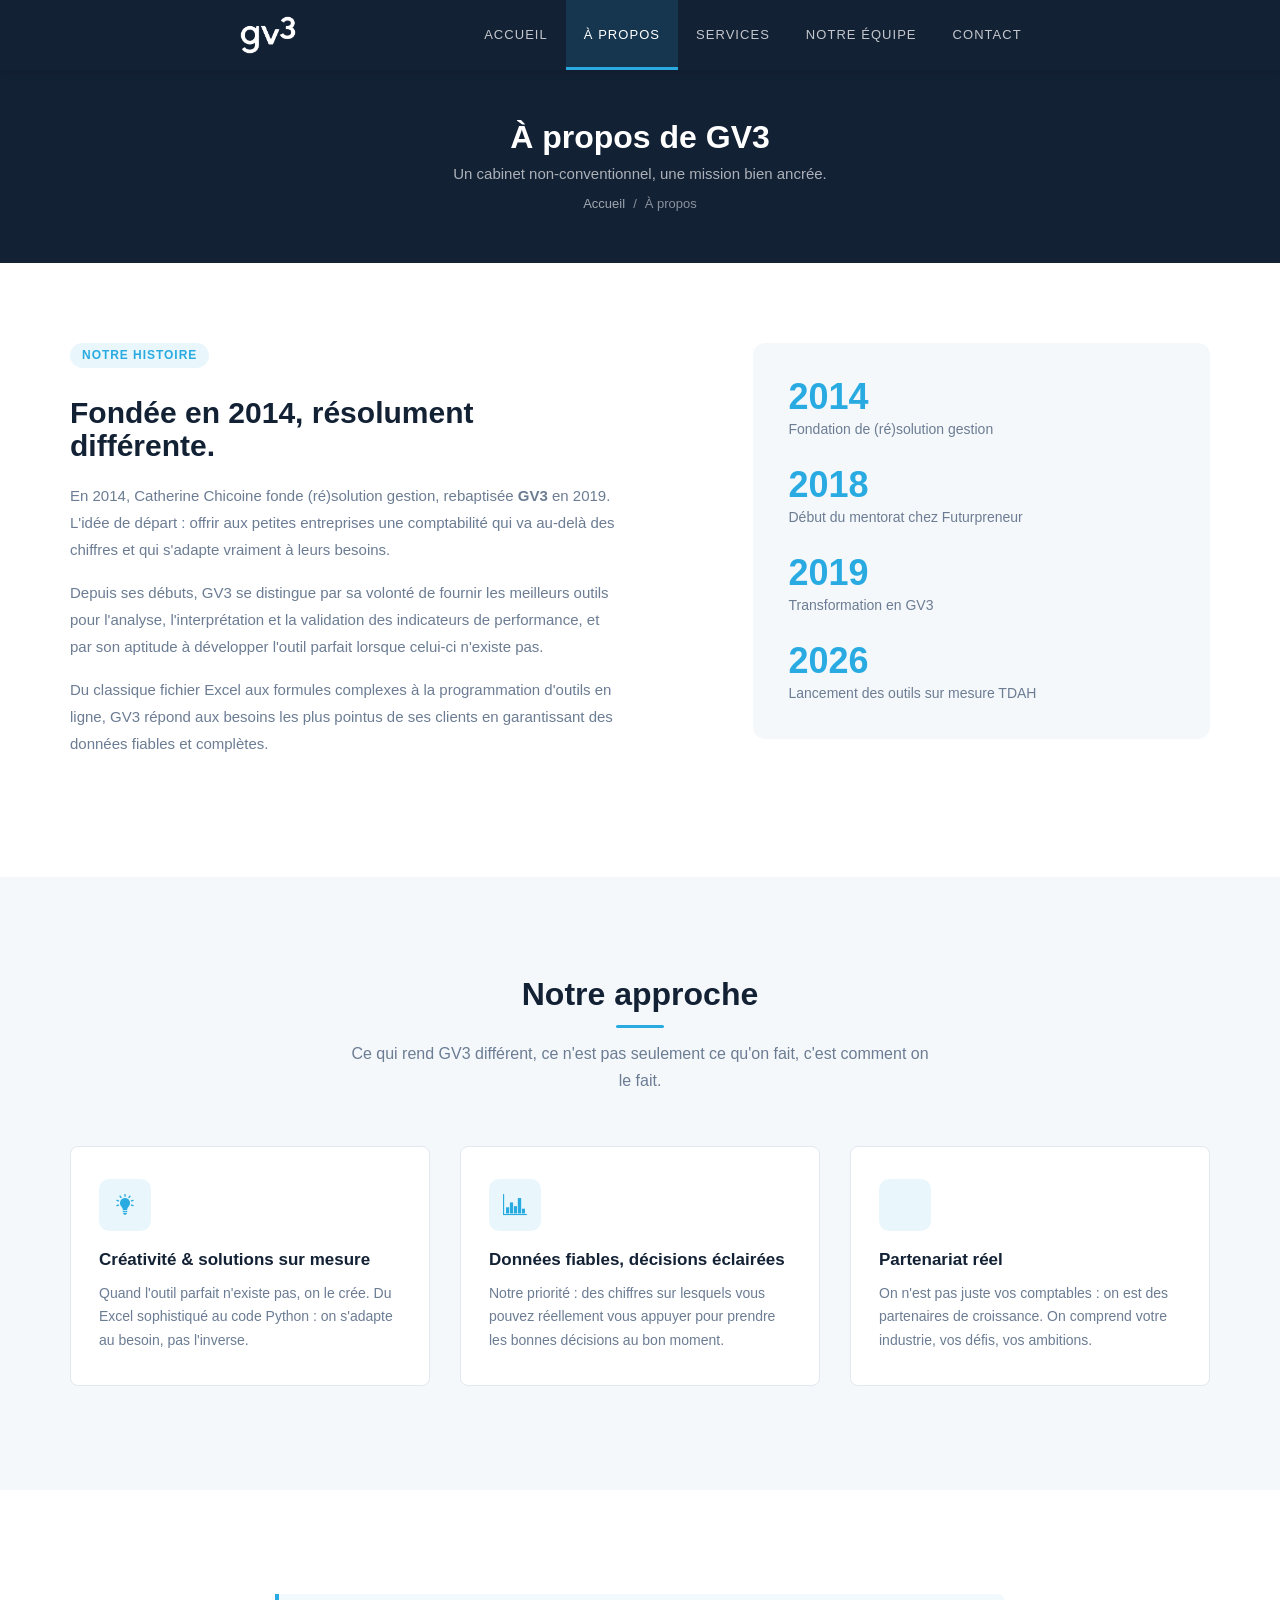
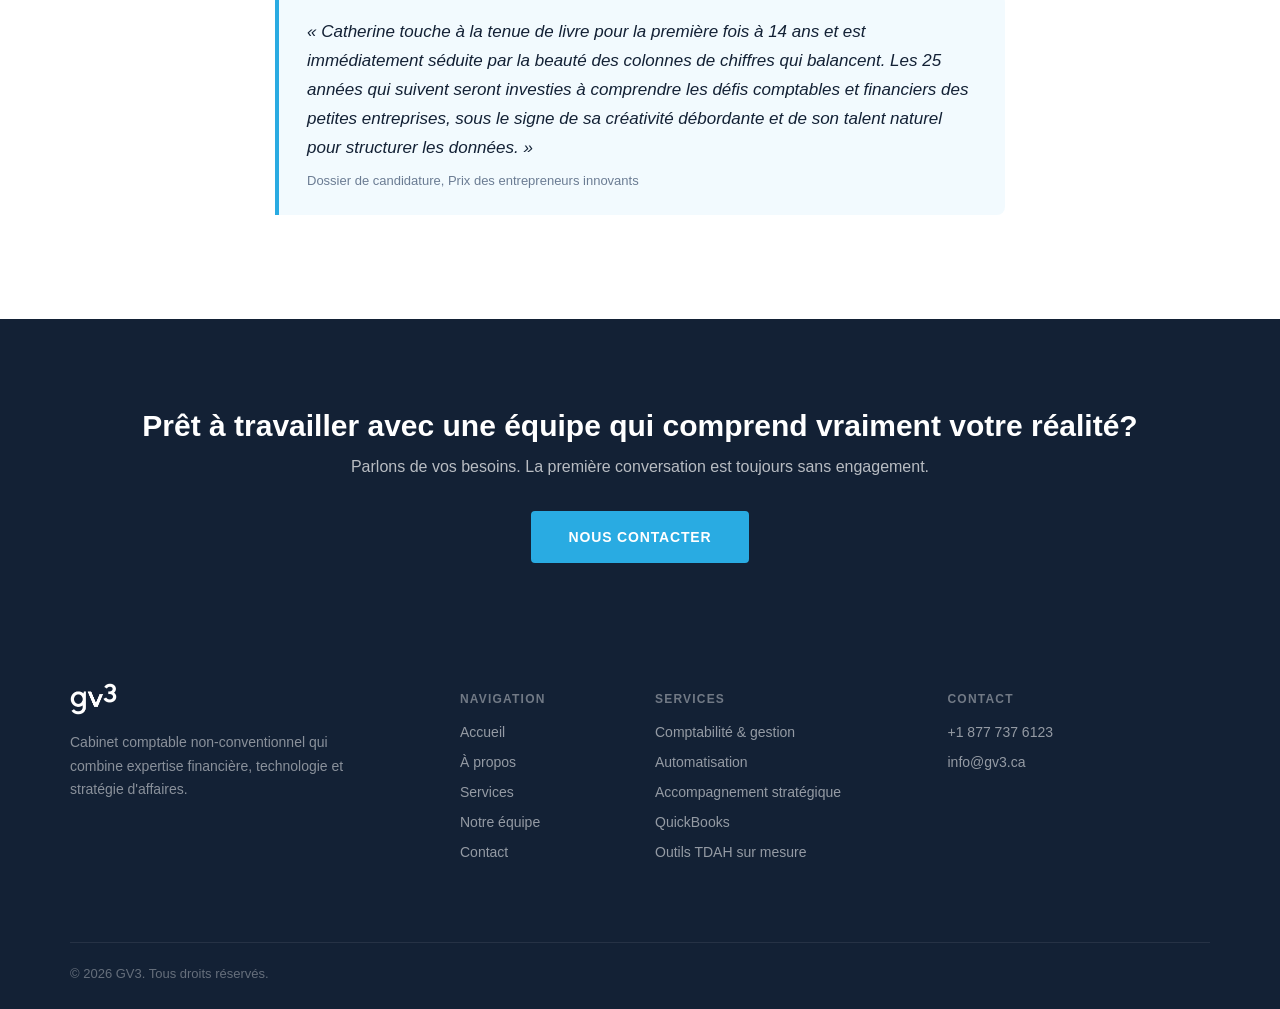
==== commit dc83bb78: "Fix: supprimer em dashes, accompagnement strategique en question Co-authored-by: Cursor <cursoragent" ====
--- a/about.html
+++ b/about.html
@@ -3,7 +3,7 @@
 <head>
   <meta charset="utf-8">
   <meta name="viewport" content="width=device-width, initial-scale=1">
-  <title>À propos — GV3</title>
+  <title>À propos | GV3</title>
   <meta name="description" content="GV3, fondée en 2014 par Catherine Chicoine, est un cabinet comptable non-conventionnel qui mise sur la technologie et la créativité.">
   <link rel="shortcut icon" href="images/logo/favicon.ico">
   <link rel="stylesheet" href="css/bootstrap.min.css">
@@ -48,11 +48,11 @@
         <div class="gv3-badge">Notre histoire</div>
         <h2 style="font-size:30px;font-weight:700;color:#132135;margin:12px 0 20px;">Fondée en 2014, résolument différente.</h2>
         <p style="font-size:15px;color:#6B7C93;line-height:1.8;margin-bottom:16px;">
-          En 2014, Catherine Chicoine fonde (ré)solution gestion — rebaptisée <strong>GV3</strong> en 2019. 
+          En 2014, Catherine Chicoine fonde (ré)solution gestion, rebaptisée <strong>GV3</strong> en 2019. 
           L'idée de départ : offrir aux petites entreprises une comptabilité qui va au-delà des chiffres et qui s'adapte vraiment à leurs besoins.
         </p>
         <p style="font-size:15px;color:#6B7C93;line-height:1.8;margin-bottom:16px;">
-          Depuis ses débuts, GV3 se distingue par sa volonté de fournir les meilleurs outils pour l'analyse, l'interprétation et la validation des indicateurs de performance — et par son aptitude à développer l'outil parfait lorsque celui-ci n'existe pas.
+          Depuis ses débuts, GV3 se distingue par sa volonté de fournir les meilleurs outils pour l'analyse, l'interprétation et la validation des indicateurs de performance, et par son aptitude à développer l'outil parfait lorsque celui-ci n'existe pas.
         </p>
         <p style="font-size:15px;color:#6B7C93;line-height:1.8;">
           Du classique fichier Excel aux formules complexes à la programmation d'outils en ligne, GV3 répond aux besoins les plus pointus de ses clients en garantissant des données fiables et complètes.
@@ -87,14 +87,14 @@
   <div class="container">
     <div class="gv3-section-header">
       <h2>Notre approche</h2>
-      <p>Ce qui rend GV3 différent, ce n'est pas seulement ce qu'on fait — c'est comment on le fait.</p>
+      <p>Ce qui rend GV3 différent, ce n'est pas seulement ce qu'on fait, c'est comment on le fait.</p>
     </div>
     <div class="row">
       <div class="col-md-4 col-sm-6 col-xs-12" style="margin-bottom:24px;">
         <div class="gv3-card">
           <div class="gv3-card-icon"><i class="icofont icofont-light-bulb"></i></div>
           <h3>Créativité & solutions sur mesure</h3>
-          <p>Quand l'outil parfait n'existe pas, on le crée. Du Excel sophistiqué au code Python — on s'adapte au besoin, pas l'inverse.</p>
+          <p>Quand l'outil parfait n'existe pas, on le crée. Du Excel sophistiqué au code Python : on s'adapte au besoin, pas l'inverse.</p>
         </div>
       </div>
       <div class="col-md-4 col-sm-6 col-xs-12" style="margin-bottom:24px;">
@@ -108,7 +108,7 @@
         <div class="gv3-card">
           <div class="gv3-card-icon"><i class="icofont icofont-handshake"></i></div>
           <h3>Partenariat réel</h3>
-          <p>On n'est pas juste vos comptables — on est des partenaires de croissance. On comprend votre industrie, vos défis, vos ambitions.</p>
+          <p>On n'est pas juste vos comptables : on est des partenaires de croissance. On comprend votre industrie, vos défis, vos ambitions.</p>
         </div>
       </div>
     </div>
@@ -121,7 +121,7 @@
     <div class="col-md-8 col-md-offset-2">
       <div class="gv3-quote">
         <p>«&nbsp;Catherine touche à la tenue de livre pour la première fois à 14 ans et est immédiatement séduite par la beauté des colonnes de chiffres qui balancent. Les 25 années qui suivent seront investies à comprendre les défis comptables et financiers des petites entreprises, sous le signe de sa créativité débordante et de son talent naturel pour structurer les données.&nbsp;»</p>
-        <footer>— Dossier de candidature, Prix des entrepreneurs innovants</footer>
+        <footer>Dossier de candidature, Prix des entrepreneurs innovants</footer>
       </div>
     </div>
   </div>
@@ -171,3 +171,4 @@
 
 
 
+
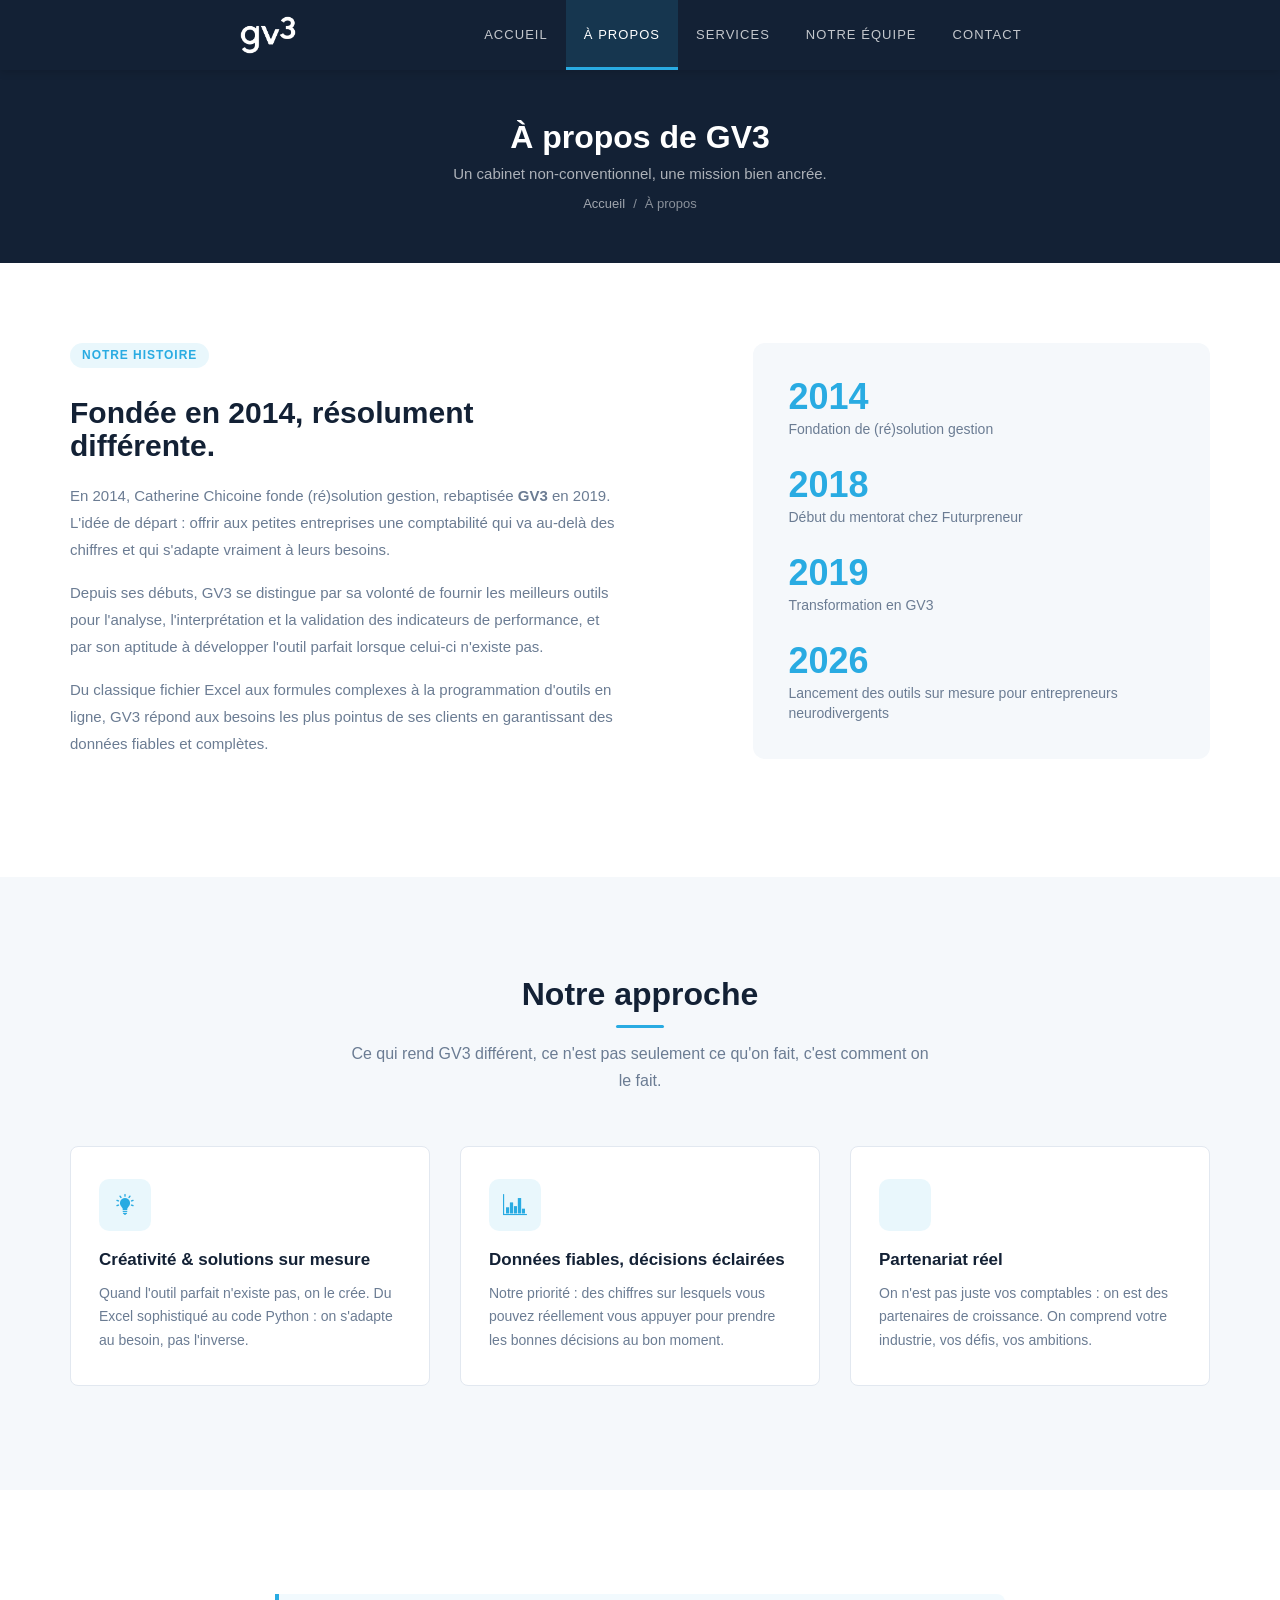
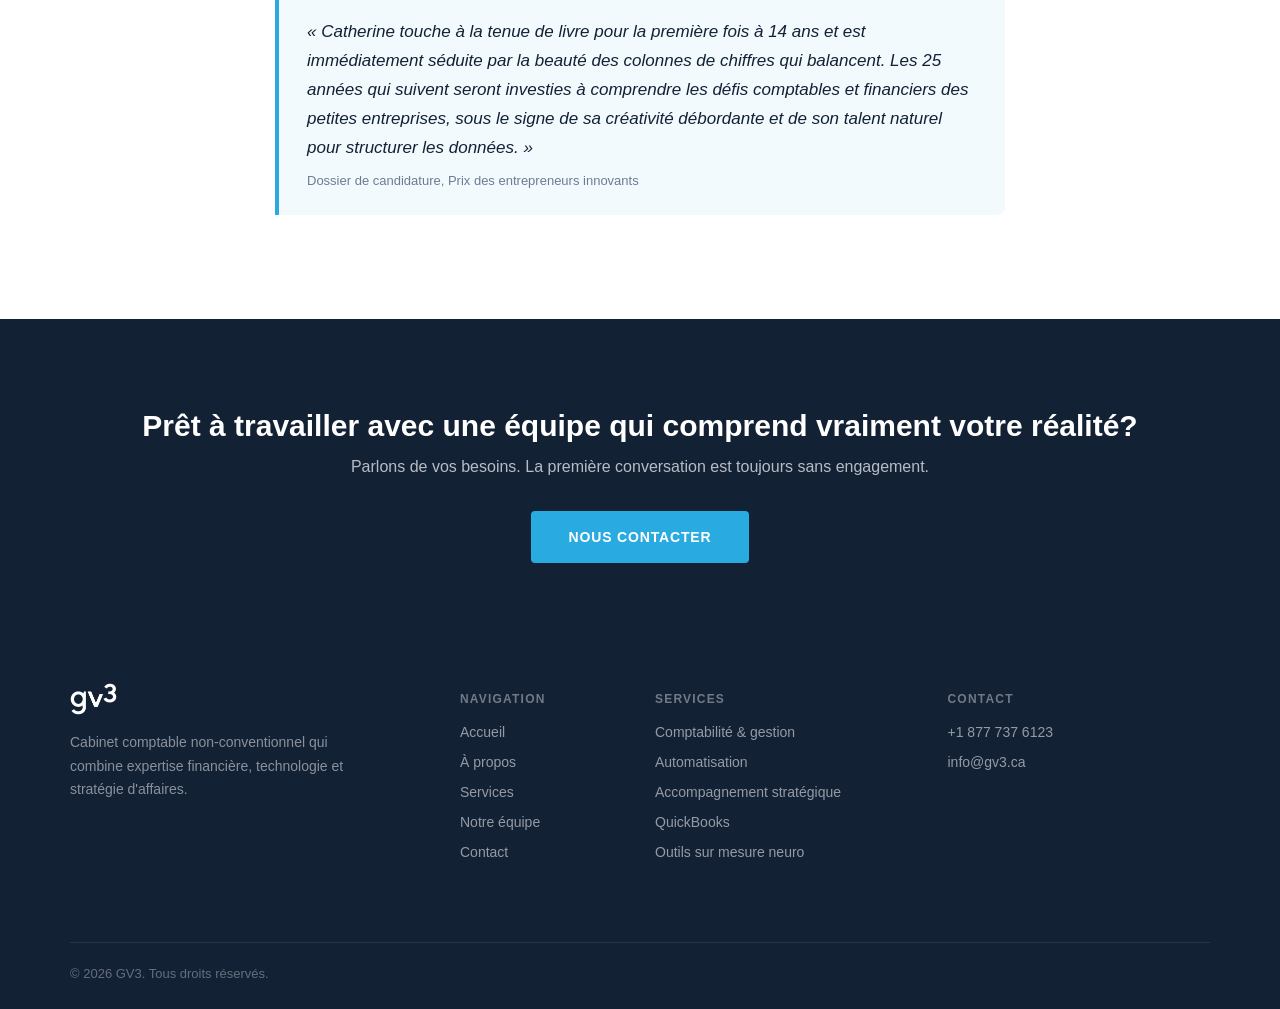
==== commit 586fc97d: "TDAH -> neurodivergent(s) sur tout le site Co-authored-by: Cursor <cursoragent@cursor.com>" ====
--- a/about.html
+++ b/about.html
@@ -74,7 +74,7 @@
           </div>
           <div>
             <div style="font-size:36px;font-weight:700;color:#29ABE2;line-height:1;">2026</div>
-            <div style="font-size:14px;color:#6B7C93;margin-top:4px;">Lancement des outils sur mesure TDAH</div>
+            <div style="font-size:14px;color:#6B7C93;margin-top:4px;">Lancement des outils sur mesure pour entrepreneurs neurodivergents</div>
           </div>
         </div>
       </div>
@@ -150,7 +150,7 @@
       </div>
       <div class="col-md-3 col-sm-6 col-xs-12" style="margin-bottom:30px;">
         <h5>Services</h5>
-        <ul><li><a href="service.html#comptabilite">Comptabilité & gestion</a></li><li><a href="service.html#automatisation">Automatisation</a></li><li><a href="service.html#strategique">Accompagnement stratégique</a></li><li><a href="service.html#quickbooks">QuickBooks</a></li><li><a href="service.html#tdah">Outils TDAH sur mesure</a></li></ul>
+        <ul><li><a href="service.html#comptabilite">Comptabilité & gestion</a></li><li><a href="service.html#automatisation">Automatisation</a></li><li><a href="service.html#strategique">Accompagnement stratégique</a></li><li><a href="service.html#quickbooks">QuickBooks</a></li><li><a href="service.html#tdah">Outils sur mesure neuro</a></li></ul>
       </div>
       <div class="col-md-3 col-sm-6 col-xs-12" style="margin-bottom:30px;">
         <h5>Contact</h5>
